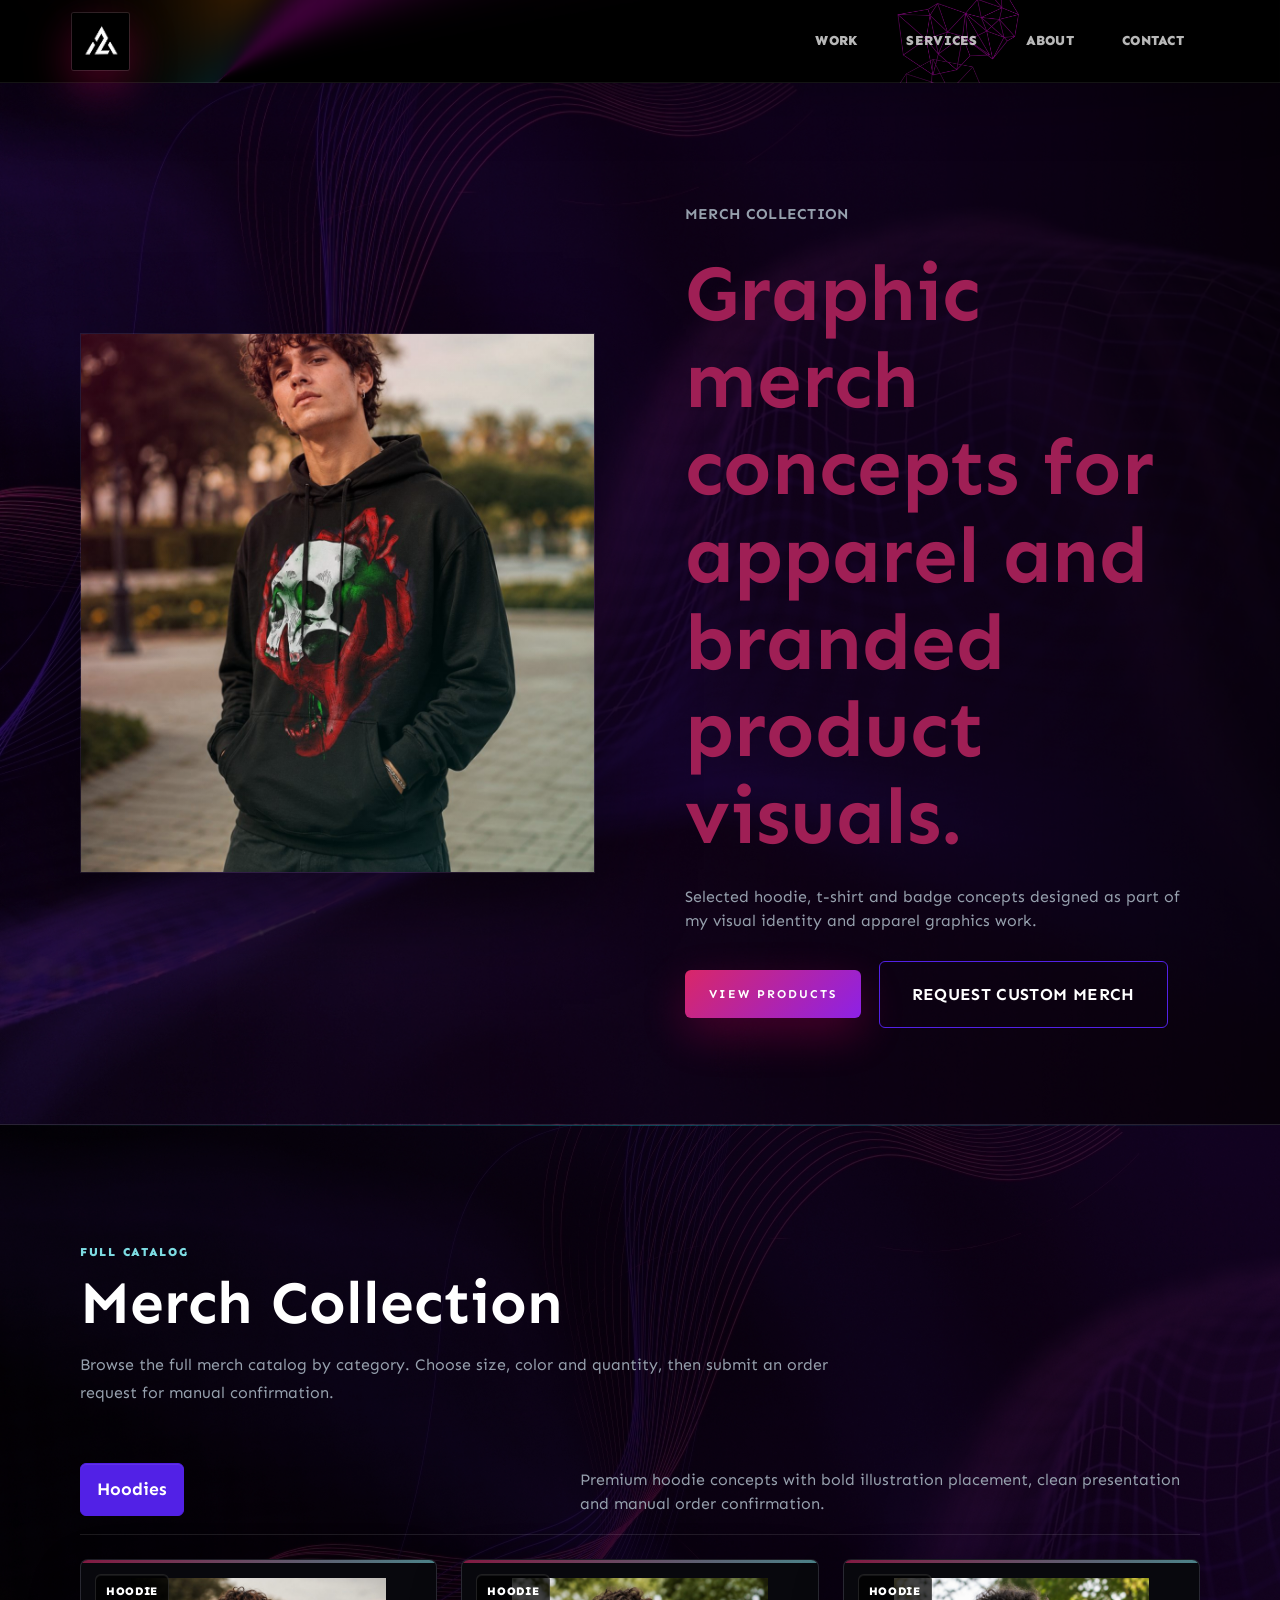
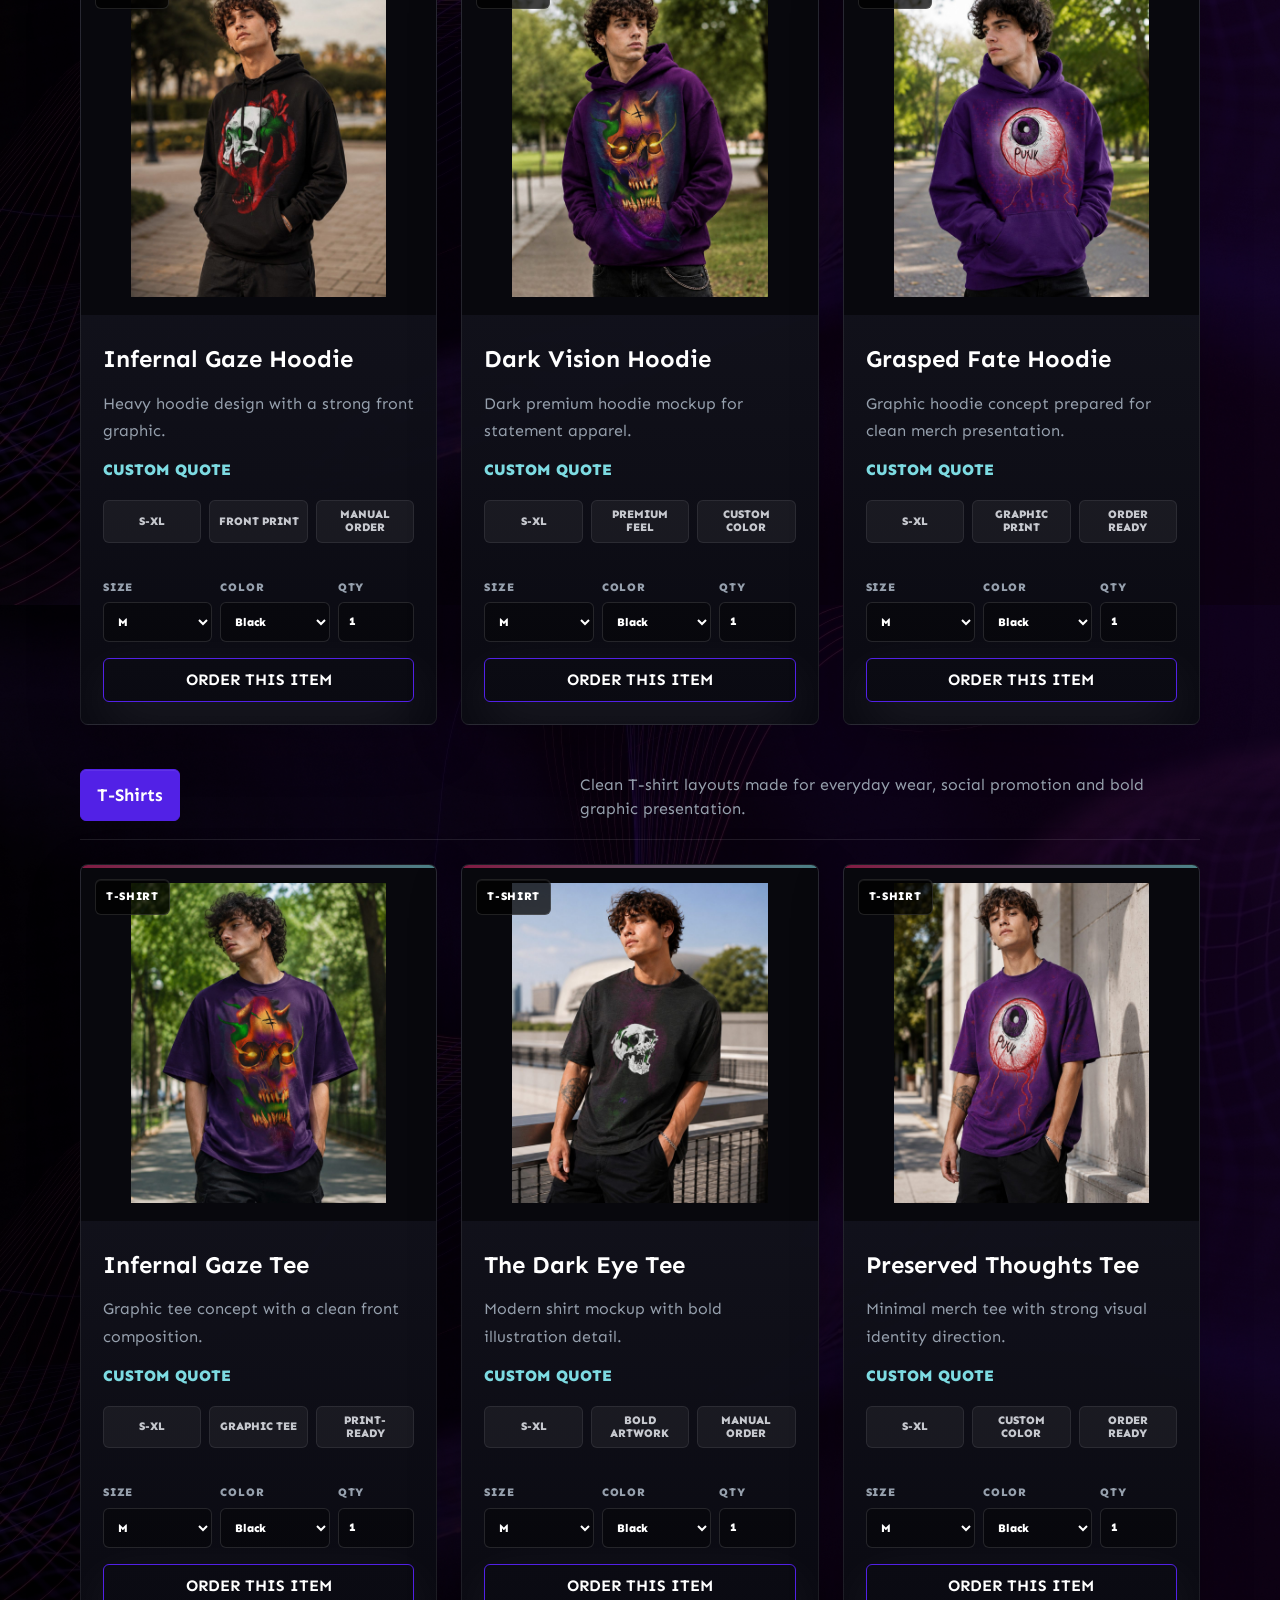
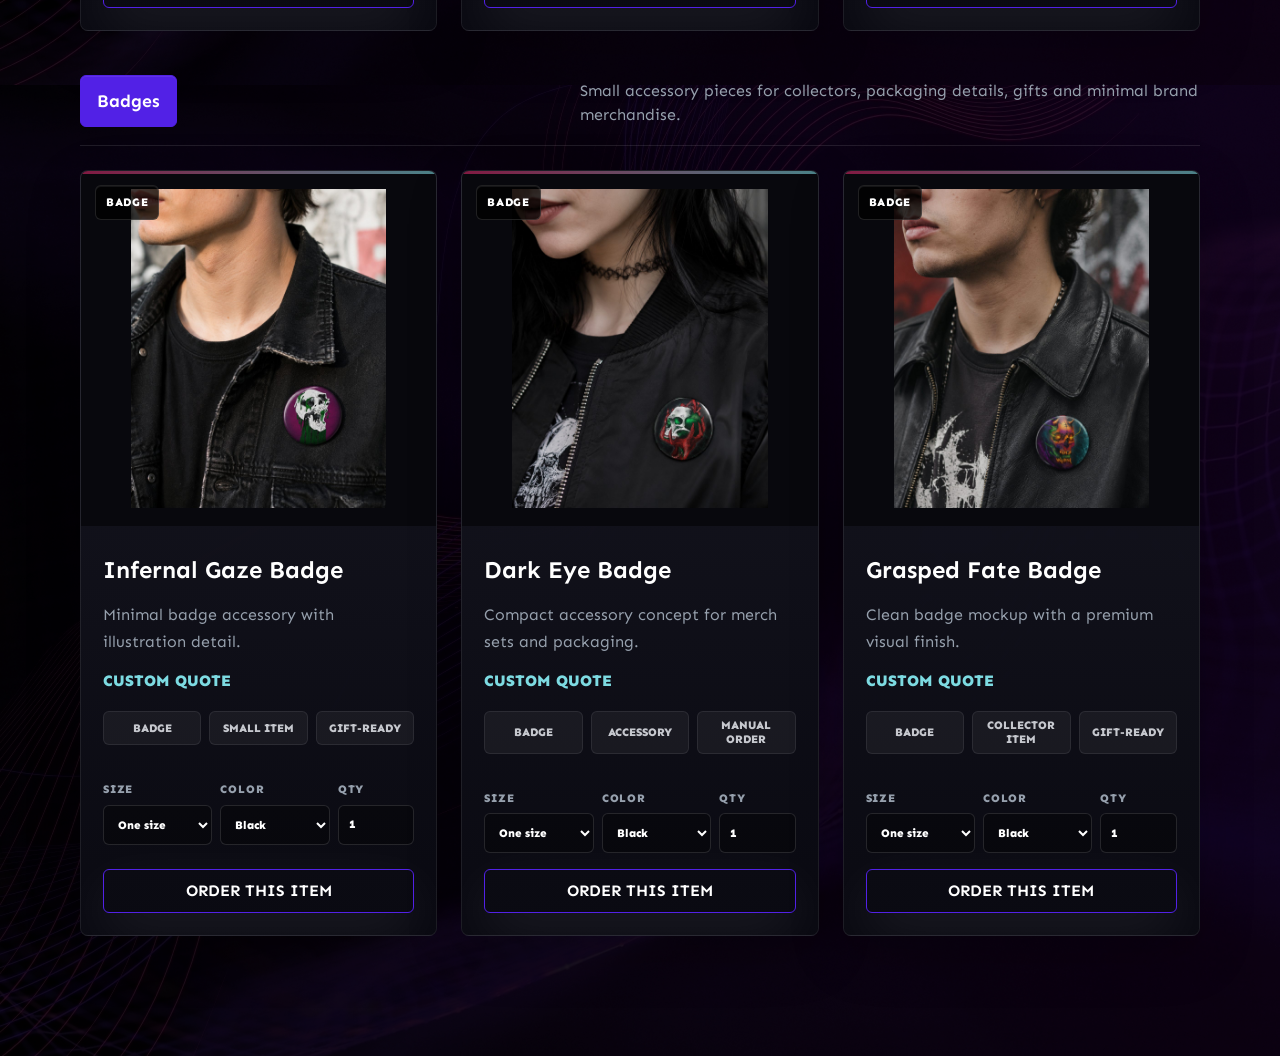
==== merch/index.html @ c785481a "merchhh" ====
<!DOCTYPE html>
<html lang="en">
<head>
  <meta charset="UTF-8">
  <meta name="viewport" content="width=device-width, initial-scale=1.0">
  <meta name="description" content="Merch collection by Andrija Živković featuring hoodie, t-shirt and badge graphic concepts.">
  <meta name="author" content="Andrija Živković">
  <meta name="theme-color" content="#000000">
  <title>Merch Collection — Andrija Živković</title>
  <link rel="icon" href="../assets/favicon.jpg" type="image/jpeg">
  <link rel="preconnect" href="https://fonts.googleapis.com">
  <link rel="preconnect" href="https://fonts.gstatic.com" crossorigin>
  <link href="https://fonts.googleapis.com/css2?family=Sen:wght@400;700;800&display=swap&subset=latin,latin-ext" rel="stylesheet">
  <link rel="stylesheet" href="../styles.css">
</head>
<body>
  <div class="scroll-progress" aria-hidden="true"></div>

  <header class="site-header">
    <nav class="nav-shell" aria-label="Merch navigation">
      <a class="brand" href="../index.html#top" aria-label="andrijadesigns home">
        <img src="../assets/logo.jpeg" alt="andrijadesigns logo">
      </a>
      <button class="menu-toggle" type="button" aria-label="Open menu" aria-expanded="false">
        <span></span>
        <span></span>
      </button>
      <div class="nav-links" data-menu>
        <a href="../index.html#work">Work</a>
        <a href="../index.html#services">Services</a>
        <a href="../index.html#about">About</a>
        <a href="../index.html#contact">Contact</a>
      </div>
    </nav>
  </header>

  <main id="top">
    <section class="split-section merch-catalog-hero">
      <div class="container split-grid">
        <div class="media-panel reveal">
          <img src="../assets/merch-optimized/hoodie-1.jpg" alt="Featured merch hoodie graphic" fetchpriority="high" decoding="async">
        </div>
        <div class="copy-panel reveal">
          <p class="overline">MERCH COLLECTION</p>
          <h1>Graphic merch concepts for apparel and branded product visuals.</h1>
          <p>Selected hoodie, t-shirt and badge concepts designed as part of my visual identity and apparel graphics work.</p>
          <div class="hero-actions">
            <a class="button hot" href="#hoodies">View Products</a>
            <a class="button outline" href="../index.html#contact">Request Custom Merch</a>
          </div>
        </div>
      </div>
    </section>

    <section id="merch" class="section merch-section merch-catalog-page">
      <div class="container">
        <div class="section-heading reveal">
          <p class="overline">FULL CATALOG</p>
          <h2>Merch Collection</h2>
          <p>Browse the full merch catalog by category. Choose size, color and quantity, then submit an order request for manual confirmation.</p>
        </div>

        <div id="hoodies" class="merch-category reveal">
          <div class="merch-category__head">
            <span class="tab-label">Hoodies</span>
            <p>Premium hoodie concepts with bold illustration placement, clean presentation and manual order confirmation.</p>
          </div>
          <div class="merch-grid">
            <article class="merch-card">
              <span class="product-badge">Hoodie</span>
              <img src="../assets/merch-optimized/hoodie-1.jpg" alt="Infernal Gaze Hoodie" loading="lazy" decoding="async">
              <div>
                <h3>Infernal Gaze Hoodie</h3>
                <p>Heavy hoodie design with a strong front graphic.</p>
                <strong class="merch-price">Custom quote</strong>
                <div class="merch-specs"><span>S-XL</span><span>Front print</span><span>Manual order</span></div>
                <div class="product-controls">
                  <label>Size<select data-product-size><option>S</option><option selected>M</option><option>L</option><option>XL</option><option>XXL</option></select></label>
                  <label>Color<select data-product-color><option>Black</option><option>White</option></select></label>
                  <label>Qty<input data-product-quantity type="number" min="1" value="1"></label>
                </div>
                <button class="button merch-button" type="button" data-order-product="Infernal Gaze Hoodie" data-order-price="Custom quote">Order This Item</button>
              </div>
            </article>
            <article class="merch-card">
              <span class="product-badge">Hoodie</span>
              <img src="../assets/merch-optimized/hoodie-2.jpg" alt="Dark Vision Hoodie" loading="lazy" decoding="async">
              <div>
                <h3>Dark Vision Hoodie</h3>
                <p>Dark premium hoodie mockup for statement apparel.</p>
                <strong class="merch-price">Custom quote</strong>
                <div class="merch-specs"><span>S-XL</span><span>Premium feel</span><span>Custom color</span></div>
                <div class="product-controls">
                  <label>Size<select data-product-size><option>S</option><option selected>M</option><option>L</option><option>XL</option><option>XXL</option></select></label>
                  <label>Color<select data-product-color><option>Black</option><option>White</option></select></label>
                  <label>Qty<input data-product-quantity type="number" min="1" value="1"></label>
                </div>
                <button class="button merch-button" type="button" data-order-product="Dark Vision Hoodie" data-order-price="Custom quote">Order This Item</button>
              </div>
            </article>
            <article class="merch-card">
              <span class="product-badge">Hoodie</span>
              <img src="../assets/merch-optimized/hoodie-3.jpg" alt="Grasped Fate Hoodie" loading="lazy" decoding="async">
              <div>
                <h3>Grasped Fate Hoodie</h3>
                <p>Graphic hoodie concept prepared for clean merch presentation.</p>
                <strong class="merch-price">Custom quote</strong>
                <div class="merch-specs"><span>S-XL</span><span>Graphic print</span><span>Order ready</span></div>
                <div class="product-controls">
                  <label>Size<select data-product-size><option>S</option><option selected>M</option><option>L</option><option>XL</option><option>XXL</option></select></label>
                  <label>Color<select data-product-color><option>Black</option><option>White</option></select></label>
                  <label>Qty<input data-product-quantity type="number" min="1" value="1"></label>
                </div>
                <button class="button merch-button" type="button" data-order-product="Grasped Fate Hoodie" data-order-price="Custom quote">Order This Item</button>
              </div>
            </article>
          </div>
        </div>

        <div id="t-shirts" class="merch-category reveal">
          <div class="merch-category__head">
            <span class="tab-label">T-Shirts</span>
            <p>Clean T-shirt layouts made for everyday wear, social promotion and bold graphic presentation.</p>
          </div>
          <div class="merch-grid">
            <article class="merch-card">
              <span class="product-badge">T-shirt</span>
              <img src="../assets/merch-optimized/tshirt-1.jpg" alt="Infernal Gaze Tee" loading="lazy" decoding="async">
              <div>
                <h3>Infernal Gaze Tee</h3>
                <p>Graphic tee concept with a clean front composition.</p>
                <strong class="merch-price">Custom quote</strong>
                <div class="merch-specs"><span>S-XL</span><span>Graphic tee</span><span>Print-ready</span></div>
                <div class="product-controls">
                  <label>Size<select data-product-size><option>S</option><option selected>M</option><option>L</option><option>XL</option><option>XXL</option></select></label>
                  <label>Color<select data-product-color><option>Black</option><option>White</option></select></label>
                  <label>Qty<input data-product-quantity type="number" min="1" value="1"></label>
                </div>
                <button class="button merch-button" type="button" data-order-product="Infernal Gaze Tee" data-order-price="Custom quote">Order This Item</button>
              </div>
            </article>
            <article class="merch-card">
              <span class="product-badge">T-shirt</span>
              <img src="../assets/merch-optimized/tshirt-2.jpg" alt="The Dark Eye Tee" loading="lazy" decoding="async">
              <div>
                <h3>The Dark Eye Tee</h3>
                <p>Modern shirt mockup with bold illustration detail.</p>
                <strong class="merch-price">Custom quote</strong>
                <div class="merch-specs"><span>S-XL</span><span>Bold artwork</span><span>Manual order</span></div>
                <div class="product-controls">
                  <label>Size<select data-product-size><option>S</option><option selected>M</option><option>L</option><option>XL</option><option>XXL</option></select></label>
                  <label>Color<select data-product-color><option>Black</option><option>White</option></select></label>
                  <label>Qty<input data-product-quantity type="number" min="1" value="1"></label>
                </div>
                <button class="button merch-button" type="button" data-order-product="The Dark Eye Tee" data-order-price="Custom quote">Order This Item</button>
              </div>
            </article>
            <article class="merch-card">
              <span class="product-badge">T-shirt</span>
              <img src="../assets/merch-optimized/tshirt-3.jpg" alt="Preserved Thoughts Tee" loading="lazy" decoding="async">
              <div>
                <h3>Preserved Thoughts Tee</h3>
                <p>Minimal merch tee with strong visual identity direction.</p>
                <strong class="merch-price">Custom quote</strong>
                <div class="merch-specs"><span>S-XL</span><span>Custom color</span><span>Order ready</span></div>
                <div class="product-controls">
                  <label>Size<select data-product-size><option>S</option><option selected>M</option><option>L</option><option>XL</option><option>XXL</option></select></label>
                  <label>Color<select data-product-color><option>Black</option><option>White</option></select></label>
                  <label>Qty<input data-product-quantity type="number" min="1" value="1"></label>
                </div>
                <button class="button merch-button" type="button" data-order-product="Preserved Thoughts Tee" data-order-price="Custom quote">Order This Item</button>
              </div>
            </article>
          </div>
        </div>

        <div id="badges" class="merch-category reveal">
          <div class="merch-category__head">
            <span class="tab-label">Badges</span>
            <p>Small accessory pieces for collectors, packaging details, gifts and minimal brand merchandise.</p>
          </div>
          <div class="merch-grid badge-grid">
            <article class="merch-card">
              <span class="product-badge">Badge</span>
              <img src="../assets/merch-optimized/badge-1.jpg" alt="Infernal Gaze Badge" loading="lazy" decoding="async">
              <div>
                <h3>Infernal Gaze Badge</h3>
                <p>Minimal badge accessory with illustration detail.</p>
                <strong class="merch-price">Custom quote</strong>
                <div class="merch-specs"><span>Badge</span><span>Small item</span><span>Gift-ready</span></div>
                <div class="product-controls product-controls--badge">
                  <label>Size<select data-product-size><option selected>One size</option></select></label>
                  <label>Color<select data-product-color><option>Black</option><option>White</option></select></label>
                  <label>Qty<input data-product-quantity type="number" min="1" value="1"></label>
                </div>
                <button class="button merch-button" type="button" data-order-product="Infernal Gaze Badge" data-order-price="Custom quote">Order This Item</button>
              </div>
            </article>
            <article class="merch-card">
              <span class="product-badge">Badge</span>
              <img src="../assets/merch-optimized/badge-2.jpg" alt="Dark Eye Badge" loading="lazy" decoding="async">
              <div>
                <h3>Dark Eye Badge</h3>
                <p>Compact accessory concept for merch sets and packaging.</p>
                <strong class="merch-price">Custom quote</strong>
                <div class="merch-specs"><span>Badge</span><span>Accessory</span><span>Manual order</span></div>
                <div class="product-controls product-controls--badge">
                  <label>Size<select data-product-size><option selected>One size</option></select></label>
                  <label>Color<select data-product-color><option>Black</option><option>White</option></select></label>
                  <label>Qty<input data-product-quantity type="number" min="1" value="1"></label>
                </div>
                <button class="button merch-button" type="button" data-order-product="Dark Eye Badge" data-order-price="Custom quote">Order This Item</button>
              </div>
            </article>
            <article class="merch-card">
              <span class="product-badge">Badge</span>
              <img src="../assets/merch-optimized/badge-3.jpg" alt="Grasped Fate Badge" loading="lazy" decoding="async">
              <div>
                <h3>Grasped Fate Badge</h3>
                <p>Clean badge mockup with a premium visual finish.</p>
                <strong class="merch-price">Custom quote</strong>
                <div class="merch-specs"><span>Badge</span><span>Collector item</span><span>Gift-ready</span></div>
                <div class="product-controls product-controls--badge">
                  <label>Size<select data-product-size><option selected>One size</option></select></label>
                  <label>Color<select data-product-color><option>Black</option><option>White</option></select></label>
                  <label>Qty<input data-product-quantity type="number" min="1" value="1"></label>
                </div>
                <button class="button merch-button" type="button" data-order-product="Grasped Fate Badge" data-order-price="Custom quote">Order This Item</button>
              </div>
            </article>
          </div>
        </div>
      </div>
    </section>
  </main>

  <div class="merch-order-modal" data-merch-order-modal aria-hidden="true" role="dialog" aria-modal="true" aria-labelledby="merch-order-title">
    <div class="merch-order-modal__backdrop" data-close-order-modal></div>
    <form class="merch-order-modal__panel order-form" data-order-form data-order-endpoint="/api/order">
      <button class="project-modal__close" type="button" data-close-order-modal aria-label="Close order form">&#215;</button>
      <div class="merch-order-modal__header">
        <p class="overline">MERCH ORDER</p>
        <h2 id="merch-order-title">Submit Order Request</h2>
        <p>Send your selected product details and I will confirm availability, shipping and payment details shortly.</p>
      </div>
      <div class="order-summary" data-order-summary aria-live="polite">
        <span>Selected: Infernal Gaze Hoodie</span>
        <strong>Custom quote</strong>
        <small>Size: M · Quantity: 1 · Color: Black.</small>
      </div>
      <div class="form-row">
        <div>
          <label for="order-product">Selected product</label>
          <input id="order-product" name="product" type="text" readonly required>
        </div>
        <div>
          <label for="order-price">Price</label>
          <input id="order-price" name="price" type="text" readonly required>
        </div>
      </div>
      <div class="form-row form-row--thirds">
        <div>
          <label for="order-size">Selected size</label>
          <input id="order-size" name="size" type="text" readonly required>
        </div>
        <div>
          <label for="order-color">Selected color</label>
          <input id="order-color" name="color" type="text" readonly required>
        </div>
        <div>
          <label for="order-qty">Quantity</label>
          <input id="order-qty" name="quantity" type="number" min="1" value="1" readonly required>
        </div>
      </div>
      <div class="form-row">
        <div>
          <label for="order-name">Customer name</label>
          <input id="order-name" name="name" type="text" autocomplete="name" required>
        </div>
        <div>
          <label for="order-contact">Email address</label>
          <input id="order-contact" name="contact" type="email" autocomplete="email" required>
        </div>
      </div>
      <div class="form-row">
        <div>
          <label for="order-phone">Contact phone</label>
          <input id="order-phone" name="phone" type="tel" autocomplete="tel" required>
        </div>
        <div>
          <label for="order-country">Country</label>
          <input id="order-country" name="country" type="text" autocomplete="country-name" required>
        </div>
      </div>
      <label for="order-shipping">Shipping address</label>
      <textarea id="order-shipping" name="shippingAddress" rows="3" autocomplete="street-address" required></textarea>
      <label for="order-message">Notes</label>
      <textarea id="order-message" name="message" rows="4" placeholder="Add delivery notes, preferred contact time or extra product details."></textarea>
      <button class="button form-button" type="submit">Submit Order Request</button>
      <p class="form-note" data-order-note aria-live="polite"></p>
    </form>
  </div>

  <button class="back-to-top" type="button" data-back-top aria-label="Back to top">↑</button>
  <script src="../script.js"></script>
</body>
</html>
---- styles.css ----
﻿:root {
  --black: #000;
  --level-1: #181823;
  --level-2: #202033;
  --white: #fff;
  --muted: #8491a0;
  --soft: #b9adad;
  --blue: #5221e6;
  --blue-dark: #2a0b85;
  --cyan: #00ffff;
  --magenta: #ff0073;
  --magenta-deep: #c31073;
  --magenta-muted: #a6048b;
  --border: #5b6876;
  --line: rgba(255, 255, 255, .12);
  --panel: rgba(24, 24, 35, .82);
  --max: 1920px;
  --content: 1120px;
  --radius: 8px;
  --radius-sm: 6px;
  --radius-md: 12px;
  --shadow-soft: 0 28px 90px rgba(0, 0, 0, .34);
  --shadow-hot: 0 32px 100px rgba(255, 0, 115, .16);
  --ease: cubic-bezier(.165, .84, .44, 1);
}

/* Final premium polish */
.site-header {
  box-shadow: 0 18px 60px rgba(0, 0, 0, .24);
}

.brand img {
  box-shadow: 0 0 0 1px rgba(255, 255, 255, .12), 0 18px 45px rgba(255, 0, 115, .18);
}

.nav-links a {
  font-size: .86rem;
  font-weight: 800;
  letter-spacing: .02em;
  text-transform: uppercase;
}

.availability-pill,
.about-points span,
.tab-label,
.product-badge,
.service-price,
.folder-tab {
  box-shadow: inset 0 1px 0 rgba(255, 255, 255, .08);
}

.process-section {
  background:
    linear-gradient(180deg, rgba(0, 0, 0, .94), rgba(14, 14, 23, .98)),
    var(--black);
  border-top: 1px solid var(--line);
}

.process-section .section-heading {
  max-width: 860px;
}

.process-section .section-heading h2,
.contact-section h2,
.feedback-intro h2 {
  color: var(--white);
  font-size: clamp(2.25rem, 5vw, 4.65rem);
  line-height: 1;
  margin: 0 0 18px;
}

.process-grid {
  align-items: stretch;
}

.process-card,
.service-card,
.merch-card,
.faq-list details,
.contact-form,
.order-form,
.mini-form input,
.tool-stack span {
  box-shadow: 0 18px 55px rgba(0, 0, 0, .18);
}

.process-card {
  background:
    linear-gradient(180deg, rgba(24, 24, 35, .82), rgba(5, 5, 10, .92)),
    var(--level-1);
  overflow: hidden;
  position: relative;
}

.process-card::before,
.service-card::before,
.merch-card::before {
  background: linear-gradient(90deg, var(--magenta), var(--cyan));
  content: "";
  height: 3px;
  inset: 0 0 auto;
  opacity: .58;
  position: absolute;
}

.process-card span {
  opacity: .72;
}

.collaboration-section .copy-panel {
  max-width: 760px;
}

.collaboration-section .copy-panel h2,
.yumco-section .copy-panel h2,
.brochure-folder__copy strong,
.merch-section .section-heading h2,
.photography-heading h2,
.faq-section .section-heading h2 {
  color: var(--white);
  text-wrap: balance;
}

.tools-section .section-heading h2,
.merch-section .section-heading h2,
.photography-heading h2,
.faq-section .section-heading h2 {
  font-size: clamp(2.15rem, 4.6vw, 4.35rem);
  line-height: 1;
  margin: 0 0 18px;
}

.tool-stack span {
  align-items: center;
  display: flex;
  min-height: 74px;
  transition: border-color .3s ease, transform .35s var(--ease), box-shadow .35s var(--ease);
}

.tool-stack span:hover {
  border-color: rgba(0, 255, 255, .36);
  box-shadow: 0 24px 70px rgba(82, 33, 230, .14);
  transform: translateY(-4px);
}

.service-card {
  position: relative;
  overflow: hidden;
}

.service-card h3,
.merch-card h3 {
  text-wrap: balance;
}

.service-card p,
.merch-card p,
.faq-list p {
  line-height: 1.7;
}

.merch-section .section-heading {
  max-width: 860px;
}

.merch-card {
  border-color: rgba(255, 255, 255, .1);
  position: relative;
}

.merch-card img {
  background: #08080d;
  object-position: center;
}

.price {
  letter-spacing: .02em;
}

.merch-button {
  box-shadow: 0 18px 45px rgba(255, 0, 115, .16);
}

.order-steps div,
.trust-grid span,
.order-summary {
  box-shadow: inset 0 1px 0 rgba(255, 255, 255, .06);
}

.photography-section {
  border-bottom: 1px solid var(--line);
}

.photo-frame {
  border-color: rgba(255, 255, 255, .13);
}

.contact-section {
  background:
    linear-gradient(135deg, rgba(0, 0, 0, .94), rgba(24, 24, 35, .86)),
    var(--black);
  border-top: 1px solid var(--line);
}

.contact-grid > .reveal:first-child {
  align-self: start;
  position: sticky;
  top: 112px;
}

.contact-highlights {
  display: flex;
  flex-wrap: wrap;
  gap: 10px;
  margin-top: 28px;
}

.contact-highlights span {
  border: 1px solid rgba(0, 255, 255, .18);
  border-radius: 999px;
  color: var(--soft);
  font-size: .8rem;
  font-weight: 800;
  padding: 9px 12px;
  text-transform: uppercase;
}

.contact-form,
.order-form {
  background:
    linear-gradient(180deg, rgba(24, 24, 35, .9), rgba(5, 5, 10, .96)),
    var(--level-1);
  border: 1px solid rgba(255, 255, 255, .12);
  border-radius: var(--radius);
  padding: 30px;
}

.contact-form input,
.contact-form select,
.contact-form textarea,
.order-form input,
.order-form select,
.order-form textarea,
.mini-form input {
  transition: border-color .25s ease, box-shadow .25s ease, background-color .25s ease;
}

.contact-form input:focus,
.contact-form select:focus,
.contact-form textarea:focus,
.order-form input:focus,
.order-form select:focus,
.order-form textarea:focus,
.mini-form input:focus {
  box-shadow: 0 0 0 4px rgba(255, 0, 115, .12);
  outline: 0;
}

.faq-list details {
  background:
    linear-gradient(135deg, rgba(24, 24, 35, .84), rgba(5, 5, 10, .94)),
    var(--level-1);
  border-radius: var(--radius);
  overflow: hidden;
}

.faq-list summary {
  cursor: pointer;
}

.feedback-section {
  border-top: 1px solid var(--line);
}

.feedback-card {
  box-shadow: 0 26px 85px rgba(0, 0, 0, .26);
}

.final-cta {
  border-left: 3px solid var(--magenta);
  padding-left: 28px;
}

.footer {
  border-top: 1px solid rgba(255, 255, 255, .12);
}

@media (max-width: 991px) {
  .contact-grid > .reveal:first-child {
    position: static;
  }
}

@media (max-width: 767px) {
  body::before {
    background-size: 58px 58px;
  }

  .section-heading h2,
  .process-section .section-heading h2,
  .contact-section h2,
  .feedback-intro h2,
  .tools-section .section-heading h2,
  .merch-section .section-heading h2,
  .photography-heading h2,
  .faq-section .section-heading h2 {
    font-size: clamp(2rem, 11vw, 3rem);
    line-height: 1.04;
  }

  .contact-form,
  .order-form {
    padding: 22px;
  }

  .final-cta {
    border-left: 0;
    padding-left: 0;
  }
}

/* Serious studio refinement */
:root {
  --cyan: #7ddbe2;
  --magenta: #d92768;
  --magenta-deep: #9f1f55;
  --magenta-muted: #7d235d;
  --muted: #96a0ad;
  --soft: #c6c8ce;
  --line: rgba(255, 255, 255, .1);
}

body {
  background:
    radial-gradient(circle at 18% 6%, rgba(217, 39, 104, .1), transparent 30rem),
    radial-gradient(circle at 88% 20%, rgba(125, 219, 226, .08), transparent 32rem),
    linear-gradient(180deg, #020204 0%, #050508 48%, #000 100%);
}

body::before {
  display: none;
  opacity: 0;
}

.hero-section::after {
  display: none;
}

.site-header {
  background-image:
    linear-gradient(90deg, rgba(0, 0, 0, .92), rgba(8, 8, 13, .82)),
    url("./assets/banner-wide.jpg");
  border-bottom-color: rgba(255, 255, 255, .1);
}

.nav-links a {
  color: rgba(255, 255, 255, .68);
}

.nav-links .nav-button {
  background: #ffffff;
  color: #08080d;
}

.nav-links .nav-button:hover,
.nav-links .nav-button:focus-visible,
.nav-links .nav-button.is-active {
  background: var(--cyan);
  color: #050508;
}

.hero-section {
  background-image:
    linear-gradient(90deg, rgba(0, 0, 0, .24), rgba(0, 0, 0, .84)),
    url("./assets/bg-hero.jpg");
}

.hero-section .media-panel {
  box-shadow: 0 34px 110px rgba(0, 0, 0, .42);
}

.hero-section .media-panel::after {
  opacity: .16;
}

.hero-section .copy-panel h1 {
  letter-spacing: 0;
  text-shadow: none;
}

.availability-pill,
.service-price,
.folder-tab,
.tab-label,
.product-badge {
  background: rgba(255, 255, 255, .08);
  border-color: rgba(255, 255, 255, .14);
  color: var(--white);
}

.button.hot,
.button.form-button,
.button.primary,
.merch-button {
  background: linear-gradient(135deg, #ffffff, #d8dde6);
  box-shadow: 0 18px 54px rgba(255, 255, 255, .08);
  color: #050508;
}

.button.hot:hover,
.button.hot:focus-visible,
.button.form-button:hover,
.button.form-button:focus-visible,
.button.primary:hover,
.button.primary:focus-visible,
.merch-button:hover,
.merch-button:focus-visible {
  background: var(--cyan);
  box-shadow: 0 22px 70px rgba(125, 219, 226, .18);
  color: #050508;
}

.button.outline {
  border-color: rgba(255, 255, 255, .28);
}

.button.outline:hover,
.button.outline:focus-visible {
  background: rgba(255, 255, 255, .1);
  border-color: var(--cyan);
  color: var(--white);
}

.process-card::before,
.service-card::before,
.merch-card::before,
.skill-card::before {
  background: linear-gradient(90deg, rgba(255, 255, 255, .52), rgba(125, 219, 226, .52));
  opacity: .55;
}

.skill-meter span,
.photo-reel-label::after,
.feedback-meta::before {
  background: linear-gradient(90deg, #ffffff, var(--cyan));
}

.process-card,
.skill-card,
.service-card,
.work-collection-card,
.brand-case-card,
.illustration-folder,
.brochure-folder,
.merch-card,
.contact-form,
.order-form,
.faq-list details,
.feedback-card {
  background:
    linear-gradient(180deg, rgba(24, 24, 35, .74), rgba(6, 6, 10, .96)),
    var(--level-1);
  border-color: rgba(255, 255, 255, .11);
  box-shadow: 0 24px 80px rgba(0, 0, 0, .3);
}

.process-card:hover,
.skill-card:hover,
.service-card:hover,
.work-collection-card:hover,
.work-collection-card:focus-visible,
.brand-case-card:hover,
.brand-case-card:focus-visible,
.illustration-folder:hover,
.illustration-folder:focus-visible,
.brochure-folder:hover,
.brochure-folder:focus-visible,
.merch-card:hover {
  border-color: rgba(125, 219, 226, .34);
  box-shadow: 0 30px 90px rgba(0, 0, 0, .38);
  transform: translateY(-3px);
}

.process-card span,
.skill-card__top span {
  color: rgba(255, 255, 255, .16);
}

.process-card h3,
.skill-card h3,
.service-card h3,
.work-collection-card__body strong,
.brand-case-card__copy strong,
.illustration-folder__copy strong,
.brochure-folder__copy strong,
.merch-card h3 {
  color: #f6f7fb;
}

.project-kicker,
.skill-proof strong,
.service-card li::before,
.work-case-note strong,
.price,
.photo-reel-label,
.case-study-grid span {
  color: var(--cyan);
}

.social-strip {
  background: rgba(5, 5, 8, .92);
  border-bottom: 1px solid rgba(255, 255, 255, .08);
}

.social-strip a,
.order-socials a,
.footer-links a {
  color: rgba(255, 255, 255, .76);
}

.social-strip a:hover,
.order-socials a:hover,
.footer-links a:hover {
  color: var(--cyan);
}

.collaboration-section,
.merch-section,
.skills-section,
.brochure-section {
  background-image:
    linear-gradient(rgba(0, 0, 0, .78), rgba(0, 0, 0, .86)),
    url("./assets/bg-purple.jpg");
}

.browser-frame,
.project-modal__panel,
.work-modal__panel,
.illustrations-modal__panel,
.brochure-modal__panel,
.case-study-modal__panel {
  box-shadow: 0 36px 120px rgba(0, 0, 0, .48);
}

.project-modal__close {
  background: #ffffff;
  color: #050508;
}

.project-modal__close:hover,
.project-modal__close:focus-visible {
  background: var(--cyan);
  color: #050508;
}

.final-cta {
  border-left-color: rgba(255, 255, 255, .28);
}

@media (max-width: 767px) {
  .button.hot,
  .button.form-button,
  .button.primary,
  .merch-button {
    min-height: 54px;
  }

  .process-card:hover,
  .skill-card:hover,
  .service-card:hover,
  .merch-card:hover {
    transform: none;
  }
}

/* Premium portfolio presentation */
.portfolio-value {
  color: var(--soft);
  line-height: 1.75;
  margin: 18px 0 0;
  max-width: 820px;
}

.selected-work-grid {
  display: grid;
  gap: 28px;
}

.selected-project {
  background:
    linear-gradient(180deg, rgba(24, 24, 35, .72), rgba(6, 6, 10, .96)),
    var(--level-1);
  border: 1px solid rgba(255, 255, 255, .11);
  border-radius: var(--radius);
  box-shadow: 0 28px 90px rgba(0, 0, 0, .32);
  display: grid;
  grid-template-columns: minmax(0, 1.15fr) minmax(340px, .85fr);
  overflow: hidden;
}

.selected-project:nth-child(even) {
  grid-template-columns: minmax(340px, .85fr) minmax(0, 1.15fr);
}

.selected-project:nth-child(even) .selected-project__media {
  order: 2;
}

.selected-project--featured {
  grid-template-columns: minmax(0, 1.25fr) minmax(380px, .75fr);
}

.selected-project__media {
  background: #050508;
  border: 0;
  color: inherit;
  cursor: pointer;
  display: grid;
  gap: 10px;
  grid-template-columns: 1fr 1fr;
  min-height: 520px;
  overflow: hidden;
  padding: 16px;
  text-align: left;
}

.selected-project__media img {
  border: 1px solid rgba(255, 255, 255, .1);
  border-radius: var(--radius-sm);
  height: 100%;
  min-height: 488px;
  object-fit: cover;
  transition: transform .55s var(--ease), filter .55s var(--ease);
  width: 100%;
}

.selected-project__media img:only-child {
  grid-column: 1 / -1;
}

.selected-project__media--grid {
  grid-template-columns: repeat(2, 1fr);
}

.selected-project__media--grid img {
  min-height: 240px;
}

.selected-project:hover .selected-project__media img {
  filter: contrast(1.05) saturate(1.04);
  transform: scale(1.025);
}

.selected-project__content {
  align-self: center;
  padding: 42px;
}

.selected-project__content > span {
  color: var(--cyan);
  display: block;
  font-size: .78rem;
  font-weight: 800;
  letter-spacing: .08em;
  margin-bottom: 14px;
  text-transform: uppercase;
}

.selected-project__content h3 {
  color: var(--white);
  font-size: clamp(2rem, 4vw, 3.65rem);
  line-height: 1;
  margin: 0 0 18px;
  text-wrap: balance;
}

.selected-project__content > p {
  color: var(--muted);
  line-height: 1.75;
  margin: 0 0 26px;
}

.mini-case {
  border-top: 1px solid rgba(255, 255, 255, .1);
  display: grid;
  gap: 12px;
  margin: 0 0 28px;
  padding-top: 22px;
}

.mini-case p {
  color: var(--muted);
  display: grid;
  gap: 4px;
  line-height: 1.55;
  margin: 0;
}

.mini-case strong {
  color: var(--white);
  font-size: .78rem;
  letter-spacing: .08em;
  text-transform: uppercase;
}

.direct-contact {
  display: grid;
  gap: 10px;
  margin-top: 30px;
}

.direct-contact a {
  border: 1px solid rgba(255, 255, 255, .12);
  border-radius: var(--radius-sm);
  color: var(--soft);
  font-weight: 800;
  padding: 13px 14px;
  transition: border-color .25s ease, color .25s ease, transform .25s ease;
}

.direct-contact a:hover,
.direct-contact a:focus-visible {
  border-color: rgba(125, 219, 226, .34);
  color: var(--cyan);
  transform: translateX(4px);
}

.archive-links {
  align-items: center;
  border-top: 1px solid rgba(255, 255, 255, .1);
  display: flex;
  flex-wrap: wrap;
  gap: 12px;
  margin-top: 34px;
  padding-top: 24px;
}

.archive-links span {
  color: var(--muted);
  font-size: .8rem;
  font-weight: 800;
  letter-spacing: .08em;
  margin-right: 8px;
  text-transform: uppercase;
}

.archive-links button {
  background: rgba(255, 255, 255, .06);
  border: 1px solid rgba(255, 255, 255, .12);
  border-radius: 999px;
  color: var(--soft);
  cursor: pointer;
  font-size: .82rem;
  font-weight: 800;
  padding: 10px 13px;
  text-transform: uppercase;
  transition: border-color .25s ease, color .25s ease, transform .25s ease;
}

.archive-links button:hover,
.archive-links button:focus-visible {
  border-color: rgba(125, 219, 226, .34);
  color: var(--cyan);
  transform: translateY(-2px);
}

.work-collections {
  border-top: 1px solid rgba(255, 255, 255, .1);
  margin-top: 48px;
  padding-top: 34px;
}

.work-collections__head {
  align-items: end;
  display: flex;
  gap: 24px;
  justify-content: space-between;
  margin-bottom: 22px;
}

.work-collections__head span {
  color: var(--cyan);
  font-size: .78rem;
  font-weight: 900;
  letter-spacing: .14em;
  text-transform: uppercase;
}

.work-collections__head p {
  color: var(--muted);
  margin: 0;
  max-width: 420px;
  text-align: right;
}

.work-collections__grid {
  display: grid;
  gap: 16px;
  grid-template-columns: repeat(4, minmax(0, 1fr));
}

.work-collection-card {
  background:
    linear-gradient(180deg, rgba(24, 24, 35, .9), rgba(8, 8, 14, .96)),
    var(--level-1);
  border: 1px solid rgba(255, 255, 255, .1);
  border-radius: var(--radius);
  color: var(--white);
  cursor: pointer;
  display: block;
  min-width: 0;
  overflow: hidden;
  padding: 0;
  text-align: left;
  text-decoration: none;
  transition: border-color .3s ease, transform .35s var(--ease), box-shadow .35s var(--ease);
}

.work-collection-card:hover,
.work-collection-card:focus-visible {
  border-color: rgba(0, 255, 255, .35);
  box-shadow: 0 24px 70px rgba(82, 33, 230, .16);
  transform: translateY(-5px);
}

.work-collection-card img {
  aspect-ratio: 1.38 / 1;
  background: #050508;
  display: block;
  object-fit: cover;
  width: 100%;
}

.work-collection-card span,
.work-collection-card strong {
  display: block;
  padding: 0 16px;
}

.work-collection-card span {
  color: var(--cyan);
  font-size: .72rem;
  font-weight: 900;
  letter-spacing: .08em;
  margin-top: 16px;
  text-transform: uppercase;
}

.work-collection-card strong {
  font-size: 1rem;
  line-height: 1.2;
  padding-bottom: 18px;
  padding-top: 7px;
}

.portfolio-cta {
  display: inline-flex;
  margin-top: 28px;
}

.service-card a {
  color: var(--white);
  text-decoration: underline;
  text-underline-offset: 4px;
}

.merch-order-panel {
  margin-top: 72px;
}

@media (max-width: 991px) {
  .selected-project,
  .selected-project:nth-child(even),
  .selected-project--featured {
    grid-template-columns: 1fr;
  }

  .selected-project:nth-child(even) .selected-project__media {
    order: 0;
  }

  .selected-project__media {
    min-height: auto;
  }

  .selected-project__media img {
    min-height: 340px;
  }
}

@media (max-width: 767px) {
  .selected-project__media,
  .selected-project__media--grid {
    grid-template-columns: 1fr;
    padding: 12px;
  }

  .selected-project__media img,
  .selected-project__media--grid img {
    min-height: auto;
    height: 300px;
  }

  .selected-project__content {
    padding: 28px 22px;
  }

  .selected-project__content h3 {
    font-size: clamp(1.8rem, 10vw, 2.55rem);
  }
}

* {
  box-sizing: border-box;
}

html {
  scroll-behavior: smooth;
  scroll-padding-top: 84px;
}

body {
  background:
    radial-gradient(circle at 18% 8%, rgba(255, 0, 115, .18), transparent 28rem),
    radial-gradient(circle at 85% 18%, rgba(82, 33, 230, .18), transparent 30rem),
    linear-gradient(180deg, #030306 0%, #000 48%, #050509 100%);
  color: var(--white);
  margin: 0;
  font-family: "Sen", Arial, sans-serif;
  font-size: 16px;
  line-height: 1.5;
  overflow-x: hidden;
}

body::before {
  background-image:
    linear-gradient(rgba(255, 255, 255, .026) 1px, transparent 1px),
    linear-gradient(90deg, rgba(255, 255, 255, .018) 1px, transparent 1px);
  background-size: 84px 84px;
  content: "";
  inset: 0;
  mask-image: linear-gradient(180deg, rgba(0, 0, 0, .58), transparent 65%);
  pointer-events: none;
  position: fixed;
  z-index: -1;
}

body.menu-open {
  overflow: hidden;
}

body.modal-open {
  overflow: hidden;
}

img {
  display: block;
  max-width: 100%;
}

img,
button,
a,
input,
select,
textarea {
  -webkit-tap-highlight-color: transparent;
}

a {
  color: inherit;
  text-decoration: none;
}

button,
input,
textarea {
  font: inherit;
}

::selection {
  background: var(--magenta);
  color: var(--white);
}

.scroll-progress {
  background: var(--blue);
  height: 5px;
  left: 0;
  position: fixed;
  top: 0;
  transform: scaleX(0);
  transform-origin: left;
  width: 100%;
  z-index: 1000;
}

.container {
  margin: 0 auto;
  max-width: var(--content);
  width: min(calc(100% - 144px), var(--content));
}

.site-header {
  backdrop-filter: blur(16px);
  background-image: linear-gradient(90deg, rgba(0, 0, 0, .86), rgba(0, 0, 0, .48)), url("./assets/banner-wide.jpg");
  background-position: center;
  background-size: cover;
  border-bottom: 1px solid rgba(255, 255, 255, .08);
  position: sticky;
  top: 0;
  z-index: 900;
}

.nav-shell {
  align-items: center;
  display: flex;
  justify-content: space-between;
  margin: 0 auto;
  max-width: var(--max);
  min-height: 82px;
  padding: 0 72px;
}

.brand {
  display: inline-flex;
  filter: drop-shadow(0 12px 24px rgba(255, 0, 115, .16));
  width: 57px;
}

.brand img,
.footer-logo img {
  aspect-ratio: 1;
  border-radius: 2px;
  object-fit: cover;
}

.nav-links {
  align-items: stretch;
  display: flex;
}

.nav-links a {
  color: rgba(255, 255, 255, .72);
  display: inline-flex;
  align-items: center;
  min-height: 82px;
  padding: 0 24px;
  transition: color .35s var(--ease), background-color .35s var(--ease);
}

.nav-links a:hover,
.nav-links a:focus-visible,
.nav-links a.is-active {
  color: var(--cyan);
}

.nav-links .nav-button {
  background: var(--blue);
  color: var(--white);
  font-weight: 700;
  box-shadow: inset 0 0 0 1px rgba(255, 255, 255, .08);
}

.nav-links .nav-button:hover,
.nav-links .nav-button:focus-visible,
.nav-links .nav-button.is-active {
  background: var(--blue-dark);
  color: var(--white);
}

.menu-toggle {
  align-items: center;
  background: rgba(24, 24, 35, .62);
  border: 1px solid rgba(255, 255, 255, .14);
  display: none;
  flex-direction: column;
  gap: 7px;
  height: 48px;
  justify-content: center;
  padding: 0;
  position: relative;
  width: 48px;
  z-index: 2;
}

.menu-toggle span {
  background: var(--white);
  display: block;
  height: 2px;
  transition: transform .25s var(--ease), opacity .25s var(--ease);
  width: 24px;
}

.menu-toggle[aria-expanded="true"] span:first-child {
  transform: translateY(4.5px) rotate(45deg);
}

.menu-toggle[aria-expanded="true"] span:last-child {
  transform: translateY(-4.5px) rotate(-45deg);
}

.section {
  padding: 120px 0;
  position: relative;
}

.section-heading {
  margin-bottom: 42px;
}

.section-heading .overline,
.section > .container > .overline,
.process-section .section-heading .overline,
.contact-section .overline,
.feedback-intro .overline,
.photography-heading .overline {
  color: var(--cyan);
  display: block;
  font-size: .78rem;
  font-weight: 800;
  letter-spacing: .1em;
  line-height: 1.2;
  margin: 0 0 14px;
  text-transform: uppercase;
}

.section-heading h2,
.process-section h2,
.contact-section h2,
.feedback-intro h2,
.photography-heading h2,
.final-cta h2 {
  text-wrap: balance;
}

.section-lead,
.section-heading p:not(.overline) {
  color: var(--muted);
  line-height: 1.75;
  max-width: 760px;
}

.split-section {
  background-color: var(--black);
  background-position: center;
  background-size: cover;
  border-bottom: 1px solid rgba(228, 235, 243, .14);
  padding: 80px 0;
}

.hero-section {
  background-image:
    linear-gradient(90deg, rgba(0, 0, 0, .18), rgba(0, 0, 0, .78)),
    url("./assets/bg-hero.jpg");
  overflow: hidden;
  padding-bottom: 96px;
  padding-top: 96px;
}

.hero-section .media-panel {
  border: 1px solid rgba(255, 255, 255, .13);
  box-shadow: var(--shadow-hot);
  isolation: isolate;
  overflow: hidden;
  position: relative;
}

.hero-section .media-panel::after {
  background: linear-gradient(135deg, rgba(0, 255, 255, .24), transparent 34%, rgba(255, 0, 115, .22));
  content: "";
  inset: 0;
  mix-blend-mode: screen;
  opacity: .3;
  pointer-events: none;
  position: absolute;
}

.hero-section .copy-panel h1 {
  text-shadow: 0 22px 70px rgba(255, 0, 115, .18);
}

.hero-section::after {
  background: linear-gradient(90deg, transparent, rgba(255, 0, 115, .34), transparent);
  content: "";
  height: 1px;
  inset: auto 0 0;
  position: absolute;
}

.collaboration-section,
.merch-section {
  background-image: linear-gradient(rgba(0, 0, 0, .62), rgba(0, 0, 0, .72)), url("./assets/bg-purple.jpg");
}

.skills-section,
.brochure-section {
  background-image: linear-gradient(rgba(0, 0, 0, .66), rgba(0, 0, 0, .76)), url("./assets/banner-dark-pink.jpg");
  background-position: center;
  background-size: cover;
}

.skills-section::before,
.projects-section::before,
.merch-section::before {
  background: linear-gradient(90deg, transparent, rgba(0, 255, 255, .28), transparent);
  content: "";
  height: 1px;
  left: 0;
  position: absolute;
  right: 0;
  top: 0;
}

.split-grid {
  align-items: center;
  display: grid;
  gap: 8%;
  grid-template-columns: 1fr 1fr;
}

.split-grid.cta-solo {
  grid-template-columns: minmax(0, 820px);
  justify-content: center;
  text-align: center;
}

.cta-solo .copy-panel p {
  margin-left: auto;
  margin-right: auto;
}

.split-grid > *,
.projects-grid > *,
.sticky-grid > *,
.contact-grid > * {
  min-width: 0;
}

.media-panel {
  border: 1px solid rgba(255, 255, 255, .08);
  box-shadow: 0 28px 90px rgba(0, 0, 0, .45);
  overflow: hidden;
  position: relative;
}

.media-panel::after {
  background: linear-gradient(135deg, rgba(255, 0, 115, .18), transparent 42%, rgba(0, 255, 255, .12));
  content: "";
  inset: 0;
  pointer-events: none;
  position: absolute;
}

.media-panel img {
  height: clamp(360px, 42vw, 560px);
  object-fit: cover;
  width: 100%;
}

.hero-section .media-panel img {
  object-position: center;
}

.copy-panel h1,
.copy-panel h2,
.section h2,
.narrow h2,
.sticky-copy h2,
.contact-section h2 {
  color: var(--white);
  font-size: clamp(2.1rem, 4.3vw, 3.45rem);
  line-height: 1.1;
  margin: 0;
  max-width: 780px;
}

.copy-panel h1 {
  color: var(--magenta-deep);
  font-size: clamp(3rem, 6.2vw, 5.8rem);
  letter-spacing: 0;
}

.yumco-section .copy-panel h2 {
  color: var(--magenta);
}

.copy-panel p,
.section-heading p,
.narrow p,
.sticky-copy p,
.contact-section p {
  color: var(--muted);
  margin: 24px 0;
  max-width: 660px;
  overflow-wrap: break-word;
}

.hero-section .copy-panel p:last-child {
  color: var(--white);
  font-size: 1.05rem;
  line-height: 1.65;
  max-width: 620px;
}

.availability-pill {
  align-items: center;
  background: rgba(0, 0, 0, .42);
  border: 1px solid rgba(0, 255, 255, .28);
  border-radius: var(--radius-sm);
  color: var(--white);
  display: inline-flex;
  font-size: .85rem;
  font-weight: 800;
  gap: 10px;
  margin-bottom: 18px;
  padding: 10px 14px;
  text-transform: uppercase;
}

.availability-pill span {
  animation: statusPulse 1.8s ease-in-out infinite;
  background: var(--cyan);
  border-radius: 50%;
  box-shadow: 0 0 18px rgba(0, 255, 255, .75);
  height: 9px;
  width: 9px;
}

.hero-actions {
  align-items: center;
  display: flex;
  flex-wrap: wrap;
  gap: 18px;
  margin-top: 28px;
}

.hero-stats {
  border-top: 1px solid var(--line);
  display: grid;
  gap: 18px;
  grid-template-columns: repeat(3, 1fr);
  margin-top: 36px;
  max-width: 620px;
  padding-top: 24px;
}

.hero-stats div {
  background: rgba(24, 24, 35, .62);
  border: 1px solid rgba(255, 255, 255, .08);
  padding: 16px;
}

.quick-inquiry-form {
  background:
    linear-gradient(180deg, rgba(24, 24, 35, .9), rgba(5, 5, 10, .92)),
    var(--level-1);
  border: 1px solid rgba(255, 255, 255, .12);
  border-radius: var(--radius-md);
  box-shadow: 0 24px 70px rgba(0, 0, 0, .26);
  display: grid;
  gap: 14px;
  margin: 28px 0 26px;
  padding: 20px;
}

.quick-inquiry-form p {
  color: var(--soft);
  font-size: .95rem;
  margin: 0;
}

.quick-inquiry-grid {
  display: grid;
  gap: 10px;
  grid-template-columns: 1fr 1fr 1.1fr;
}

.quick-inquiry-form label {
  color: var(--muted);
  display: grid;
  font-size: .72rem;
  font-weight: 900;
  gap: 7px;
  letter-spacing: .07em;
  text-transform: uppercase;
}

.quick-inquiry-form input,
.quick-inquiry-form select {
  background: rgba(0, 0, 0, .28);
  border: 1px solid rgba(255, 255, 255, .12);
  border-radius: var(--radius-sm);
  color: var(--white);
  font: inherit;
  min-height: 44px;
  padding: 0 12px;
  width: 100%;
}

.quick-inquiry-form .button {
  min-height: 48px;
  width: 100%;
}

.hero-stats strong {
  color: var(--cyan);
  display: block;
  font-size: 1.25rem;
  line-height: 1.1;
}

.hero-stats span {
  color: var(--muted);
  display: block;
  font-size: .85rem;
  margin-top: 6px;
}

.social-strip {
  background: var(--level-1);
  border-bottom: 1px solid var(--line);
  border-top: 1px solid var(--line);
  padding: 18px 0;
}

.social-strip__inner {
  align-items: center;
  display: flex;
  flex-wrap: wrap;
  gap: 12px 24px;
}

.social-strip a {
  color: var(--white);
  font-weight: 800;
  transition: color .25s ease;
}

.social-strip a:hover,
.social-strip a:focus-visible {
  color: var(--cyan);
}

.social-strip span {
  color: var(--muted);
  margin-left: auto;
}

.about-section {
  background:
    linear-gradient(135deg, rgba(24, 24, 35, .78), rgba(0, 0, 0, .96)),
    var(--black);
  border-bottom: 1px solid var(--line);
  padding: 100px 0;
}

.about-grid {
  display: grid;
  gap: 64px;
  grid-template-columns: .9fr 1.1fr;
}

.about-copy h2 {
  color: var(--white);
  font-size: clamp(2rem, 4vw, 3.45rem);
  line-height: 1.08;
  margin: 0;
}

.about-body {
  border-left: 1px solid rgba(255, 255, 255, .12);
  padding-left: 48px;
}

.about-body p {
  color: var(--muted);
  font-size: 1.05rem;
  margin: 0 0 20px;
}

.about-points {
  display: flex;
  flex-wrap: wrap;
  gap: 10px;
  margin-top: 28px;
}

.about-points span {
  border: 1px solid rgba(0, 255, 255, .22);
  border-radius: var(--radius-sm);
  color: var(--white);
  font-size: .86rem;
  font-weight: 800;
  padding: 10px 12px;
  text-transform: uppercase;
}

.eyebrow,
.overline {
  color: var(--muted);
  display: inline-block;
  font-size: .95rem;
  font-weight: 700;
  letter-spacing: .02em;
  margin: 0 0 8px;
}

.button {
  border-radius: var(--radius-sm);
  border: 0;
  cursor: pointer;
  display: inline-flex;
  align-items: center;
  justify-content: center;
  font-weight: 700;
  line-height: 1;
  min-height: 48px;
  padding: 16px 24px;
  text-transform: uppercase;
  transition: background-color .25s ease, border-color .25s ease, box-shadow .35s var(--ease), transform .35s var(--ease);
}

.button:hover,
.button:focus-visible {
  transform: translateY(-4px);
}

.button:disabled,
.form-button:disabled {
  cursor: wait;
  opacity: .62;
  transform: none;
}

.button.primary {
  background: var(--magenta-muted);
  color: var(--white);
  font-size: .75rem;
  letter-spacing: 2px;
}

.button.primary:hover,
.button.primary:focus-visible {
  background: #32343a;
}

.button.outline {
  background: transparent;
  border: 1px solid var(--blue);
  color: var(--white);
  font-size: 1.05rem;
  letter-spacing: .02em;
  padding: 24px 32px;
}

.button.outline:hover,
.button.outline:focus-visible,
.button.form-button:hover,
.button.form-button:focus-visible,
.button.hot:hover,
.button.hot:focus-visible {
  background: var(--blue);
  box-shadow: 0 20px 60px rgba(82, 33, 230, .3);
}

.button.hot {
  background: linear-gradient(135deg, var(--magenta), #8d21e6);
  color: var(--white);
  font-size: .75rem;
  letter-spacing: 2px;
  box-shadow: 0 16px 44px rgba(255, 0, 115, .24);
}

.process-section {
  padding-top: 130px;
}

.process-grid {
  display: grid;
  gap: 24px;
  grid-template-columns: repeat(3, 1fr);
  margin-top: 40px;
}

.process-card {
  background: linear-gradient(180deg, rgba(24, 24, 35, .72), rgba(0, 0, 0, .18));
  border: 1px solid rgba(255, 255, 255, .08);
  border-radius: var(--radius);
  min-height: 100%;
  padding: 32px 28px;
  transition: border-color .3s ease, transform .35s var(--ease);
}

.process-card:hover {
  border-color: rgba(255, 0, 115, .42);
  transform: translateY(-6px);
}

.process-card span {
  color: var(--muted);
  display: block;
  font-size: clamp(4.8rem, 9vw, 7.3rem);
  line-height: 1;
}

.process-card h3,
.skill-card h3,
.project-card h3,
.merch-card h3 {
  color: var(--white);
  font-size: 1.5rem;
  line-height: 1.2;
  margin: 8px 0 16px;
}

.process-card h3 {
  color: var(--magenta);
}

.process-card p,
.skill-card p,
.project-card p,
.brochure-card p,
.merch-card p {
  color: var(--muted);
  margin: 0;
}

.skills-grid {
  display: grid;
  gap: 24px;
  grid-template-columns: .95fr 1fr 1fr;
}

.skills-intro {
  background:
    radial-gradient(circle at 18% 0, rgba(255, 0, 115, .16), transparent 34%),
    linear-gradient(135deg, rgba(24, 24, 35, .9), rgba(5, 5, 10, .97)),
    var(--level-1);
  border: 1px solid rgba(255, 255, 255, .1);
  border-radius: var(--radius);
  box-shadow: 0 30px 90px rgba(0, 0, 0, .25);
  grid-row: span 2;
  min-height: 100%;
  padding: 34px;
}

.skills-intro p {
  color: var(--muted);
  font-weight: 700;
  line-height: 1.65;
  margin: 24px 0 0;
}

.skills-intro h2 {
  color: var(--white);
  font-size: clamp(2.45rem, 5vw, 5rem);
  line-height: .98;
  margin: 0;
}

.skill-proof {
  display: grid;
  gap: 10px;
  margin-top: 30px;
}

.skill-proof span {
  align-items: center;
  background: rgba(0, 0, 0, .28);
  border: 1px solid rgba(255, 255, 255, .1);
  border-radius: var(--radius-sm);
  color: var(--soft);
  display: flex;
  justify-content: space-between;
  padding: 14px 16px;
}

.skill-proof strong {
  color: var(--cyan);
  font-size: 1.22rem;
}

.skill-card {
  background:
    radial-gradient(circle at 90% 0, rgba(0, 255, 255, .09), transparent 28%),
    linear-gradient(180deg, rgba(24, 24, 35, .86), rgba(5, 5, 10, .94)),
    var(--level-1);
  border: 1px solid rgba(255, 255, 255, .09);
  border-radius: var(--radius);
  min-height: 100%;
  overflow: hidden;
  padding: 28px;
  position: relative;
  transition: border-color .3s ease, box-shadow .35s var(--ease), transform .35s var(--ease);
}

.skill-card::before {
  background: linear-gradient(90deg, var(--magenta), var(--cyan));
  content: "";
  height: 3px;
  inset: 0 0 auto;
  opacity: .72;
  position: absolute;
}

.skill-card:hover {
  border-color: rgba(0, 255, 255, .35);
  box-shadow: 0 28px 80px rgba(82, 33, 230, .16);
  transform: translateY(-6px);
}

.skill-card__top {
  align-items: center;
  display: flex;
  justify-content: space-between;
  margin-bottom: 24px;
}

.skill-card img {
  background: rgba(0, 0, 0, .24);
  border: 1px solid rgba(255, 255, 255, .1);
  border-radius: var(--radius-sm);
  height: 54px;
  object-fit: contain;
  padding: 10px;
  width: 54px;
}

.skill-card__top span {
  color: rgba(255, 255, 255, .18);
  font-size: 3rem;
  font-weight: 800;
  line-height: 1;
}

.skill-card h3 {
  color: var(--cyan);
  margin-top: 0;
}

.skill-card p {
  line-height: 1.65;
}

.skill-meter {
  background: rgba(255, 255, 255, .08);
  border-radius: 999px;
  height: 5px;
  margin: 24px 0 18px;
  overflow: hidden;
}

.skill-meter span {
  background: linear-gradient(90deg, var(--cyan), var(--magenta));
  border-radius: inherit;
  display: block;
  height: 100%;
  width: var(--value);
}

.skill-tags {
  display: flex;
  flex-wrap: wrap;
  gap: 8px;
}

.skill-tags span {
  border: 1px solid rgba(255, 255, 255, .1);
  border-radius: 999px;
  color: var(--soft);
  font-size: .78rem;
  font-weight: 800;
  padding: 8px 10px;
  text-transform: uppercase;
}

.skill-system {
  background:
    linear-gradient(135deg, rgba(24, 24, 35, .86), rgba(5, 5, 10, .94)),
    var(--level-1);
  border: 1px solid rgba(255, 255, 255, .1);
  border-radius: var(--radius);
  display: grid;
  gap: 1px;
  grid-column: 1 / -1;
  grid-template-columns: repeat(4, 1fr);
  overflow: hidden;
}

.skill-system div {
  background: rgba(0, 0, 0, .2);
  padding: 24px;
}

.skill-system span {
  color: var(--magenta);
  display: block;
  font-size: .78rem;
  font-weight: 800;
  letter-spacing: .08em;
  margin-bottom: 10px;
  text-transform: uppercase;
}

.skill-system strong {
  color: var(--white);
  display: block;
  font-size: 1rem;
  line-height: 1.55;
}

.tools-section {
  background:
    linear-gradient(135deg, rgba(0, 0, 0, .9), rgba(24, 24, 35, .82)),
    var(--black);
  border-top: 1px solid var(--line);
  padding: 92px 0;
}

.tools-grid {
  display: grid;
  gap: 42px;
  grid-template-columns: .95fr 1.05fr;
}

.tool-stack {
  align-content: start;
  display: grid;
  gap: 12px;
  grid-template-columns: repeat(2, 1fr);
}

.tool-stack span {
  background:
    linear-gradient(135deg, rgba(24, 24, 35, .9), rgba(8, 8, 14, .94)),
    var(--level-1);
  border: 1px solid rgba(255, 255, 255, .1);
  border-radius: var(--radius-sm);
  color: var(--white);
  font-weight: 800;
  padding: 18px;
}

.tool-stack span:nth-child(3n + 1) {
  border-color: rgba(255, 0, 115, .24);
}

.tool-stack span:nth-child(3n + 2) {
  border-color: rgba(0, 255, 255, .24);
}

.services-section {
  background:
    linear-gradient(180deg, rgba(0, 0, 0, .96), rgba(14, 14, 23, .98)),
    var(--black);
  border-top: 1px solid var(--line);
}

.services-section .section-heading {
  margin-bottom: 42px;
  max-width: 940px;
}

.services-section .section-heading h2 {
  color: var(--white);
  font-size: clamp(2.25rem, 5vw, 4.9rem);
  letter-spacing: 0;
  line-height: 1;
  margin-bottom: 20px;
  max-width: 920px;
  text-wrap: balance;
}

.services-section .section-lead {
  font-size: clamp(1rem, 1.4vw, 1.14rem);
  line-height: 1.75;
  max-width: 760px;
}

.service-grid {
  display: grid;
  gap: 24px;
  grid-template-columns: repeat(4, 1fr);
}

.service-card {
  background:
    linear-gradient(180deg, rgba(24, 24, 35, .86), rgba(5, 5, 10, .94)),
    var(--level-1);
  border: 1px solid rgba(255, 255, 255, .09);
  border-radius: var(--radius);
  min-height: 100%;
  padding: 28px;
  transition: border-color .3s ease, transform .35s var(--ease), box-shadow .35s var(--ease);
}

.service-card:hover {
  border-color: rgba(0, 255, 255, .35);
  box-shadow: 0 28px 80px rgba(82, 33, 230, .14);
  transform: translateY(-6px);
}

.service-card span {
  color: var(--magenta);
  display: block;
  font-weight: 800;
  margin-bottom: 18px;
}

.service-card h3 {
  color: var(--white);
  font-size: 1.45rem;
  line-height: 1.15;
  margin: 0 0 12px;
}

.service-price {
  background: rgba(0, 255, 255, .08);
  border: 1px solid rgba(0, 255, 255, .18);
  border-radius: var(--radius-sm);
  color: var(--cyan);
  display: inline-flex;
  font-size: .86rem;
  margin-bottom: 18px;
  padding: 8px 10px;
  text-transform: uppercase;
}

.service-note {
  border: 1px solid rgba(255, 255, 255, .1);
  border-radius: var(--radius-md);
  color: var(--muted);
  line-height: 1.7;
  margin: 26px 0 0;
  max-width: 720px;
  padding: 16px 18px;
}

.service-card p {
  color: var(--muted);
  margin: 0 0 22px;
}

.service-card ul {
  border-top: 1px solid rgba(255, 255, 255, .1);
  color: var(--soft);
  display: grid;
  gap: 8px;
  list-style: none;
  margin: 0;
  padding: 18px 0 0;
}

.service-card li::before {
  color: var(--cyan);
  content: "/";
  font-weight: 800;
  margin-right: 8px;
}

.projects-grid {
  display: grid;
  gap: 24px;
  grid-template-columns: 1fr 1fr;
}

.projects-section .section-heading {
  margin-bottom: 42px;
  max-width: 920px;
}

.projects-section .section-heading h2 {
  font-size: clamp(2.25rem, 5vw, 4.9rem);
  letter-spacing: 0;
  line-height: 1;
  max-width: 900px;
  text-wrap: balance;
}

.projects-section .section-lead {
  font-size: clamp(1rem, 1.4vw, 1.14rem);
  line-height: 1.75;
  max-width: 760px;
}

.project-column {
  display: flex;
  flex-direction: column;
  gap: 24px;
}

.section-heading {
  margin-bottom: 56px;
}

.section-heading h2 {
  background: linear-gradient(90deg, var(--level-1), rgba(24, 24, 35, .2));
  display: inline-block;
  font-size: clamp(2rem, 4vw, 3.45rem);
  max-width: 720px;
  padding: 10px 0;
}

.section-lead {
  color: var(--muted);
  max-width: 640px;
}

.project-card {
  background: linear-gradient(180deg, var(--level-1), #101018);
  border: 1px solid rgba(255, 255, 255, .08);
  border-radius: var(--radius);
  display: block;
  overflow: hidden;
  transition: transform .35s var(--ease), box-shadow .35s var(--ease);
}

.project-card:hover,
.project-card:focus-visible {
  border-color: rgba(255, 0, 115, .36);
  box-shadow: 0 24px 80px rgba(82, 33, 230, .18);
  transform: translateY(-8px);
}

.project-image-button {
  background: #050508;
  border: 0;
  cursor: zoom-in;
  border-radius: var(--radius) var(--radius) 0 0;
  display: block;
  overflow: hidden;
  padding: 0;
  width: 100%;
}

.project-card img {
  height: 400px;
  object-fit: cover;
  transition: transform .5s var(--ease);
  width: 100%;
}

.project-card:hover img,
.project-card:focus-within img {
  transform: scale(1.035);
}

.project-card > div {
  padding: 40px 32px;
}

.project-kicker {
  color: var(--cyan);
  display: inline-flex;
  font-size: .78rem;
  font-weight: 800;
  letter-spacing: .08em;
  margin-bottom: 12px;
  text-transform: uppercase;
}

.project-actions {
  align-items: center;
  display: flex;
  flex-wrap: wrap;
  gap: 18px;
  margin-top: 24px;
}

.project-view {
  color: var(--cyan);
}

.illustration-folder {
  background:
    linear-gradient(135deg, rgba(24, 24, 35, .96), rgba(5, 5, 10, .98)),
    var(--level-1);
  border: 1px solid rgba(255, 255, 255, .1);
  border-radius: var(--radius);
  box-shadow: 0 32px 90px rgba(0, 0, 0, .42);
  color: var(--white);
  cursor: pointer;
  display: block;
  overflow: hidden;
  padding: 0;
  position: relative;
  text-align: left;
  transition: border-color .3s ease, transform .35s var(--ease), box-shadow .35s var(--ease);
  width: 100%;
}

.illustration-folder:hover,
.illustration-folder:focus-visible {
  border-color: rgba(255, 0, 115, .42);
  box-shadow: 0 38px 110px rgba(255, 0, 115, .18);
  transform: translateY(-6px);
}

.illustration-folder__content {
  align-items: center;
  display: grid;
  gap: 48px;
  grid-template-columns: .86fr 1.14fr;
  padding: 48px;
}

.illustration-folder__copy strong {
  color: var(--white);
  display: block;
  font-size: clamp(2rem, 3.6vw, 3.35rem);
  line-height: 1.08;
  margin: 10px 0 22px;
  text-wrap: balance;
}

.illustration-folder__copy > span:not(.overline):not(.folder-cta) {
  color: var(--muted);
  display: block;
  font-size: 1.05rem;
  line-height: 1.6;
  max-width: 560px;
}

.illustration-folder__grid {
  display: grid;
  gap: 14px;
  grid-template-columns: repeat(4, 1fr);
}

.illustration-folder__grid img {
  aspect-ratio: 3 / 4;
  border: 1px solid rgba(255, 255, 255, .12);
  border-radius: var(--radius-sm);
  box-shadow: 0 24px 60px rgba(0, 0, 0, .42);
  object-fit: cover;
  width: 100%;
}

.illustration-folder__grid img:nth-child(even) {
  transform: translateY(28px);
}

.work-archive {
  margin-top: 56px;
}

.work-archive__intro {
  align-items: end;
  display: flex;
  gap: 24px;
  justify-content: space-between;
  margin-bottom: 24px;
}

.work-archive__intro h3 {
  color: var(--white);
  font-size: clamp(1.6rem, 3vw, 2.5rem);
  line-height: 1.1;
  margin: 0;
  max-width: 620px;
}

.brand-case-card {
  background:
    linear-gradient(135deg, rgba(24, 24, 35, .98), rgba(8, 8, 14, .98)),
    var(--level-1);
  border: 1px solid rgba(255, 255, 255, .1);
  border-radius: var(--radius);
  color: var(--white);
  cursor: pointer;
  display: grid;
  gap: 42px;
  grid-template-columns: .86fr 1.14fr;
  margin-bottom: 28px;
  overflow: hidden;
  padding: 0;
  text-align: left;
  transition: border-color .3s ease, box-shadow .35s var(--ease), transform .35s var(--ease);
}

.brand-case-card:hover,
.brand-case-card:focus-visible {
  border-color: rgba(0, 255, 255, .4);
  box-shadow: 0 38px 110px rgba(255, 0, 115, .16);
  transform: translateY(-6px);
}

.brand-case-card__copy {
  display: block;
  padding: 44px;
}

.brand-case-card__copy .folder-tab {
  margin: -44px 0 34px -44px;
}

.brand-case-card__copy strong {
  color: var(--white);
  display: block;
  font-size: clamp(2.15rem, 4.4vw, 4rem);
  line-height: 1;
  margin: 12px 0 22px;
  text-wrap: balance;
}

.brand-case-card__copy > span:not(.folder-tab):not(.overline):not(.folder-cta) {
  color: var(--muted);
  display: block;
  font-size: 1.05rem;
  line-height: 1.6;
  max-width: 600px;
}

.brand-case-card__media {
  background:
    radial-gradient(circle at 50% 22%, rgba(255, 255, 255, .09), transparent 38%),
    rgba(0, 0, 0, .32);
  display: grid;
  gap: 14px;
  grid-template-columns: repeat(3, 1fr);
  min-height: 500px;
  padding: 28px;
}

.brand-case-card__media img {
  align-self: center;
  border: 1px solid rgba(255, 255, 255, .12);
  border-radius: var(--radius-sm);
  box-shadow: 0 24px 60px rgba(0, 0, 0, .32);
  height: 430px;
  object-fit: cover;
  width: 100%;
}

.brand-case-card__media img:nth-child(2) {
  transform: translateY(34px);
}

.brand-case-card__media img:nth-child(3) {
  object-fit: contain;
}

.work-collection-grid {
  display: grid;
  gap: 24px;
  grid-template-columns: repeat(2, 1fr);
}

.work-collection-card {
  background:
    linear-gradient(135deg, rgba(24, 24, 35, .96), rgba(5, 5, 10, .98)),
    var(--level-1);
  border: 1px solid rgba(255, 255, 255, .1);
  border-radius: var(--radius);
  color: var(--white);
  cursor: pointer;
  overflow: hidden;
  padding: 0;
  text-align: left;
  transition: border-color .3s ease, box-shadow .35s var(--ease), transform .35s var(--ease);
}

.work-collection-card:hover,
.work-collection-card:focus-visible {
  border-color: rgba(0, 255, 255, .38);
  box-shadow: 0 32px 90px rgba(82, 33, 230, .18);
  transform: translateY(-6px);
}

.work-collection-card__media {
  background: rgba(0, 0, 0, .32);
  display: grid;
  gap: 10px;
  grid-template-columns: 1fr 1fr;
  padding: 18px;
}

.work-collection-card__media img {
  aspect-ratio: 4 / 5;
  border: 1px solid rgba(255, 255, 255, .1);
  border-radius: var(--radius-sm);
  height: 100%;
  object-fit: cover;
  width: 100%;
}

.work-collection-card__media img:nth-child(2) {
  transform: translateY(22px);
}

.work-collection-card__media.poster-preview img {
  object-position: center top;
}

.work-collection-card__media.editorial-preview img {
  aspect-ratio: 4 / 3;
  object-fit: contain;
  padding: 10px;
}

.work-collection-card__body {
  display: block;
  padding: 34px;
}

.work-collection-card__body strong {
  color: var(--white);
  display: block;
  font-size: clamp(1.45rem, 2.5vw, 2.1rem);
  line-height: 1.12;
  margin-bottom: 14px;
  text-wrap: balance;
}

.work-collection-card__body > span:not(.folder-cta) {
  color: var(--muted);
  display: block;
  line-height: 1.55;
}

.center-action {
  align-items: center;
  display: flex;
  justify-content: center;
  min-height: 180px;
}

.behance-section {
  padding-bottom: 120px;
}

.narrow {
  margin-bottom: 72px;
}

.text-link {
  background: transparent;
  border-bottom: 1px solid var(--border);
  border-left: 0;
  border-right: 0;
  border-top: 0;
  color: var(--white);
  cursor: pointer;
  display: inline-flex;
  font-weight: 700;
  line-height: 40px;
  padding: 0;
  transition: background-color .35s var(--ease), padding .35s var(--ease);
}

.text-link:hover,
.text-link:focus-visible {
  background: var(--blue);
  padding-left: 16px;
  padding-right: 16px;
}

.text-link.compact {
  line-height: 32px;
}

.case-study-link {
  margin-bottom: 20px;
}

.browser-frame {
  border: 1px solid rgba(255, 255, 255, .08);
  border-radius: 8px;
  box-shadow: 0 32px 90px rgba(0, 0, 0, .38);
  overflow: hidden;
}

.browser-bar {
  align-items: center;
  background: var(--level-1);
  display: flex;
  gap: 6px;
  height: 37px;
  padding-left: 16px;
}

.browser-bar span {
  background: var(--muted);
  border-radius: 50%;
  height: 12px;
  width: 12px;
}

.behance-preview {
  background-image: url("./assets/behance-preview.png");
  background-position: center;
  background-repeat: repeat;
  background-size: 1024px;
  min-height: 640px;
}

.yumco-section {
  background:
    linear-gradient(90deg, rgba(0, 0, 0, .88), rgba(10, 0, 12, .58)),
    var(--black);
  border-bottom: 1px solid rgba(228, 235, 243, .14);
}

.yumco-section .copy-panel p {
  color: var(--soft);
}

.mini-form {
  display: flex;
  gap: 9px;
  margin-top: 24px;
  max-width: 470px;
  width: 100%;
}

.mini-form input,
.contact-form input,
.contact-form select,
.contact-form textarea,
.order-form input,
.order-form select,
.order-form textarea {
  background: var(--level-1);
  border: 1px solid transparent;
  border-radius: var(--radius-sm);
  color: var(--white);
  outline: 0;
  padding: 14px 16px;
  transition: border-color .2s ease, background-color .2s ease;
  width: 100%;
}

.mini-form input {
  background: var(--white);
  color: var(--level-1);
  min-height: 48px;
}

.mini-form input:focus,
.contact-form input:focus,
.contact-form select:focus,
.contact-form textarea:focus,
.order-form input:focus,
.order-form select:focus,
.order-form textarea:focus {
  border-color: var(--magenta);
}

.form-note {
  color: var(--cyan);
  font-size: .95rem;
  margin: 12px 0 0;
  min-height: 1.5em;
}

.form-note a {
  color: var(--white);
  font-weight: 800;
  text-decoration: underline;
  text-underline-offset: 4px;
}

.brochure-folder {
  background:
    linear-gradient(135deg, rgba(24, 24, 35, .96), rgba(5, 5, 10, .98)),
    var(--level-1);
  border: 1px solid rgba(255, 255, 255, .1);
  border-radius: var(--radius);
  box-shadow: 0 32px 90px rgba(0, 0, 0, .42);
  color: var(--white);
  cursor: pointer;
  display: block;
  overflow: hidden;
  padding: 0;
  position: relative;
  text-align: left;
  transition: border-color .3s ease, transform .35s var(--ease), box-shadow .35s var(--ease);
  width: 100%;
}

.brochure-folder:hover,
.brochure-folder:focus-visible {
  border-color: rgba(0, 255, 255, .38);
  box-shadow: 0 38px 110px rgba(82, 33, 230, .22);
  transform: translateY(-6px);
}

.folder-tab {
  background: linear-gradient(135deg, var(--magenta), var(--blue));
  border-radius: 0 0 var(--radius-sm) 0;
  color: var(--white);
  display: inline-flex;
  font-size: .8rem;
  font-weight: 800;
  letter-spacing: .08em;
  padding: 12px 18px;
  text-transform: uppercase;
}

.brochure-folder__content {
  align-items: center;
  display: grid;
  gap: 48px;
  grid-template-columns: .9fr 1.1fr;
  padding: 48px;
}

.brochure-folder__copy strong {
  color: var(--white);
  display: block;
  font-size: clamp(2rem, 4vw, 3.7rem);
  line-height: 1.05;
  margin: 10px 0 22px;
}

.brochure-folder__copy > span:not(.overline):not(.folder-cta) {
  color: var(--muted);
  display: block;
  font-size: 1.05rem;
  line-height: 1.6;
  max-width: 560px;
}

.folder-cta {
  border-bottom: 1px solid var(--cyan);
  color: var(--cyan);
  display: inline-flex;
  font-weight: 800;
  line-height: 38px;
  margin-top: 28px;
}

.brochure-folder__stack {
  display: grid;
  grid-template-columns: repeat(3, 1fr);
  min-height: 360px;
  position: relative;
}

.brochure-folder__stack img {
  align-self: center;
  border: 1px solid rgba(255, 255, 255, .12);
  border-radius: var(--radius-sm);
  box-shadow: 0 24px 60px rgba(0, 0, 0, .42);
  height: 330px;
  object-fit: cover;
  width: 100%;
}

.brochure-folder__stack img:nth-child(1) {
  transform: rotate(-4deg) translateX(32px);
}

.brochure-folder__stack img:nth-child(2) {
  transform: translateY(-18px);
  z-index: 2;
}

.brochure-folder__stack img:nth-child(3) {
  transform: rotate(4deg) translateX(-32px);
}

.brochure-card {
  background: rgba(0, 0, 0, .28);
  border: 1px solid rgba(255, 255, 255, .08);
  border-radius: var(--radius);
  overflow: hidden;
}

.brochure-card img {
  height: 360px;
  object-fit: cover;
  width: 100%;
}

.brochure-card p {
  border-top: 1px solid var(--border);
  color: var(--white);
  font-size: clamp(1rem, 2vw, 1.5rem);
  font-weight: 700;
  line-height: 1.2;
  padding: 48px;
}

.tab-label {
  border: 1px solid var(--blue);
  background: var(--blue);
  border-radius: var(--radius-sm);
  display: inline-flex;
  font-size: 1.1rem;
  font-weight: 700;
  margin: 8px 0 40px;
  padding: 12px 16px;
}

.merch-category {
  margin-top: 44px;
}

.merch-category:first-of-type {
  margin-top: 0;
}

.merch-category__head {
  align-items: end;
  border-bottom: 1px solid rgba(255, 255, 255, .1);
  display: flex;
  gap: 24px;
  justify-content: space-between;
  margin-bottom: 24px;
  padding-bottom: 18px;
}

.merch-category__head .tab-label {
  flex: 0 0 auto;
  margin: 0;
}

.merch-category__head p {
  color: var(--muted);
  margin: 0;
  max-width: 620px;
}

.merch-grid {
  display: grid;
  gap: 24px;
  grid-template-columns: repeat(3, 1fr);
}

.merch-card {
  background: linear-gradient(180deg, rgba(24, 24, 35, .96), rgba(10, 10, 18, .98));
  border: 1px solid rgba(255, 255, 255, .08);
  border-radius: var(--radius);
  display: flex;
  flex-direction: column;
  min-height: 100%;
  overflow: hidden;
  position: relative;
  transition: transform .35s var(--ease), border-color .35s var(--ease);
}

.merch-card:hover {
  border-color: rgba(0, 255, 255, .45);
  transform: translateY(-6px);
}

.merch-preview-grid {
  display: grid;
  gap: 22px;
  grid-template-columns: repeat(3, minmax(0, 1fr));
}

.merch-preview-card {
  background:
    linear-gradient(180deg, rgba(24, 24, 35, .9), rgba(5, 5, 10, .96)),
    var(--level-1);
  border: 1px solid rgba(255, 255, 255, .1);
  border-radius: var(--radius);
  overflow: hidden;
  transition: border-color .3s ease, transform .35s var(--ease), box-shadow .35s var(--ease);
}

.merch-preview-card:hover {
  border-color: rgba(0, 255, 255, .32);
  box-shadow: 0 24px 70px rgba(82, 33, 230, .14);
  transform: translateY(-5px);
}

.merch-preview-card img {
  aspect-ratio: 1 / 1;
  background: #08080d;
  display: block;
  object-fit: contain;
  padding: 18px;
  width: 100%;
}

.merch-preview-card div {
  padding: 22px;
}

.merch-preview-card span {
  color: var(--cyan);
  display: block;
  font-size: .72rem;
  font-weight: 900;
  letter-spacing: .08em;
  margin-bottom: 10px;
  text-transform: uppercase;
}

.merch-preview-card h3 {
  color: var(--white);
  font-size: 1.25rem;
  line-height: 1.15;
  margin: 0 0 10px;
}

.merch-preview-card p {
  color: var(--muted);
  line-height: 1.65;
  margin: 0;
}

.merch-preview-cta {
  display: inline-flex;
  margin-top: 32px;
}

.merch-catalog-hero {
  background-image:
    linear-gradient(90deg, rgba(0, 0, 0, .28), rgba(0, 0, 0, .86)),
    url("./assets/bg-purple.jpg");
  padding-bottom: 96px;
  padding-top: 96px;
}

.merch-catalog-page {
  order: initial;
}

.merch-card img {
  aspect-ratio: 1 / 1;
  background:
    radial-gradient(circle at 50% 32%, rgba(255, 255, 255, .08), transparent 42%),
    rgba(0, 0, 0, .24);
  object-fit: contain;
  padding: 18px;
  transition: transform .5s var(--ease);
  width: 100%;
}

.merch-card:hover img {
  transform: scale(1.035);
}

.merch-card > div {
  padding: 22px;
}

.product-badge {
  background: rgba(0, 0, 0, .74);
  border: 1px solid rgba(255, 255, 255, .12);
  border-radius: var(--radius-sm);
  color: var(--white);
  font-size: .72rem;
  font-weight: 800;
  left: 14px;
  letter-spacing: .06em;
  padding: 8px 10px;
  position: absolute;
  text-transform: uppercase;
  top: 14px;
  z-index: 2;
}

.merch-card .price {
  color: var(--cyan);
  display: block;
  font-size: 1.6rem;
  font-weight: 800;
  margin: 20px 0 18px;
}

.merch-price {
  color: var(--cyan);
  display: block;
  font-size: 1rem;
  font-weight: 900;
  margin: 14px 0 0;
  text-transform: uppercase;
}

.merch-specs {
  display: flex;
  flex-wrap: wrap;
  gap: 8px;
  margin-top: 16px;
}

.merch-specs span {
  background: rgba(255, 255, 255, .05);
  border: 1px solid rgba(255, 255, 255, .08);
  border-radius: var(--radius-sm);
  color: var(--soft);
  font-size: .72rem;
  font-weight: 800;
  padding: 7px 8px;
  text-transform: uppercase;
}

.merch-button {
  background: transparent;
  border: 1px solid var(--blue);
  border-radius: var(--radius-sm);
  color: var(--white);
  min-height: 44px;
  padding: 12px 16px;
  width: 100%;
}

.product-controls {
  display: grid;
  gap: 8px;
  grid-template-columns: 1fr 1fr .7fr;
  margin: 18px 0 16px;
}

.product-controls label {
  color: var(--muted);
  display: grid;
  font-size: .72rem;
  font-weight: 900;
  gap: 6px;
  letter-spacing: .07em;
  text-transform: uppercase;
}

.product-controls select,
.product-controls input {
  background: rgba(0, 0, 0, .32);
  border: 1px solid rgba(255, 255, 255, .12);
  border-radius: var(--radius-sm);
  color: var(--white);
  font: inherit;
  min-height: 40px;
  padding: 0 10px;
  width: 100%;
}

.merch-button:hover,
.merch-button:focus-visible {
  background: var(--blue);
}

.order-steps {
  display: grid;
  gap: 18px;
  grid-template-columns: repeat(3, 1fr);
  margin-top: 32px;
}

.order-steps div {
  background: rgba(0, 0, 0, .3);
  border: 1px solid rgba(255, 255, 255, .09);
  border-radius: var(--radius);
  padding: 22px;
}

.order-steps span {
  color: var(--magenta);
  display: block;
  font-size: .9rem;
  font-weight: 800;
  margin-bottom: 10px;
}

.order-steps strong {
  color: var(--white);
  display: block;
  font-size: 1.15rem;
  margin-bottom: 8px;
}

.order-steps p {
  color: var(--muted);
  margin: 0;
}

.merch-order-panel {
  background:
    linear-gradient(135deg, rgba(24, 24, 35, .96), rgba(9, 9, 16, .98)),
    var(--level-1);
  border: 1px solid rgba(255, 255, 255, .1);
  border-radius: var(--radius);
  box-shadow: 0 28px 90px rgba(0, 0, 0, .4);
  display: grid;
  gap: 48px;
  grid-template-columns: .85fr 1fr;
  margin-top: 72px;
  padding: 48px;
}

.merch-order-panel h3 {
  color: var(--white);
  font-size: clamp(1.8rem, 3vw, 2.7rem);
  line-height: 1.1;
  margin: 0 0 20px;
}

.merch-order-panel p {
  color: var(--muted);
  margin: 0 0 28px;
}

.trust-grid {
  display: grid;
  gap: 10px;
  grid-template-columns: 1fr 1fr;
  margin-bottom: 28px;
}

.trust-grid span {
  background: rgba(255, 255, 255, .04);
  border: 1px solid rgba(255, 255, 255, .08);
  border-radius: var(--radius);
  color: var(--white);
  font-size: .88rem;
  font-weight: 700;
  padding: 12px;
}

.order-socials {
  display: flex;
  flex-wrap: wrap;
  gap: 12px;
}

.order-socials a {
  border: 1px solid rgba(255, 255, 255, .12);
  border-radius: var(--radius-sm);
  color: var(--white);
  font-weight: 700;
  padding: 10px 14px;
  transition: border-color .25s ease, color .25s ease;
}

.order-socials a:hover,
.order-socials a:focus-visible {
  border-color: var(--cyan);
  color: var(--cyan);
}

.order-form {
  display: grid;
  gap: 8px;
}

.order-form label {
  color: var(--white);
  font-size: .95rem;
  font-weight: 700;
}

.order-form input,
.order-form select,
.order-form textarea {
  margin-bottom: 16px;
}

.order-form textarea {
  resize: vertical;
}

.order-form--compact {
  align-self: start;
}

.order-summary {
  background: rgba(0, 0, 0, .28);
  border: 1px solid rgba(0, 255, 255, .2);
  border-radius: var(--radius);
  display: grid;
  gap: 6px;
  margin: 2px 0 18px;
  padding: 16px;
}

.order-summary span {
  color: var(--muted);
  font-size: .92rem;
}

.order-summary strong {
  color: var(--cyan);
  font-size: 1.35rem;
  line-height: 1.15;
}

.order-summary small {
  color: rgba(255, 255, 255, .62);
  line-height: 1.45;
}

.form-row {
  display: grid;
  gap: 16px;
  grid-template-columns: 1fr 1fr;
}

.form-row--thirds {
  grid-template-columns: repeat(3, 1fr);
}

.merch-order-modal {
  align-items: center;
  display: flex;
  inset: 0;
  opacity: 0;
  padding: 28px;
  pointer-events: none;
  position: fixed;
  transition: opacity .25s ease;
  z-index: 1200;
}

.merch-order-modal.is-open {
  opacity: 1;
  pointer-events: auto;
}

.merch-order-modal__backdrop {
  background: rgba(0, 0, 0, .78);
  inset: 0;
  position: absolute;
}

.merch-order-modal__panel {
  background:
    linear-gradient(180deg, rgba(24, 24, 35, .98), rgba(5, 5, 10, .98)),
    var(--level-1);
  border: 1px solid rgba(255, 255, 255, .14);
  border-radius: var(--radius-md);
  box-shadow: 0 34px 120px rgba(0, 0, 0, .58);
  margin: auto;
  max-height: min(92vh, 920px);
  max-width: 860px;
  overflow: auto;
  padding: 34px;
  position: relative;
  transform: translateY(18px) scale(.98);
  transition: transform .3s var(--ease);
  width: min(100%, 860px);
  z-index: 1;
}

.merch-order-modal.is-open .merch-order-modal__panel {
  transform: translateY(0) scale(1);
}

.merch-order-modal__header {
  padding-right: 42px;
}

.merch-order-modal__header h2,
.contact-form h3 {
  color: var(--white);
  font-size: clamp(1.8rem, 3vw, 2.6rem);
  line-height: 1.06;
  margin: 0 0 14px;
}

.merch-order-modal__header p:not(.overline) {
  color: var(--muted);
  margin: 0 0 24px;
  max-width: 620px;
}

.order-form input[readonly] {
  color: rgba(255, 255, 255, .78);
  cursor: default;
}

.contact-section {
  background:
    radial-gradient(circle at 85% 20%, rgba(82, 33, 230, .18), transparent 26rem),
    var(--black);
}

.contact-grid {
  display: grid;
  gap: 48px;
  grid-template-columns: 1fr 1fr;
}

.contact-form {
  background: var(--panel);
  border: 1px solid rgba(255, 255, 255, .08);
  border-radius: var(--radius);
  display: grid;
  gap: 8px;
  padding: 36px;
}

.contact-form label {
  color: var(--white);
  font-weight: 700;
}

.contact-form input,
.contact-form select,
.contact-form textarea {
  margin-bottom: 22px;
  resize: vertical;
}

.button.form-button {
  background: var(--blue);
  color: var(--white);
  font-size: 1.05rem;
  min-height: 68px;
  width: 100%;
}

.photography-section {
  background:
    linear-gradient(135deg, rgba(0, 0, 0, .92), rgba(24, 24, 35, .84)),
    var(--black);
  border-top: 1px solid var(--line);
  overflow: hidden;
  padding-bottom: 110px;
}

.photography-heading {
  align-items: end;
  display: grid;
  gap: 48px;
  grid-template-columns: .95fr 1.05fr;
  margin-bottom: 48px;
}

.photography-heading h2 {
  color: var(--white);
  font-size: clamp(2rem, 4vw, 3.35rem);
  line-height: 1.08;
  margin: 0;
}

.photography-heading p:not(.overline) {
  color: var(--muted);
  margin: 0;
  max-width: 620px;
}

.photography-reel {
  isolation: isolate;
  overflow: hidden;
  padding: 18px 0 48px;
  position: relative;
}

.photography-reel::before,
.photography-reel::after {
  content: "";
  inset: 0 auto 0 0;
  pointer-events: none;
  position: absolute;
  width: 16%;
  z-index: 3;
}

.photography-reel::before {
  background: linear-gradient(90deg, rgba(0, 0, 0, .98), transparent);
}

.photography-reel::after {
  background: linear-gradient(270deg, rgba(0, 0, 0, .98), transparent);
  left: auto;
  right: 0;
}

.photo-track {
  animation: photoReel 58s linear infinite;
  animation-play-state: running;
  display: flex;
  gap: 18px;
  min-height: 390px;
  transform: translateZ(0);
  width: max-content;
  will-change: transform;
}

.photography-reel.is-ready .photo-track {
  animation-play-state: running;
}

.photography-reel:hover .photo-track {
  animation-play-state: paused;
}

.photo-frame {
  background:
    linear-gradient(110deg, rgba(255, 255, 255, .05), rgba(0, 255, 255, .08), rgba(255, 255, 255, .04)),
    rgba(24, 24, 35, .88);
  border: 1px solid rgba(255, 255, 255, .1);
  border-radius: var(--radius);
  box-shadow: 0 30px 90px rgba(0, 0, 0, .36);
  flex: 0 0 clamp(300px, 28vw, 430px);
  height: 310px;
  margin: 0;
  overflow: hidden;
  position: relative;
}

.photo-frame--tall {
  height: 380px;
  transform: translateY(28px);
}

.photo-frame--wide {
  flex-basis: clamp(380px, 38vw, 560px);
}

.photo-frame img {
  display: block;
  height: 100%;
  object-fit: cover;
  opacity: 1;
  transition: transform .7s var(--ease), filter .7s var(--ease);
  visibility: visible;
  width: 100%;
}

.photo-frame:hover img {
  filter: contrast(1.08) saturate(1.08);
  transform: scale(1.045);
}

.photo-reel-label {
  bottom: 0;
  color: var(--muted);
  font-size: .88rem;
  font-weight: 800;
  left: 0;
  letter-spacing: .08em;
  position: absolute;
  right: 0;
  text-align: center;
  text-transform: uppercase;
  z-index: 4;
}

.photo-reel-label::after {
  animation: feedbackProgress 6s linear infinite;
  background: linear-gradient(90deg, var(--cyan), var(--magenta));
  content: "";
  display: block;
  height: 2px;
  margin: 12px auto 0;
  transform-origin: left;
  width: min(220px, 100%);
}

.photography-section .reveal,
.photography-heading.reveal,
.photography-reel.reveal {
  opacity: 1 !important;
  transform: none !important;
}

@keyframes photoReel {
  from {
    transform: translateX(0);
  }

  to {
    transform: translateX(calc(-50% - 9px));
  }
}

.faq-section {
  background:
    linear-gradient(180deg, rgba(0, 0, 0, .94), rgba(10, 10, 16, .98)),
    var(--black);
  border-top: 1px solid var(--line);
}

.faq-grid {
  display: grid;
  gap: 48px;
  grid-template-columns: .9fr 1.1fr;
}

.faq-list {
  display: grid;
  gap: 14px;
}

.faq-list details {
  background: rgba(24, 24, 35, .7);
  border: 1px solid rgba(255, 255, 255, .09);
  border-radius: var(--radius);
  padding: 0;
}

.faq-list summary {
  color: var(--white);
  cursor: pointer;
  font-size: 1.05rem;
  font-weight: 800;
  list-style: none;
  padding: 22px 24px;
}

.faq-list summary::-webkit-details-marker {
  display: none;
}

.faq-list summary::after {
  color: var(--cyan);
  content: "+";
  float: right;
  font-size: 1.4rem;
  line-height: 1;
}

.faq-list details[open] summary::after {
  content: "-";
}

.faq-list p {
  border-top: 1px solid rgba(255, 255, 255, .08);
  color: var(--muted);
  margin: 0;
  padding: 0 24px 24px;
}

.feedback-section {
  background:
    linear-gradient(135deg, rgba(32, 32, 51, .78), rgba(0, 0, 0, .98)),
    var(--level-1);
  border-top: 1px solid var(--line);
  overflow: hidden;
}

.feedback-shell {
  align-items: center;
  display: grid;
  gap: 48px;
  grid-template-columns: .85fr 1.15fr;
}

.feedback-intro h2 {
  color: var(--white);
  font-size: clamp(2rem, 4vw, 3.25rem);
  line-height: 1.08;
  margin: 0;
}

.feedback-intro p:not(.overline) {
  color: var(--muted);
}

.feedback-carousel {
  isolation: isolate;
  overflow: hidden;
  padding: 18px 0 22px;
  position: relative;
}

.feedback-carousel::before,
.feedback-carousel::after {
  content: "";
  inset: 0 auto 0 0;
  pointer-events: none;
  position: absolute;
  width: 18%;
  z-index: 3;
}

.feedback-carousel::before {
  background: linear-gradient(90deg, rgba(12, 12, 20, .98), transparent);
  left: 0;
}

.feedback-carousel::after {
  background: linear-gradient(270deg, rgba(0, 0, 0, .98), transparent);
  left: auto;
  right: 0;
}

.feedback-track {
  animation: feedbackReel 64s linear infinite;
  display: flex;
  gap: 18px;
  width: max-content;
  will-change: transform;
}

.feedback-carousel:hover .feedback-track {
  animation-play-state: paused;
}

.feedback-card {
  background:
    linear-gradient(135deg, rgba(24, 24, 35, .98), rgba(8, 8, 14, .98)),
    var(--level-1);
  border: 1px solid rgba(255, 255, 255, .12);
  border-radius: var(--radius);
  box-shadow: 0 30px 90px rgba(0, 0, 0, .34);
  display: flex;
  flex: 0 0 clamp(320px, 34vw, 460px);
  flex-direction: column;
  justify-content: space-between;
  min-height: 330px;
  opacity: 1;
  padding: 36px;
  position: relative;
  transform: translateY(0);
}

.feedback-card.is-hidden {
  display: none;
}

.feedback-card:nth-child(3n + 2) {
  transform: translateY(24px);
}

.feedback-card:nth-child(3n) {
  transform: translateY(10px);
}

.feedback-card::before {
  background: linear-gradient(90deg, var(--magenta), var(--cyan));
  content: "";
  height: 3px;
  left: 0;
  position: absolute;
  right: 0;
  top: 0;
}

.feedback-card p {
  color: var(--white);
  font-size: clamp(1.25rem, 2vw, 1.8rem);
  font-weight: 700;
  line-height: 1.35;
  margin: 0 0 36px;
}

.feedback-card strong {
  color: var(--cyan);
  display: block;
  font-size: 1.1rem;
}

.feedback-card span {
  color: var(--muted);
  margin-top: 4px;
}

.feedback-more {
  display: flex;
  margin: 34px auto 0;
  position: relative;
  z-index: 5;
}

@keyframes feedbackReel {
  from {
    transform: translateX(0);
  }

  to {
    transform: translateX(calc(-50% - 9px));
  }
}

@keyframes feedbackProgress {
  from {
    transform: scaleX(0);
  }

  to {
    transform: scaleX(1);
  }
}

@keyframes statusPulse {
  0%,
  100% {
    opacity: .55;
    transform: scale(.86);
  }

  50% {
    opacity: 1;
    transform: scale(1.14);
  }
}

.final-cta-section {
  background:
    linear-gradient(135deg, rgba(0, 0, 0, .86), rgba(24, 24, 35, .86)),
    url("./assets/banner-wide.jpg");
  background-position: center;
  background-size: cover;
  border-top: 1px solid var(--line);
  padding: 90px 0;
}

.final-cta {
  max-width: 900px;
}

.final-cta h2 {
  color: var(--white);
  font-size: clamp(2rem, 4vw, 3.65rem);
  line-height: 1.08;
  margin: 0;
}

.final-cta p:not(.overline) {
  color: var(--muted);
  max-width: 680px;
}

.footer {
  background:
    linear-gradient(90deg, rgba(24, 24, 35, .98), rgba(6, 6, 10, .98)),
    var(--level-1);
  border-top: 1px solid var(--line);
  padding: 80px 0;
}

.footer-grid {
  display: grid;
  gap: 32px;
  grid-template-columns: .7fr 1fr;
}

.footer-logo {
  align-items: center;
  background: #000;
  border: 1px solid rgba(255, 255, 255, .1);
  border-radius: var(--radius-sm);
  display: inline-flex;
  height: 72px;
  justify-content: center;
  padding: 10px;
  width: 72px;
}

.footer-logo img {
  aspect-ratio: auto;
  border-radius: 0;
  display: block;
  height: 100%;
  object-fit: contain;
  width: 100%;
}

.footer-links {
  display: grid;
  gap: 16px;
  justify-items: start;
}

.footer-links a {
  color: var(--white);
  transition: color .25s ease;
}

.footer-links a:hover,
.footer-links a:focus-visible {
  color: var(--cyan);
}

.footer p {
  color: var(--muted);
  grid-column: span 2;
  margin: 32px 0 0;
}

.mobile-sticky-cta {
  display: none;
}

.back-to-top {
  align-items: center;
  background: rgba(82, 33, 230, .92);
  border: 1px solid rgba(255, 255, 255, .16);
  border-radius: var(--radius-sm);
  bottom: 24px;
  box-shadow: 0 18px 50px rgba(0, 0, 0, .34);
  color: var(--white);
  cursor: pointer;
  display: inline-flex;
  font-size: 1.4rem;
  font-weight: 800;
  height: 48px;
  justify-content: center;
  opacity: 0;
  pointer-events: none;
  position: fixed;
  right: 24px;
  transform: translateY(12px);
  transition: opacity .25s ease, transform .25s ease, background-color .25s ease;
  width: 48px;
  z-index: 1000;
}

.back-to-top.is-visible {
  opacity: 1;
  pointer-events: auto;
  transform: translateY(0);
}

.back-to-top:hover,
.back-to-top:focus-visible {
  background: var(--magenta);
}

.project-modal {
  align-items: center;
  display: flex;
  inset: 0;
  justify-content: center;
  opacity: 0;
  padding: 24px;
  pointer-events: none;
  position: fixed;
  transition: opacity .25s ease;
  z-index: 1200;
}

.project-modal.is-open {
  opacity: 1;
  pointer-events: auto;
}

.project-modal__backdrop {
  background: rgba(0, 0, 0, .82);
  inset: 0;
  position: absolute;
}

.project-modal__panel {
  background: var(--level-1);
  border: 1px solid rgba(255, 255, 255, .12);
  border-radius: var(--radius);
  display: grid;
  grid-template-columns: minmax(0, 1.25fr) minmax(300px, .75fr);
  max-height: min(860px, calc(100vh - 48px));
  max-width: 1180px;
  overflow: hidden;
  position: relative;
  width: 100%;
}

.project-modal__close {
  align-items: center;
  background: rgba(255, 0, 115, .94);
  border: 1px solid rgba(255, 255, 255, .18);
  border-radius: 999px;
  color: var(--white);
  cursor: pointer;
  display: flex;
  font-family: Arial, Helvetica, sans-serif;
  font-size: 2.1rem;
  font-weight: 400;
  height: 52px;
  justify-content: center;
  line-height: 0;
  position: absolute;
  right: 18px;
  top: 18px;
  transition: background-color .25s var(--ease), color .25s var(--ease), transform .25s var(--ease);
  width: 52px;
  z-index: 2;
}

.project-modal__close:hover,
.project-modal__close:focus-visible {
  background: var(--cyan);
  color: var(--black);
  transform: scale(1.05);
}

.project-modal__image-wrap {
  align-items: center;
  background: #050508;
  display: flex;
  justify-content: center;
  min-height: 520px;
  overflow: auto;
}

.project-modal__image-wrap img {
  max-height: calc(100vh - 88px);
  object-fit: contain;
  width: 100%;
}

.project-modal__content {
  display: flex;
  flex-direction: column;
  justify-content: center;
  padding: 56px 40px;
}

.project-modal__content h2 {
  color: var(--magenta);
  font-size: clamp(2rem, 4vw, 3.2rem);
  line-height: 1.05;
  margin: 0 0 24px;
}

.project-modal__content p {
  color: var(--muted);
  margin: 0 0 32px;
}

.modal-controls {
  display: flex;
  gap: 12px;
  margin-bottom: 24px;
}

.modal-step {
  background: transparent;
  border: 1px solid rgba(255, 255, 255, .16);
  border-radius: var(--radius-sm);
  color: var(--white);
  cursor: pointer;
  font-weight: 800;
  min-height: 44px;
  padding: 0 16px;
  text-transform: uppercase;
  transition: background-color .25s ease, border-color .25s ease, color .25s ease;
}

.modal-step:hover,
.modal-step:focus-visible {
  background: var(--blue);
  border-color: var(--blue);
  color: var(--white);
}

.illustrations-modal {
  align-items: center;
  display: flex;
  inset: 0;
  justify-content: center;
  opacity: 0;
  padding: 24px;
  pointer-events: none;
  position: fixed;
  transition: opacity .25s ease;
  z-index: 1200;
}

.illustrations-modal.is-open {
  opacity: 1;
  pointer-events: auto;
}

.illustrations-modal__backdrop {
  background: rgba(0, 0, 0, .86);
  inset: 0;
  position: absolute;
}

.illustrations-modal__panel {
  background:
    linear-gradient(135deg, rgba(24, 24, 35, .98), rgba(6, 6, 10, .98)),
    var(--level-1);
  border: 1px solid rgba(255, 255, 255, .12);
  border-radius: var(--radius);
  max-height: calc(100vh - 48px);
  max-width: 1180px;
  overflow-y: auto;
  padding: 48px;
  position: relative;
  width: 100%;
}

.illustrations-modal__header {
  margin-bottom: 40px;
  max-width: 780px;
}

.illustrations-modal__header h2 {
  color: var(--white);
  font-size: clamp(2rem, 4vw, 3.4rem);
  line-height: 1.05;
  margin: 0 0 20px;
}

.illustrations-modal__header p {
  color: var(--muted);
  margin: 0 0 28px;
}

.illustrations-modal__grid {
  display: grid;
  gap: 24px;
  grid-template-columns: repeat(2, 1fr);
}

.illustrations-modal__grid .project-card img {
  height: 430px;
}

.work-modal {
  align-items: center;
  display: flex;
  inset: 0;
  justify-content: center;
  opacity: 0;
  padding: 24px;
  pointer-events: none;
  position: fixed;
  transition: opacity .25s ease;
  z-index: 1200;
}

.work-modal.is-open {
  opacity: 1;
  pointer-events: auto;
}

.work-modal__backdrop {
  background: rgba(0, 0, 0, .86);
  inset: 0;
  position: absolute;
}

.work-modal__panel {
  background:
    linear-gradient(135deg, rgba(24, 24, 35, .98), rgba(6, 6, 10, .98)),
    var(--level-1);
  border: 1px solid rgba(255, 255, 255, .12);
  border-radius: var(--radius);
  max-height: calc(100vh - 48px);
  max-width: 1220px;
  overflow-y: auto;
  padding: 48px;
  position: relative;
  width: 100%;
}

.work-modal__header {
  margin-bottom: 40px;
  max-width: 820px;
}

.work-modal__header h2 {
  color: var(--white);
  font-size: clamp(2rem, 4vw, 3.4rem);
  line-height: 1.05;
  margin: 0 0 20px;
}

.work-modal__header p {
  color: var(--muted);
  margin: 0;
}

.work-case-notes {
  display: grid;
  gap: 16px;
  grid-template-columns: repeat(3, 1fr);
  margin: 0 0 36px;
}

.work-case-note {
  background: rgba(0, 0, 0, .26);
  border: 1px solid rgba(255, 255, 255, .09);
  border-radius: var(--radius);
  padding: 20px;
}

.work-case-note strong {
  color: var(--cyan);
  display: block;
  font-size: .82rem;
  letter-spacing: .08em;
  margin-bottom: 10px;
  text-transform: uppercase;
}

.work-case-note span {
  color: var(--white);
  display: block;
  line-height: 1.45;
}

.work-modal__grid {
  display: grid;
  gap: 24px;
  grid-template-columns: repeat(3, 1fr);
}

.work-modal__grid .project-card img {
  background: rgba(0, 0, 0, .26);
  height: 390px;
  object-fit: cover;
}

.work-modal__grid .project-card[data-project-format="landscape"] img {
  object-fit: contain;
  padding: 14px;
}

.brochure-modal {
  align-items: center;
  display: flex;
  inset: 0;
  justify-content: center;
  opacity: 0;
  padding: 24px;
  pointer-events: none;
  position: fixed;
  transition: opacity .25s ease;
  z-index: 1200;
}

.brochure-modal.is-open {
  opacity: 1;
  pointer-events: auto;
}

.brochure-modal__backdrop {
  background: rgba(0, 0, 0, .86);
  inset: 0;
  position: absolute;
}

.brochure-modal__panel {
  background: var(--level-1);
  border: 1px solid rgba(255, 255, 255, .12);
  border-radius: var(--radius);
  max-height: calc(100vh - 48px);
  max-width: 1180px;
  overflow-y: auto;
  padding: 48px;
  position: relative;
  width: 100%;
}

.brochure-modal__header {
  margin-bottom: 40px;
  max-width: 780px;
}

.brochure-modal__header h2 {
  color: var(--white);
  font-size: clamp(2rem, 4vw, 3.4rem);
  line-height: 1.05;
  margin: 0 0 20px;
}

.brochure-modal__header p {
  color: var(--muted);
  margin: 0 0 28px;
}

.brochure-modal__grid {
  display: grid;
  gap: 48px;
}

.case-study-modal {
  align-items: center;
  display: flex;
  inset: 0;
  justify-content: center;
  opacity: 0;
  padding: 24px;
  pointer-events: none;
  position: fixed;
  transition: opacity .25s ease;
  z-index: 1200;
}

.case-study-modal.is-open {
  opacity: 1;
  pointer-events: auto;
}

.case-study-modal__backdrop {
  background: rgba(0, 0, 0, .86);
  inset: 0;
  position: absolute;
}

.case-study-modal__panel {
  background:
    linear-gradient(135deg, rgba(24, 24, 35, .98), rgba(5, 5, 10, .98)),
    var(--level-1);
  border: 1px solid rgba(255, 255, 255, .12);
  border-radius: var(--radius);
  max-height: calc(100vh - 48px);
  max-width: 1120px;
  overflow-y: auto;
  padding: 48px;
  position: relative;
  width: 100%;
}

.case-study-modal__header {
  margin-bottom: 36px;
  max-width: 820px;
}

.case-study-modal__header h2 {
  color: var(--white);
  font-size: clamp(2rem, 4vw, 3.4rem);
  line-height: 1.05;
  margin: 0 0 18px;
}

.case-study-modal__header p {
  color: var(--muted);
}

.case-study-grid {
  display: grid;
  gap: 16px;
  grid-template-columns: repeat(3, 1fr);
  margin-bottom: 32px;
}

.case-study-grid article {
  background: rgba(0, 0, 0, .28);
  border: 1px solid rgba(255, 255, 255, .09);
  border-radius: var(--radius);
  padding: 24px;
}

.case-study-grid span {
  color: var(--cyan);
  display: block;
  font-weight: 800;
  margin-bottom: 12px;
}

.case-study-grid h3 {
  color: var(--white);
  margin: 0 0 10px;
}

.case-study-grid p {
  color: var(--muted);
  margin: 0;
}

.case-study-modal__panel img {
  border: 1px solid rgba(255, 255, 255, .12);
  border-radius: var(--radius);
  width: 100%;
}

.sr-only {
  clip: rect(0 0 0 0);
  clip-path: inset(50%);
  height: 1px;
  overflow: hidden;
  position: absolute;
  white-space: nowrap;
  width: 1px;
}

.reveal {
  opacity: 1;
  transform: translateY(0);
  transition: opacity .65s var(--ease), transform .65s var(--ease);
}

@media (prefers-reduced-motion: reduce) {
  html {
    scroll-behavior: auto;
  }

  *,
  *::before,
  *::after {
    animation-duration: .001ms !important;
    scroll-behavior: auto !important;
    transition-duration: .001ms !important;
  }

  .reveal {
    opacity: 1;
    transform: none;
  }

  .feedback-track,
  .photo-track,
  .photo-reel-label::after,
  .feedback-meta::after {
    animation: none !important;
  }
}

@media (max-width: 991px) {
  .container {
    width: min(calc(100% - 80px), var(--content));
  }

  .nav-shell {
    padding: 0 32px;
  }

  .split-grid,
  .projects-grid,
  .sticky-grid,
  .contact-grid,
  .about-grid,
  .faq-grid,
  .feedback-shell,
  .photography-heading,
  .tools-grid {
    gap: 48px;
    grid-template-columns: 1fr;
  }

  .about-body {
    border-left: 0;
    border-top: 1px solid rgba(255, 255, 255, .12);
    padding-left: 0;
    padding-top: 32px;
  }

  .copy-panel,
  .media-panel {
    width: 100%;
  }

  .skills-grid {
    grid-template-columns: 1fr 1fr;
  }

  .skills-intro {
    grid-column: span 2;
    grid-row: auto;
  }

  .skill-system {
    grid-template-columns: repeat(2, 1fr);
  }

  .hero-stats {
    grid-template-columns: 1fr;
  }

  .social-strip span {
    margin-left: 0;
    width: 100%;
  }

  .merch-grid {
    grid-template-columns: 1fr 1fr;
  }

  .service-grid {
    grid-template-columns: 1fr 1fr;
  }

  .merch-category__head {
    align-items: flex-start;
    flex-direction: column;
  }

  .order-steps {
    grid-template-columns: 1fr;
  }

  .merch-order-panel,
  .project-modal__panel,
  .illustration-folder__content,
  .brochure-folder__content {
    grid-template-columns: 1fr;
  }

  .work-archive__intro {
    align-items: flex-start;
    flex-direction: column;
  }

  .brand-case-card {
    grid-template-columns: 1fr;
  }

  .brand-case-card__media {
    min-height: 380px;
  }

  .brand-case-card__media img {
    height: 330px;
  }

  .work-modal__grid {
    grid-template-columns: repeat(2, 1fr);
  }

  .project-modal__panel {
    overflow-y: auto;
  }

  .project-modal__image-wrap {
    min-height: 420px;
  }

  .feedback-card {
    flex-basis: clamp(300px, 56vw, 420px);
  }

  .illustrations-modal__grid {
    grid-template-columns: 1fr;
  }

  .case-study-grid {
    grid-template-columns: 1fr;
  }

  .brochure-folder__stack {
    min-height: 300px;
  }

  .behance-preview {
    min-height: 480px;
  }
}

@media (max-width: 767px) {
  html {
    scroll-padding-top: 74px;
  }

  .container {
    width: calc(100% - 40px);
  }

  .nav-shell {
    min-height: 74px;
    padding: 0 20px;
  }

  .brand {
    width: 48px;
  }

  .menu-toggle {
    background: var(--level-1);
    display: inline-flex;
    position: fixed;
    right: 20px;
    top: 13px;
    z-index: 1001;
  }

  .nav-links {
    background: var(--level-1);
    border-top: 1px solid rgba(255, 255, 255, .12);
    display: grid;
    left: 0;
    opacity: 0;
    pointer-events: none;
    position: absolute;
    right: 0;
    top: 74px;
    transform: translateY(-12px);
    transition: opacity .25s ease, transform .25s ease;
  }

  .nav-links.is-open {
    opacity: 1;
    pointer-events: auto;
    transform: translateY(0);
  }

  .nav-links a {
    border-bottom: 1px solid rgba(255, 255, 255, .12);
    min-height: 58px;
    padding: 0 20px;
  }

  .section,
  .split-section {
    padding: 64px 0;
  }

  .about-section {
    padding: 64px 0;
  }

  .hero-section {
    min-height: auto;
  }

  .hero-section .copy-panel {
    order: -1;
  }

  .process-section {
    padding-top: 64px;
  }

  .process-grid,
  .skills-grid,
  .merch-grid,
  .merch-preview-grid,
  .service-grid {
    grid-template-columns: 1fr;
  }

  .skills-intro {
    grid-column: auto;
  }

  .skill-system {
    grid-template-columns: 1fr;
  }

  .skill-card,
  .process-card {
    padding: 26px;
  }

  .skills-intro {
    padding: 28px;
  }

  .skill-proof {
    grid-template-columns: 1fr;
  }

  .media-panel img {
    height: auto;
    max-height: 540px;
  }

  .project-card img {
    height: 360px;
  }

  .behance-preview {
    background-size: cover;
    min-height: 420px;
  }

  .brochure-folder__content {
    gap: 32px;
    padding: 32px;
  }

  .illustration-folder__content {
    gap: 32px;
    padding: 32px;
  }

  .work-collection-grid,
  .work-modal__grid {
    grid-template-columns: 1fr;
  }

  .brand-case-card__copy {
    padding: 32px;
  }

  .brand-case-card__copy .folder-tab {
    margin: -32px 0 28px -32px;
  }

  .brand-case-card__media {
    grid-template-columns: 1fr 1fr;
    min-height: auto;
  }

  .brand-case-card__media img {
    height: 300px;
  }

  .brand-case-card__media img:nth-child(2) {
    transform: none;
  }

  .brand-case-card__media img:nth-child(3) {
    grid-column: 1 / -1;
  }

  .work-modal {
    padding: 16px;
  }

  .work-modal__panel {
    padding: 32px 24px;
  }

  .illustration-folder__grid {
    grid-template-columns: repeat(2, 1fr);
  }

  .illustration-folder__grid img:nth-child(even) {
    transform: none;
  }

  .brochure-folder__stack {
    grid-template-columns: 1fr;
    min-height: auto;
  }

  .brochure-folder__stack img,
  .brochure-folder__stack img:nth-child(1),
  .brochure-folder__stack img:nth-child(2),
  .brochure-folder__stack img:nth-child(3) {
    height: 260px;
    transform: none;
  }

  .brochure-card img {
    height: 300px;
  }

  .brochure-card p {
    padding: 28px;
  }

  .mini-form {
    flex-direction: column;
  }

  .contact-form {
    padding: 28px 22px;
  }

  .merch-order-panel {
    gap: 32px;
    padding: 32px;
  }

  .form-row {
    grid-template-columns: 1fr;
  }

  .trust-grid {
    grid-template-columns: 1fr;
  }

  .project-modal {
    padding: 16px;
  }

  .brochure-modal {
    padding: 16px;
  }

  .case-study-modal {
    padding: 16px;
  }

  .illustrations-modal {
    padding: 16px;
  }

  .brochure-modal__panel {
    padding: 32px 24px;
  }

  .case-study-modal__panel {
    padding: 32px 24px;
  }

  .illustrations-modal__panel {
    padding: 32px 24px;
  }

  .illustrations-modal__grid .project-card img {
    height: 330px;
  }

  .work-modal__grid .project-card img {
    height: 330px;
  }

  .project-modal__content {
    padding: 32px 24px;
  }

  .project-modal__image-wrap {
    min-height: 320px;
  }

  .feedback-carousel {
    margin-left: -20px;
    margin-right: -20px;
    padding-bottom: 54px;
  }

  .photography-reel {
    margin-left: -20px;
    margin-right: -20px;
  }

  .photo-frame {
    flex-basis: min(78vw, 390px);
    height: 280px;
  }

  .photo-frame--tall {
    height: 340px;
  }

  .photo-frame--wide {
    flex-basis: min(88vw, 460px);
  }

  .feedback-card {
    flex-basis: min(78vw, 360px);
    min-height: 320px;
  }

  .footer-grid {
    grid-template-columns: 1fr;
  }

  .footer p {
    grid-column: auto;
  }

  .mobile-sticky-cta {
    background: rgba(0, 0, 0, .86);
    backdrop-filter: blur(14px);
    border-top: 1px solid rgba(255, 255, 255, .12);
    bottom: 0;
    display: grid;
    gap: 10px;
    grid-template-columns: 1fr 1fr;
    left: 0;
    padding: 10px 16px;
    position: fixed;
    right: 0;
    z-index: 1000;
  }

  .mobile-sticky-cta a {
    align-items: center;
    background: var(--blue);
    border-radius: var(--radius-sm);
    color: var(--white);
    display: inline-flex;
    font-size: .82rem;
    font-weight: 800;
    justify-content: center;
    min-height: 44px;
    text-transform: uppercase;
  }

  .mobile-sticky-cta a:first-child {
    background: linear-gradient(135deg, var(--magenta), #8d21e6);
  }

  .back-to-top {
    bottom: 76px;
    right: 16px;
  }

  body {
    padding-bottom: 64px;
  }
}

@media (max-width: 479px) {
  .container {
    width: calc(100% - 48px);
  }

  .copy-panel h1,
  .copy-panel h2,
  .section h2,
  .narrow h2,
  .sticky-copy h2,
  .contact-section h2 {
    font-size: 2rem;
  }

  .copy-panel p,
  .section-heading p,
  .narrow p,
  .sticky-copy p,
  .contact-section p,
  .project-card p,
  .process-card p,
  .skill-card p {
    font-size: .95rem;
    max-width: 100%;
    text-align: left;
  }

  .section-heading {
    margin-bottom: 40px;
  }

  .hero-actions {
    align-items: stretch;
    flex-direction: column;
  }

  .hero-actions .button,
  .hero-actions .text-link {
    justify-content: center;
    width: 100%;
  }

  .hero-stats div {
    padding: 14px;
  }

  .social-strip__inner {
    gap: 12px 18px;
  }

  .about-points {
    align-items: stretch;
    flex-direction: column;
  }

  .feedback-card {
    padding: 28px 22px;
  }

  .feedback-card p {
    font-size: 1.05rem;
  }

  .feedback-card {
    flex-basis: 82vw;
    min-height: 300px;
  }

  .photo-frame,
  .photo-frame--wide {
    flex-basis: 82vw;
    height: 250px;
  }

  .photo-frame--tall {
    height: 310px;
    transform: translateY(18px);
  }

  .tool-stack {
    grid-template-columns: 1fr;
  }

  .project-card img {
    height: 300px;
  }

  .project-card > div {
    padding: 28px 22px;
  }

  .project-actions {
    align-items: flex-start;
    flex-direction: column;
  }

  .merch-order-panel {
    margin-top: 48px;
    padding: 24px;
  }

  .brochure-folder__content {
    padding: 24px;
  }

  .illustration-folder__content {
    padding: 24px;
  }

  .work-collection-card__media {
    grid-template-columns: 1fr;
  }

  .brand-case-card__media {
    grid-template-columns: 1fr;
    padding: 18px;
  }

  .brand-case-card__media img,
  .brand-case-card__media img:nth-child(3) {
    height: 260px;
  }

  .work-collection-card__media img:nth-child(2) {
    transform: none;
  }

  .work-collection-card__body {
    padding: 28px 22px;
  }

  .center-action {
    min-height: 130px;
  }

  .button.outline {
    width: 100%;
  }

  .modal-controls {
    flex-direction: column;
  }

  .modal-step {
    width: 100%;
  }

  .behance-preview {
    min-height: 320px;
  }

  .brochure-card img,
  .brochure-folder__stack img,
  .illustrations-modal__grid .project-card img,
  .work-modal__grid .project-card img {
    height: 240px;
  }
}

/* Final override layer */
.site-header {
  box-shadow: 0 18px 60px rgba(0, 0, 0, .24);
}

.brand img {
  box-shadow: 0 0 0 1px rgba(255, 255, 255, .12), 0 18px 45px rgba(255, 0, 115, .18);
}

.nav-links a {
  font-size: .86rem;
  font-weight: 800;
  letter-spacing: .02em;
  text-transform: uppercase;
}

.process-section {
  background:
    linear-gradient(180deg, rgba(0, 0, 0, .94), rgba(14, 14, 23, .98)),
    var(--black);
  border-top: 1px solid var(--line);
}

.process-section .section-heading,
.merch-section .section-heading {
  display: block;
  max-width: 860px;
}

.process-section .section-heading h2,
.contact-section h2,
.feedback-intro h2,
.tools-section .section-heading h2,
.merch-section .section-heading h2,
.photography-heading h2,
.faq-section .section-heading h2 {
  color: var(--white);
  font-size: clamp(2.15rem, 4.7vw, 4.65rem);
  line-height: 1;
  margin: 0 0 18px;
  text-wrap: balance;
}

.process-card,
.service-card,
.merch-card {
  overflow: hidden;
  position: relative;
}

.process-card,
.service-card,
.merch-card,
.faq-list details,
.contact-form,
.order-form,
.tool-stack span {
  box-shadow: 0 18px 55px rgba(0, 0, 0, .18);
}

.process-card::before,
.service-card::before,
.merch-card::before {
  background: linear-gradient(90deg, var(--magenta), var(--cyan));
  content: "";
  height: 3px;
  inset: 0 0 auto;
  opacity: .58;
  position: absolute;
}

.tool-stack span {
  align-items: center;
  display: flex;
  min-height: 74px;
  transition: border-color .3s ease, transform .35s var(--ease), box-shadow .35s var(--ease);
}

.tool-stack span:hover {
  border-color: rgba(0, 255, 255, .36);
  box-shadow: 0 24px 70px rgba(82, 33, 230, .14);
  transform: translateY(-4px);
}

.service-card p,
.merch-card p,
.faq-list p {
  line-height: 1.7;
}

.merch-card img {
  background: #08080d;
  object-position: center;
}

.contact-section {
  background:
    linear-gradient(135deg, rgba(0, 0, 0, .94), rgba(24, 24, 35, .86)),
    var(--black);
  border-top: 1px solid var(--line);
}

.contact-grid > .reveal:first-child {
  align-self: start;
  position: sticky;
  top: 112px;
}

.contact-form,
.order-form {
  background:
    linear-gradient(180deg, rgba(24, 24, 35, .9), rgba(5, 5, 10, .96)),
    var(--level-1);
  border: 1px solid rgba(255, 255, 255, .12);
  border-radius: var(--radius);
  padding: 30px;
}

.contact-form input:focus,
.contact-form select:focus,
.contact-form textarea:focus,
.order-form input:focus,
.order-form select:focus,
.order-form textarea:focus,
.mini-form input:focus {
  box-shadow: 0 0 0 4px rgba(255, 0, 115, .12);
  outline: 0;
}

.faq-list details {
  background:
    linear-gradient(135deg, rgba(24, 24, 35, .84), rgba(5, 5, 10, .94)),
    var(--level-1);
  border-radius: var(--radius);
  overflow: hidden;
}

.feedback-card {
  box-shadow: 0 26px 85px rgba(0, 0, 0, .26);
}

.final-cta {
  border-left: 3px solid var(--magenta);
  padding-left: 28px;
}

@media (max-width: 991px) {
  .contact-grid > .reveal:first-child {
    position: static;
  }
}

@media (max-width: 767px) {
  .process-section .section-heading h2,
  .contact-section h2,
  .feedback-intro h2,
  .tools-section .section-heading h2,
  .merch-section .section-heading h2,
  .photography-heading h2,
  .faq-section .section-heading h2 {
    font-size: clamp(2rem, 11vw, 3rem);
    line-height: 1.04;
  }

  .contact-form,
  .order-form {
    padding: 22px;
  }

  .final-cta {
    border-left: 0;
    padding-left: 0;
  }
}

/* Professional heading cleanup */
.section-heading,
.process-section .section-heading,
.services-section .section-heading,
.projects-section .section-heading,
.tools-section .section-heading,
.merch-section .section-heading,
.faq-section .section-heading,
.feedback-intro,
.about-copy,
.skills-intro,
.final-cta {
  display: block;
}

.section-heading .overline,
.process-section .section-heading .overline,
.services-section .section-heading .overline,
.projects-section .section-heading .overline,
.tools-section .section-heading .overline,
.merch-section .section-heading .overline,
.faq-section .section-heading .overline,
.feedback-intro .overline,
.photography-heading .overline,
.contact-section .overline,
.about-copy .overline,
.skills-intro .overline,
.final-cta .overline {
  background: transparent;
  color: var(--cyan);
  display: block;
  font-size: .76rem;
  font-weight: 900;
  letter-spacing: .14em;
  line-height: 1.2;
  margin: 0 0 14px;
  max-width: none;
  padding: 0;
  text-transform: uppercase;
  width: fit-content;
}

.section-heading h2,
.process-section .section-heading h2,
.services-section .section-heading h2,
.projects-section .section-heading h2,
.tools-section .section-heading h2,
.merch-section .section-heading h2,
.faq-section .section-heading h2,
.feedback-intro h2,
.photography-heading h2,
.contact-section h2,
.about-copy h2,
.skills-intro h2,
.final-cta h2 {
  background: none;
  display: block;
  letter-spacing: 0;
  margin: 0 0 18px;
  padding: 0;
}

.section-heading p:not(.overline),
.process-section .section-heading p:not(.overline),
.services-section .section-heading p:not(.overline),
.projects-section .section-heading p:not(.overline),
.tools-section .section-heading p:not(.overline),
.merch-section .section-heading p:not(.overline),
.faq-section .section-heading p:not(.overline),
.feedback-intro p:not(.overline),
.photography-heading p:not(.overline),
.contact-section p:not(.overline),
.about-copy p:not(.overline),
.skills-intro p:not(.overline),
.final-cta p:not(.overline) {
  margin-top: 0;
}

@media (max-width: 767px) {
  .section-heading .overline,
  .process-section .section-heading .overline,
  .services-section .section-heading .overline,
  .projects-section .section-heading .overline,
  .tools-section .section-heading .overline,
  .merch-section .section-heading .overline,
  .faq-section .section-heading .overline,
  .feedback-intro .overline,
  .photography-heading .overline,
  .contact-section .overline,
  .about-copy .overline,
  .skills-intro .overline,
  .final-cta .overline {
    font-size: .7rem;
    letter-spacing: .12em;
    margin-bottom: 12px;
  }
}

/* Merch tag spacing fix */
.merch-card > div {
  display: flex;
  flex: 1;
  flex-direction: column;
  min-width: 0;
}

.merch-specs {
  align-items: stretch;
  display: grid;
  gap: 8px;
  grid-template-columns: repeat(3, minmax(0, 1fr));
  margin: 18px 0 18px;
  width: 100%;
}

.merch-specs span {
  align-items: center;
  display: inline-flex;
  justify-content: center;
  line-height: 1.15;
  min-height: 34px;
  min-width: 0;
  overflow-wrap: anywhere;
  padding: 7px 8px;
  text-align: center;
  white-space: normal;
  word-break: normal;
}

.merch-button {
  margin-top: auto;
}

@media (max-width: 1100px) {
  .merch-specs {
    grid-template-columns: repeat(2, minmax(0, 1fr));
  }

  .work-collections__grid {
    grid-template-columns: repeat(3, minmax(0, 1fr));
  }
}

@media (max-width: 767px) {
  .merch-specs {
    grid-template-columns: repeat(3, minmax(0, 1fr));
  }

  .work-collections__head {
    align-items: start;
    flex-direction: column;
    gap: 10px;
  }

  .work-collections__head p {
    text-align: left;
  }

  .work-collections__grid {
    grid-template-columns: repeat(2, minmax(0, 1fr));
  }

  .quick-inquiry-grid {
    grid-template-columns: 1fr;
  }

  .product-controls,
  .form-row,
  .form-row--thirds {
    grid-template-columns: 1fr;
  }

  .merch-order-modal {
    align-items: stretch;
    padding: 14px;
  }

  .merch-order-modal__panel {
    max-height: calc(100vh - 28px);
    padding: 24px;
  }
}

@media (max-width: 420px) {
  .merch-specs {
    grid-template-columns: repeat(2, minmax(0, 1fr));
  }

  .work-collections__grid {
    grid-template-columns: 1fr;
  }
}

/* Hero typography balance */
.hero-section {
  padding-bottom: clamp(84px, 7vw, 118px);
  padding-top: clamp(84px, 7vw, 118px);
}

.hero-section .container {
  max-width: 1360px;
  width: min(calc(100% - 112px), 1360px);
}

.hero-section .split-grid {
  gap: clamp(42px, 4.8vw, 72px);
  grid-template-columns: minmax(320px, .88fr) minmax(0, 1.18fr);
}

.hero-section .media-panel img {
  height: clamp(460px, 43vw, 640px);
  object-position: center;
}

.hero-section .copy-panel {
  max-width: 900px;
}

.hero-section .copy-panel h1 {
  color: var(--magenta-deep);
  font-size: clamp(42px, 4.2vw, 76px);
  letter-spacing: 0;
  line-height: 1.02;
  max-width: 760px;
  text-wrap: balance;
}

.hero-section .copy-panel > p:not(.eyebrow):not(.hero-support) {
  max-width: 720px;
}

.hero-section .hero-support {
  max-width: 640px;
}

@media (max-width: 991px) {
  .hero-section .container {
    width: min(calc(100% - 80px), var(--content));
  }

  .hero-section .split-grid {
    gap: 42px;
    grid-template-columns: 1fr;
  }

  .hero-section .copy-panel {
    max-width: 820px;
  }

  .hero-section .copy-panel h1 {
    font-size: clamp(38px, 8vw, 60px);
    line-height: 1.04;
    max-width: 820px;
  }

  .hero-section .media-panel img {
    height: clamp(380px, 58vw, 560px);
  }
}

@media (max-width: 767px) {
  .hero-section {
    padding-bottom: 68px;
    padding-top: 68px;
  }

  .hero-section .container {
    width: calc(100% - 48px);
  }

  .hero-section .copy-panel h1 {
    font-size: clamp(34px, 10.5vw, 48px);
    line-height: 1.02;
  }

  .hero-section .media-panel img {
    height: auto;
    max-height: 520px;
  }
}

@media (max-width: 479px) {
  .hero-section .copy-panel h1 {
    font-size: clamp(32px, 10vw, 42px);
    line-height: 1.04;
  }
}

/* Final page flow and conversion hierarchy */
main {
  display: flex;
  flex-direction: column;
}

.hero-section {
  order: 1;
}

.projects-section {
  order: 2;
}

.yumco-section {
  order: 3;
}

.brochure-section {
  order: 4;
}

.behance-section {
  order: 5;
}

.services-section {
  order: 6;
}

.about-section {
  order: 7;
}

.process-section {
  order: 8;
}

.skills-section {
  order: 9;
}

.tools-section {
  order: 10;
}

.collaboration-section {
  order: 11;
}

.feedback-section {
  order: 12;
}

.final-cta-section {
  order: 13;
}

.contact-section {
  order: 14;
}

.faq-section {
  order: 15;
}

.merch-section {
  order: 16;
}

.photography-section {
  order: 17;
}

.social-strip {
  order: 18;
}

.yumco-section {
  background-image:
    linear-gradient(135deg, rgba(0, 0, 0, .86), rgba(24, 24, 35, .9)),
    url("./assets/bg-purple.jpg");
  border-top: 1px solid var(--line);
}

.yumco-section .copy-panel .overline {
  color: var(--cyan);
  display: block;
  font-size: .76rem;
  font-weight: 900;
  letter-spacing: .14em;
  margin: 0 0 14px;
  text-transform: uppercase;
}

.quick-inquiry-form {
  gap: 12px;
  margin: 24px 0 22px;
  padding: 18px;
}

.quick-inquiry-form .button {
  min-height: 46px;
}

.feedback-track {
  min-height: 390px;
}
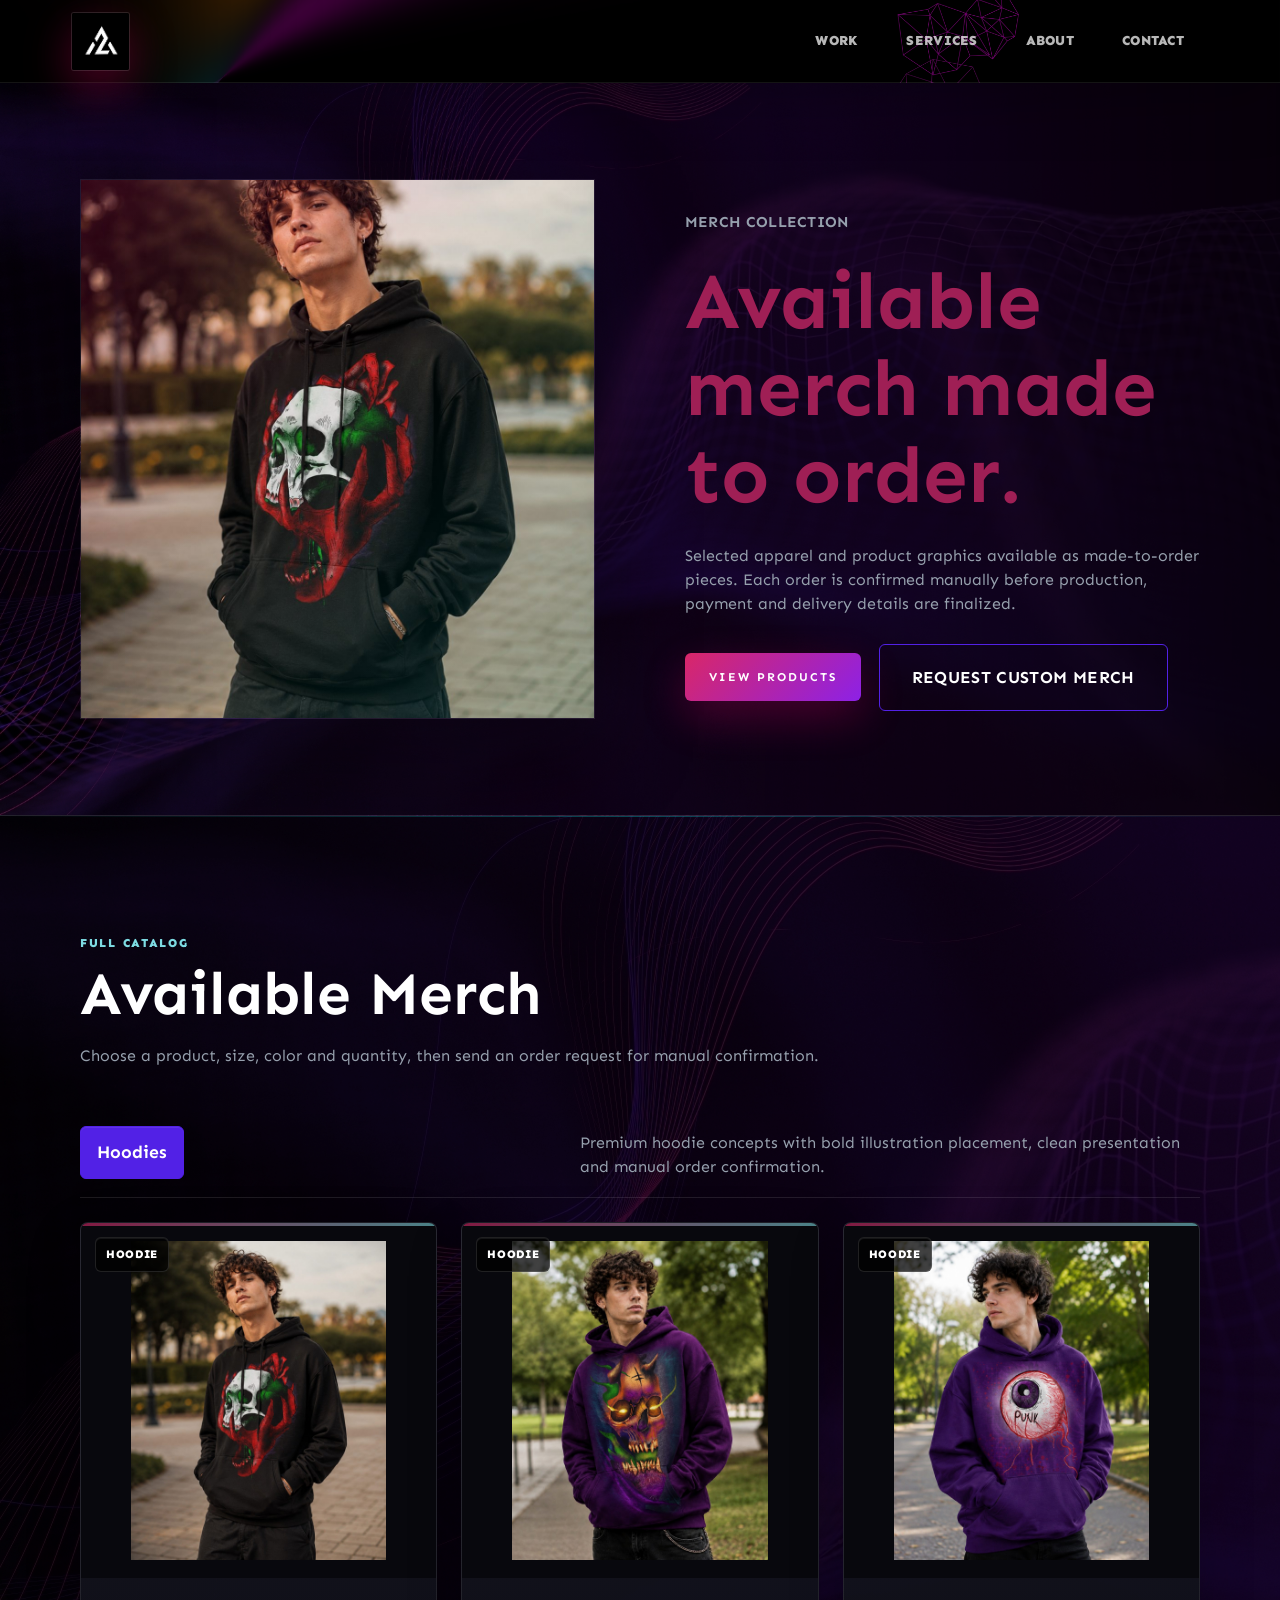
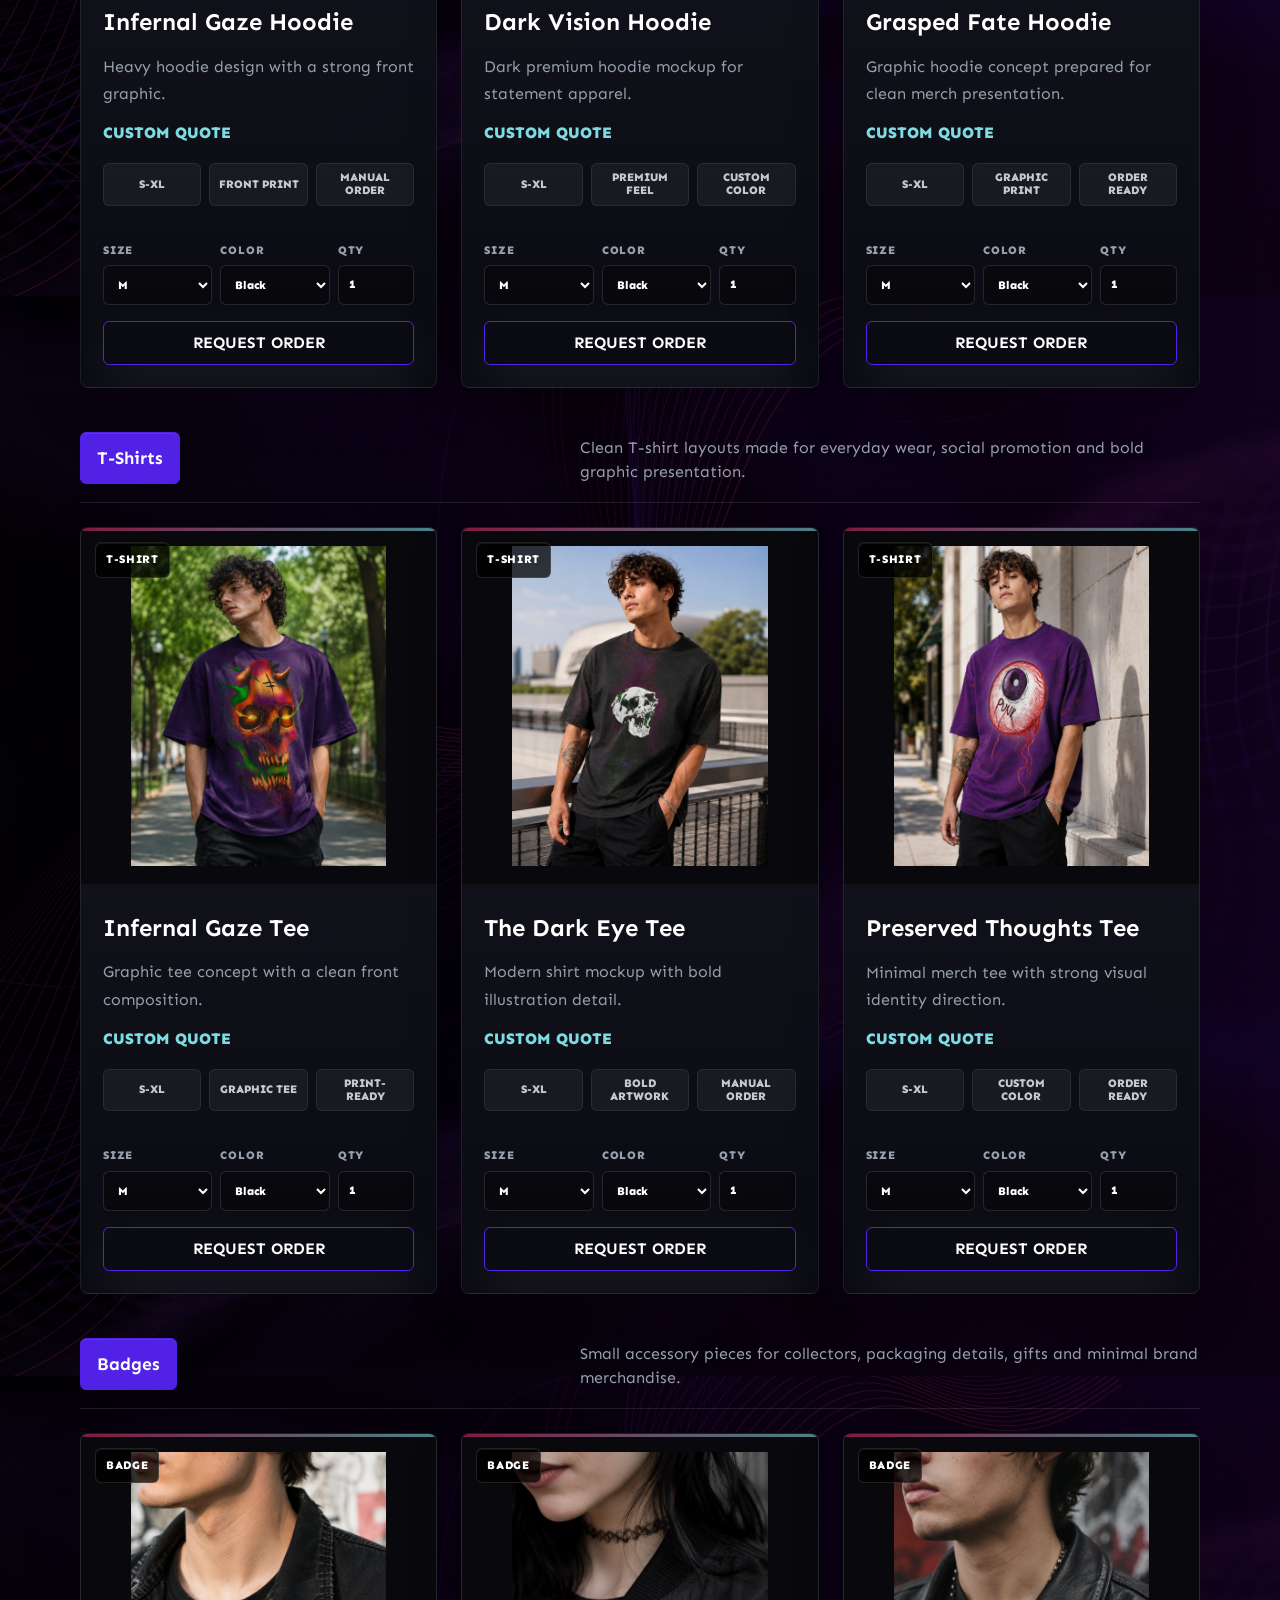
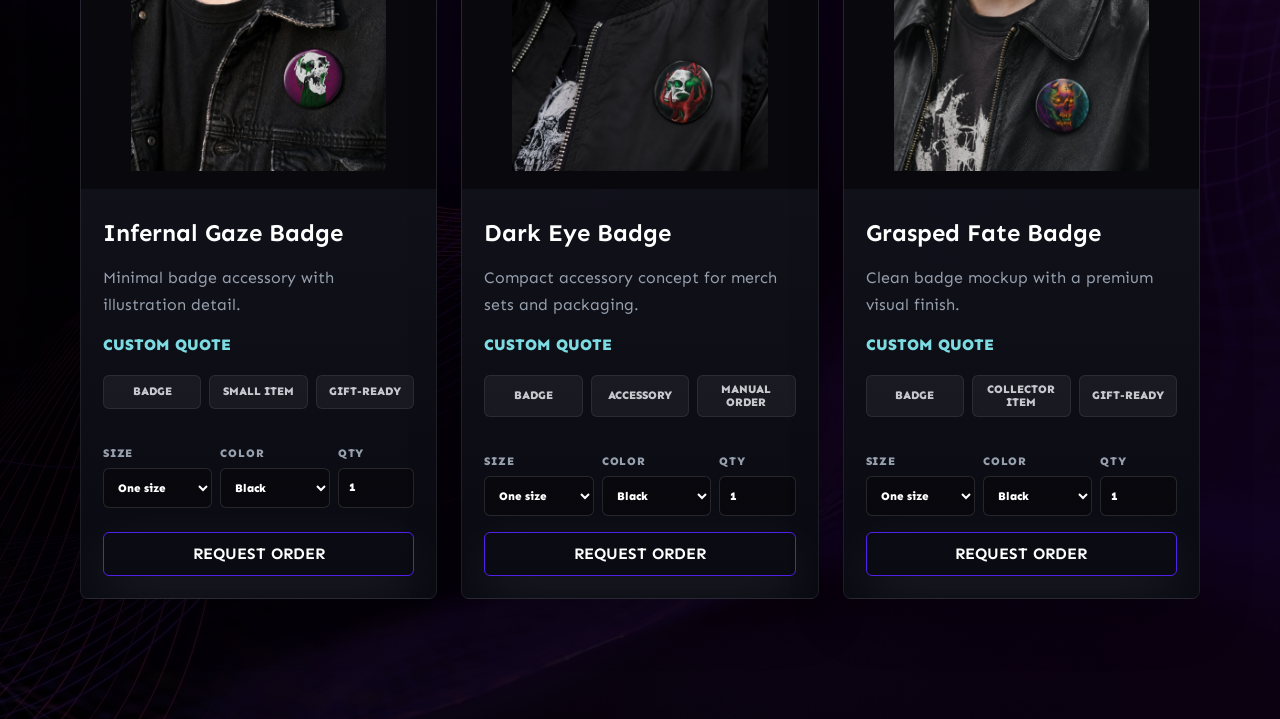
==== commit 845c046d: "merechcuascfaui" ====
--- a/merch/index.html
+++ b/merch/index.html
@@ -42,8 +42,8 @@
         </div>
         <div class="copy-panel reveal">
           <p class="overline">MERCH COLLECTION</p>
-          <h1>Graphic merch concepts for apparel and branded product visuals.</h1>
-          <p>Selected hoodie, t-shirt and badge concepts designed as part of my visual identity and apparel graphics work.</p>
+          <h1>Available merch made to order.</h1>
+          <p>Selected apparel and product graphics available as made-to-order pieces. Each order is confirmed manually before production, payment and delivery details are finalized.</p>
           <div class="hero-actions">
             <a class="button hot" href="#hoodies">View Products</a>
             <a class="button outline" href="../index.html#contact">Request Custom Merch</a>
@@ -56,8 +56,8 @@
       <div class="container">
         <div class="section-heading reveal">
           <p class="overline">FULL CATALOG</p>
-          <h2>Merch Collection</h2>
-          <p>Browse the full merch catalog by category. Choose size, color and quantity, then submit an order request for manual confirmation.</p>
+          <h2>Available Merch</h2>
+          <p>Choose a product, size, color and quantity, then send an order request for manual confirmation.</p>
         </div>
 
         <div id="hoodies" class="merch-category reveal">
@@ -79,7 +79,7 @@
                   <label>Color<select data-product-color><option>Black</option><option>White</option></select></label>
                   <label>Qty<input data-product-quantity type="number" min="1" value="1"></label>
                 </div>
-                <button class="button merch-button" type="button" data-order-product="Infernal Gaze Hoodie" data-order-price="Custom quote">Order This Item</button>
+                <button class="button merch-button" type="button" data-order-product="Infernal Gaze Hoodie" data-order-price="Custom quote">Request Order</button>
               </div>
             </article>
             <article class="merch-card">
@@ -95,7 +95,7 @@
                   <label>Color<select data-product-color><option>Black</option><option>White</option></select></label>
                   <label>Qty<input data-product-quantity type="number" min="1" value="1"></label>
                 </div>
-                <button class="button merch-button" type="button" data-order-product="Dark Vision Hoodie" data-order-price="Custom quote">Order This Item</button>
+                <button class="button merch-button" type="button" data-order-product="Dark Vision Hoodie" data-order-price="Custom quote">Request Order</button>
               </div>
             </article>
             <article class="merch-card">
@@ -111,7 +111,7 @@
                   <label>Color<select data-product-color><option>Black</option><option>White</option></select></label>
                   <label>Qty<input data-product-quantity type="number" min="1" value="1"></label>
                 </div>
-                <button class="button merch-button" type="button" data-order-product="Grasped Fate Hoodie" data-order-price="Custom quote">Order This Item</button>
+                <button class="button merch-button" type="button" data-order-product="Grasped Fate Hoodie" data-order-price="Custom quote">Request Order</button>
               </div>
             </article>
           </div>
@@ -136,7 +136,7 @@
                   <label>Color<select data-product-color><option>Black</option><option>White</option></select></label>
                   <label>Qty<input data-product-quantity type="number" min="1" value="1"></label>
                 </div>
-                <button class="button merch-button" type="button" data-order-product="Infernal Gaze Tee" data-order-price="Custom quote">Order This Item</button>
+                <button class="button merch-button" type="button" data-order-product="Infernal Gaze Tee" data-order-price="Custom quote">Request Order</button>
               </div>
             </article>
             <article class="merch-card">
@@ -152,7 +152,7 @@
                   <label>Color<select data-product-color><option>Black</option><option>White</option></select></label>
                   <label>Qty<input data-product-quantity type="number" min="1" value="1"></label>
                 </div>
-                <button class="button merch-button" type="button" data-order-product="The Dark Eye Tee" data-order-price="Custom quote">Order This Item</button>
+                <button class="button merch-button" type="button" data-order-product="The Dark Eye Tee" data-order-price="Custom quote">Request Order</button>
               </div>
             </article>
             <article class="merch-card">
@@ -168,7 +168,7 @@
                   <label>Color<select data-product-color><option>Black</option><option>White</option></select></label>
                   <label>Qty<input data-product-quantity type="number" min="1" value="1"></label>
                 </div>
-                <button class="button merch-button" type="button" data-order-product="Preserved Thoughts Tee" data-order-price="Custom quote">Order This Item</button>
+                <button class="button merch-button" type="button" data-order-product="Preserved Thoughts Tee" data-order-price="Custom quote">Request Order</button>
               </div>
             </article>
           </div>
@@ -193,7 +193,7 @@
                   <label>Color<select data-product-color><option>Black</option><option>White</option></select></label>
                   <label>Qty<input data-product-quantity type="number" min="1" value="1"></label>
                 </div>
-                <button class="button merch-button" type="button" data-order-product="Infernal Gaze Badge" data-order-price="Custom quote">Order This Item</button>
+                <button class="button merch-button" type="button" data-order-product="Infernal Gaze Badge" data-order-price="Custom quote">Request Order</button>
               </div>
             </article>
             <article class="merch-card">
@@ -209,7 +209,7 @@
                   <label>Color<select data-product-color><option>Black</option><option>White</option></select></label>
                   <label>Qty<input data-product-quantity type="number" min="1" value="1"></label>
                 </div>
-                <button class="button merch-button" type="button" data-order-product="Dark Eye Badge" data-order-price="Custom quote">Order This Item</button>
+                <button class="button merch-button" type="button" data-order-product="Dark Eye Badge" data-order-price="Custom quote">Request Order</button>
               </div>
             </article>
             <article class="merch-card">
@@ -225,7 +225,7 @@
                   <label>Color<select data-product-color><option>Black</option><option>White</option></select></label>
                   <label>Qty<input data-product-quantity type="number" min="1" value="1"></label>
                 </div>
-                <button class="button merch-button" type="button" data-order-product="Grasped Fate Badge" data-order-price="Custom quote">Order This Item</button>
+                <button class="button merch-button" type="button" data-order-product="Grasped Fate Badge" data-order-price="Custom quote">Request Order</button>
               </div>
             </article>
           </div>
@@ -240,31 +240,24 @@
       <button class="project-modal__close" type="button" data-close-order-modal aria-label="Close order form">&#215;</button>
       <div class="merch-order-modal__header">
         <p class="overline">MERCH ORDER</p>
-        <h2 id="merch-order-title">Submit Order Request</h2>
-        <p>Send your selected product details and I will confirm availability, shipping and payment details shortly.</p>
+        <h2 id="merch-order-title">Send Order Request</h2>
+        <p>Send your selected product details and I will confirm availability, final price, payment and production details manually.</p>
       </div>
       <div class="order-summary" data-order-summary aria-live="polite">
         <span>Selected: Infernal Gaze Hoodie</span>
         <strong>Custom quote</strong>
         <small>Size: M · Quantity: 1 · Color: Black.</small>
       </div>
+      <input id="order-price" name="price" type="hidden" value="Custom quote">
+      <label for="order-product">Product</label>
+      <input id="order-product" name="product" type="text" readonly required>
       <div class="form-row">
         <div>
-          <label for="order-product">Selected product</label>
-          <input id="order-product" name="product" type="text" readonly required>
-        </div>
-        <div>
-          <label for="order-price">Price</label>
-          <input id="order-price" name="price" type="text" readonly required>
-        </div>
-      </div>
-      <div class="form-row form-row--thirds">
-        <div>
-          <label for="order-size">Selected size</label>
+          <label for="order-size">Size</label>
           <input id="order-size" name="size" type="text" readonly required>
         </div>
         <div>
-          <label for="order-color">Selected color</label>
+          <label for="order-color">Color</label>
           <input id="order-color" name="color" type="text" readonly required>
         </div>
         <div>
@@ -274,29 +267,20 @@
       </div>
       <div class="form-row">
         <div>
-          <label for="order-name">Customer name</label>
+          <label for="order-name">Name</label>
           <input id="order-name" name="name" type="text" autocomplete="name" required>
         </div>
         <div>
-          <label for="order-contact">Email address</label>
-          <input id="order-contact" name="contact" type="email" autocomplete="email" required>
-        </div>
-      </div>
-      <div class="form-row">
-        <div>
-          <label for="order-phone">Contact phone</label>
-          <input id="order-phone" name="phone" type="tel" autocomplete="tel" required>
-        </div>
-        <div>
-          <label for="order-country">Country</label>
-          <input id="order-country" name="country" type="text" autocomplete="country-name" required>
-        </div>
-      </div>
-      <label for="order-shipping">Shipping address</label>
-      <textarea id="order-shipping" name="shippingAddress" rows="3" autocomplete="street-address" required></textarea>
-      <label for="order-message">Notes</label>
-      <textarea id="order-message" name="message" rows="4" placeholder="Add delivery notes, preferred contact time or extra product details."></textarea>
-      <button class="button form-button" type="submit">Submit Order Request</button>
+          <label for="order-contact">Email or Instagram</label>
+          <input id="order-contact" name="contact" type="text" autocomplete="email" required>
+        </div>
+      </div>
+      <label for="order-city-country">City / Country</label>
+      <input id="order-city-country" name="cityCountry" type="text" autocomplete="address-level2 country-name" required>
+      <label for="order-message">Additional note</label>
+      <textarea id="order-message" name="message" rows="4" placeholder="Add delivery notes, preferred contact method or extra product details."></textarea>
+      <button class="button form-button" type="submit">Send Order Request</button>
+      <p class="order-disclaimer">Orders are confirmed manually before payment and production. Final price may depend on size, quantity, delivery location and product availability.</p>
       <p class="form-note" data-order-note aria-live="polite"></p>
     </form>
   </div>
--- a/styles.css
+++ b/styles.css
@@ -524,7 +524,6 @@
   color: var(--cyan);
 }
 
-.collaboration-section,
 .merch-section,
 .skills-section,
 .brochure-section {
@@ -770,6 +769,18 @@
   padding-top: 34px;
 }
 
+.work-collections-section {
+  background:
+    linear-gradient(180deg, rgba(5, 5, 10, .96), rgba(14, 14, 22, .98)),
+    var(--black);
+}
+
+.work-collections-section .work-collections {
+  border-top: 0;
+  margin-top: 0;
+  padding-top: 0;
+}
+
 .work-collections__head {
   align-items: end;
   display: flex;
@@ -832,7 +843,8 @@
 }
 
 .work-collection-card span,
-.work-collection-card strong {
+.work-collection-card strong,
+.work-collection-card small {
   display: block;
   padding: 0 16px;
 }
@@ -849,8 +861,17 @@
 .work-collection-card strong {
   font-size: 1rem;
   line-height: 1.2;
+  padding-top: 7px;
+}
+
+.work-collection-card small {
+  color: var(--muted);
+  font-size: .76rem;
+  font-weight: 900;
+  letter-spacing: .08em;
   padding-bottom: 18px;
-  padding-top: 7px;
+  padding-top: 12px;
+  text-transform: uppercase;
 }
 
 .portfolio-cta {
@@ -858,7 +879,7 @@
   margin-top: 28px;
 }
 
-.service-card a {
+.service-card a:not(.button) {
   color: var(--white);
   text-decoration: underline;
   text-underline-offset: 4px;
@@ -1353,15 +1374,15 @@
 
 .quick-inquiry-form {
   background:
-    linear-gradient(180deg, rgba(24, 24, 35, .9), rgba(5, 5, 10, .92)),
+    linear-gradient(180deg, rgba(24, 24, 35, .82), rgba(5, 5, 10, .88)),
     var(--level-1);
   border: 1px solid rgba(255, 255, 255, .12);
   border-radius: var(--radius-md);
-  box-shadow: 0 24px 70px rgba(0, 0, 0, .26);
-  display: grid;
-  gap: 14px;
-  margin: 28px 0 26px;
-  padding: 20px;
+  box-shadow: 0 18px 54px rgba(0, 0, 0, .22);
+  display: grid;
+  gap: 12px;
+  margin: 24px 0 24px;
+  padding: 16px;
 }
 
 .quick-inquiry-form p {
@@ -1399,7 +1420,7 @@
 }
 
 .quick-inquiry-form .button {
-  min-height: 48px;
+  min-height: 46px;
   width: 100%;
 }
 
@@ -1517,6 +1538,8 @@
   line-height: 1;
   min-height: 48px;
   padding: 16px 24px;
+  text-align: center;
+  text-decoration: none;
   text-transform: uppercase;
   transition: background-color .25s ease, border-color .25s ease, box-shadow .35s var(--ease), transform .35s var(--ease);
 }
@@ -1882,7 +1905,7 @@
 .service-grid {
   display: grid;
   gap: 24px;
-  grid-template-columns: repeat(4, 1fr);
+  grid-template-columns: repeat(3, 1fr);
 }
 
 .service-card {
@@ -1891,6 +1914,8 @@
     var(--level-1);
   border: 1px solid rgba(255, 255, 255, .09);
   border-radius: var(--radius);
+  display: flex;
+  flex-direction: column;
   min-height: 100%;
   padding: 28px;
   transition: border-color .3s ease, transform .35s var(--ease), box-shadow .35s var(--ease);
@@ -1949,7 +1974,7 @@
   display: grid;
   gap: 8px;
   list-style: none;
-  margin: 0;
+  margin: 0 0 22px;
   padding: 18px 0 0;
 }
 
@@ -1958,6 +1983,38 @@
   content: "/";
   font-weight: 800;
   margin-right: 8px;
+}
+
+.service-button {
+  background: rgba(255, 255, 255, .94);
+  border: 1px solid rgba(255, 255, 255, .28);
+  box-shadow: 0 18px 48px rgba(0, 0, 0, .22);
+  color: #050508;
+  font-size: .78rem;
+  font-weight: 900;
+  justify-self: stretch;
+  letter-spacing: .08em;
+  line-height: 1.18;
+  margin-top: auto;
+  min-height: 54px;
+  padding: 14px 16px;
+  text-decoration: none;
+  width: 100%;
+}
+
+.service-button:hover,
+.service-button:focus-visible {
+  background: var(--cyan);
+  border-color: var(--cyan);
+  box-shadow: 0 24px 70px rgba(125, 219, 226, .18);
+  color: #050508;
+}
+
+.merch-preview-order {
+  font-size: .72rem;
+  margin-top: 14px;
+  min-height: 44px;
+  padding: 12px 14px;
 }
 
 .projects-grid {
@@ -2453,6 +2510,13 @@
   font-size: .95rem;
   margin: 12px 0 0;
   min-height: 1.5em;
+}
+
+.order-disclaimer {
+  color: var(--muted);
+  font-size: .88rem;
+  line-height: 1.55;
+  margin: 2px 0 0;
 }
 
 .form-note a {
@@ -3111,15 +3175,15 @@
     var(--black);
   border-top: 1px solid var(--line);
   overflow: hidden;
-  padding-bottom: 110px;
+  padding-bottom: 78px;
 }
 
 .photography-heading {
   align-items: end;
   display: grid;
-  gap: 48px;
+  gap: 30px;
   grid-template-columns: .95fr 1.05fr;
-  margin-bottom: 48px;
+  margin-bottom: 34px;
 }
 
 .photography-heading h2 {
@@ -3138,7 +3202,7 @@
 .photography-reel {
   isolation: isolate;
   overflow: hidden;
-  padding: 18px 0 48px;
+  padding: 12px 0 30px;
   position: relative;
 }
 
@@ -3167,7 +3231,7 @@
   animation-play-state: running;
   display: flex;
   gap: 18px;
-  min-height: 390px;
+  min-height: 340px;
   transform: translateZ(0);
   width: max-content;
   will-change: transform;
@@ -3188,8 +3252,8 @@
   border: 1px solid rgba(255, 255, 255, .1);
   border-radius: var(--radius);
   box-shadow: 0 30px 90px rgba(0, 0, 0, .36);
-  flex: 0 0 clamp(300px, 28vw, 430px);
-  height: 310px;
+  flex: 0 0 clamp(280px, 25vw, 390px);
+  height: 280px;
   margin: 0;
   overflow: hidden;
   position: relative;
@@ -5192,91 +5256,74 @@
   order: 2;
 }
 
-.yumco-section {
+.services-section {
   order: 3;
 }
 
+.skills-section {
+  order: 4;
+}
+
+.process-section {
+  order: 5;
+}
+
+.about-section {
+  order: 6;
+}
+
+.work-collections-section {
+  order: 7;
+}
+
+.merch-section {
+  order: 8;
+}
+
+.photography-section {
+  order: 9;
+}
+
+.feedback-section {
+  order: 10;
+}
+
+.faq-section {
+  order: 11;
+}
+
+.contact-section {
+  order: 12;
+}
+
+.tools-section {
+  order: 13;
+}
+
 .brochure-section {
-  order: 4;
+  order: 14;
 }
 
 .behance-section {
-  order: 5;
-}
-
-.services-section {
-  order: 6;
-}
-
-.about-section {
-  order: 7;
-}
-
-.process-section {
-  order: 8;
-}
-
-.skills-section {
-  order: 9;
-}
-
-.tools-section {
-  order: 10;
+  order: 15;
+}
+
+.final-cta-section {
+  order: 16;
 }
 
 .collaboration-section {
-  order: 11;
-}
-
-.feedback-section {
-  order: 12;
-}
-
-.final-cta-section {
-  order: 13;
-}
-
-.contact-section {
-  order: 14;
-}
-
-.faq-section {
-  order: 15;
-}
-
-.merch-section {
-  order: 16;
-}
-
-.photography-section {
   order: 17;
 }
 
 .social-strip {
   order: 18;
-}
-
-.yumco-section {
-  background-image:
-    linear-gradient(135deg, rgba(0, 0, 0, .86), rgba(24, 24, 35, .9)),
-    url("./assets/bg-purple.jpg");
-  border-top: 1px solid var(--line);
-}
-
-.yumco-section .copy-panel .overline {
-  color: var(--cyan);
-  display: block;
-  font-size: .76rem;
-  font-weight: 900;
-  letter-spacing: .14em;
-  margin: 0 0 14px;
-  text-transform: uppercase;
 }
 
 .quick-inquiry-form {
   gap: 12px;
   margin: 24px 0 22px;
-  padding: 18px;
+  padding: 16px;
 }
 
 .quick-inquiry-form .button {
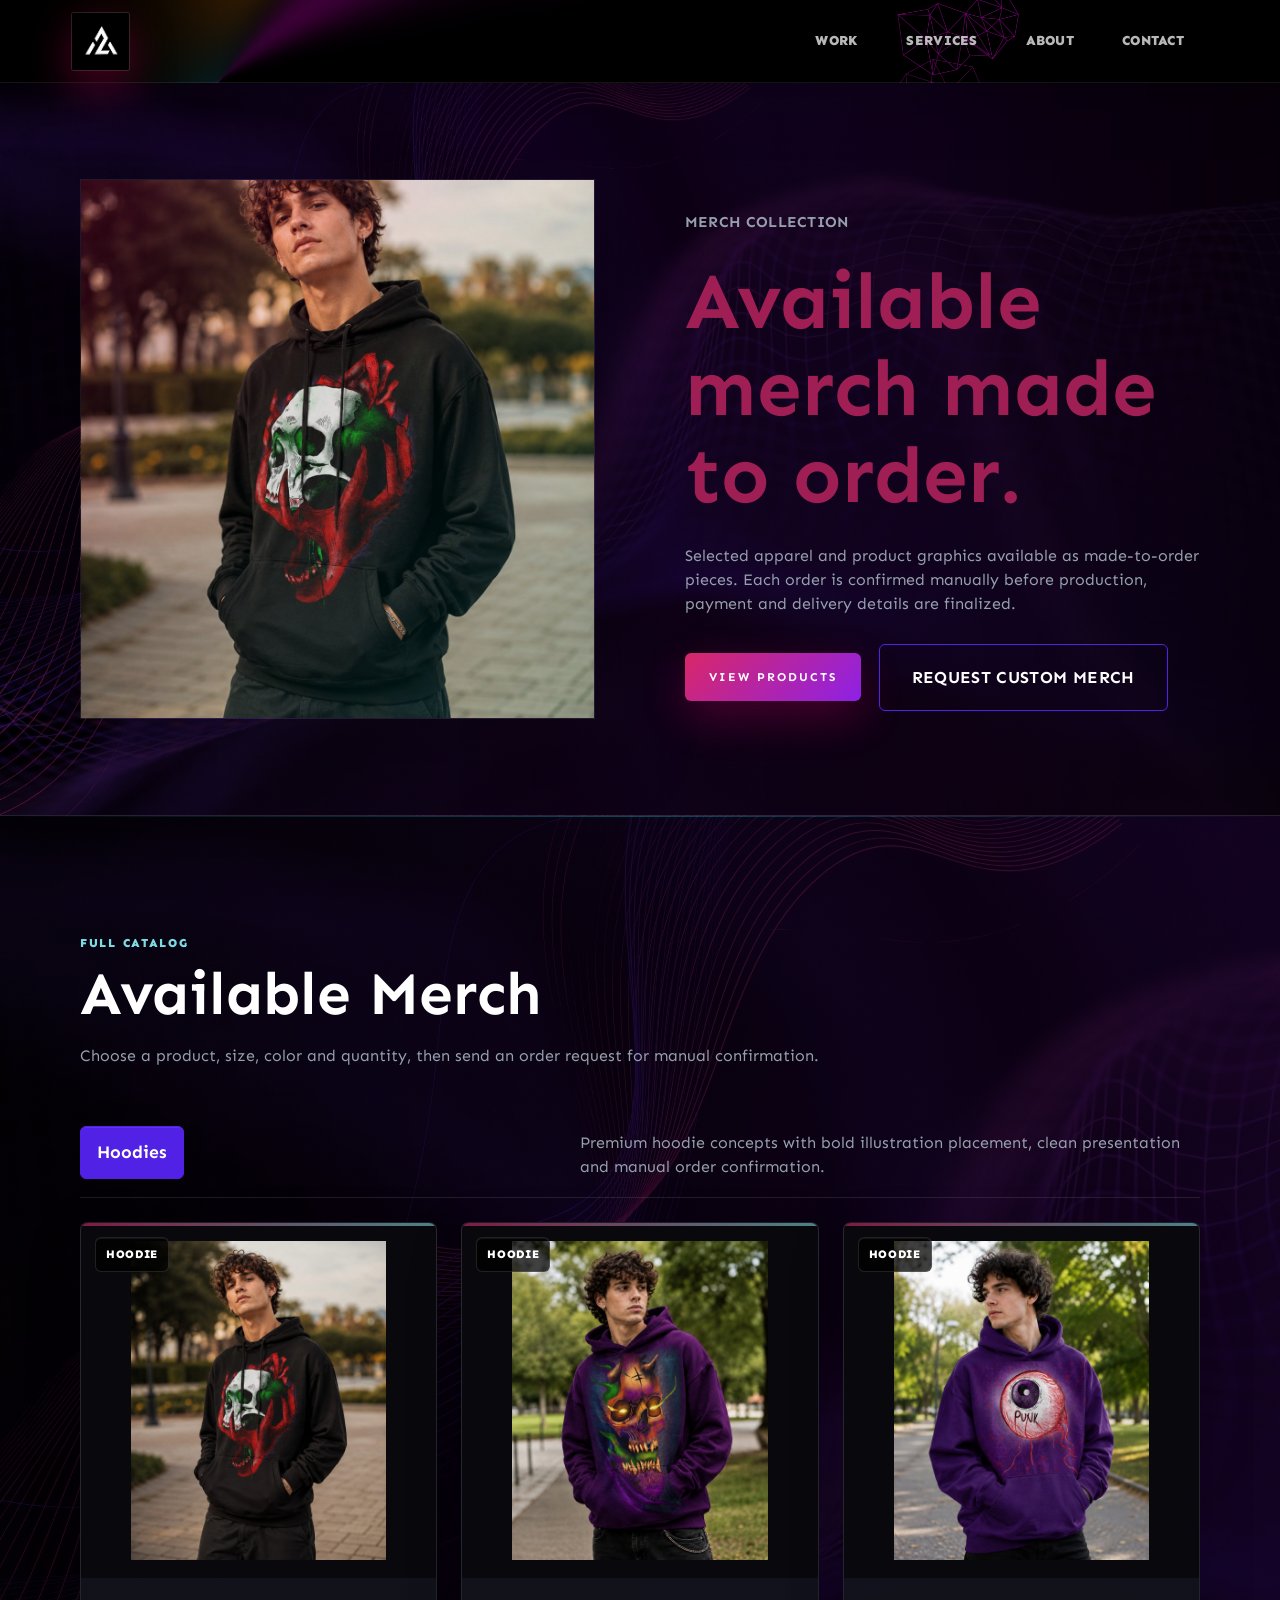
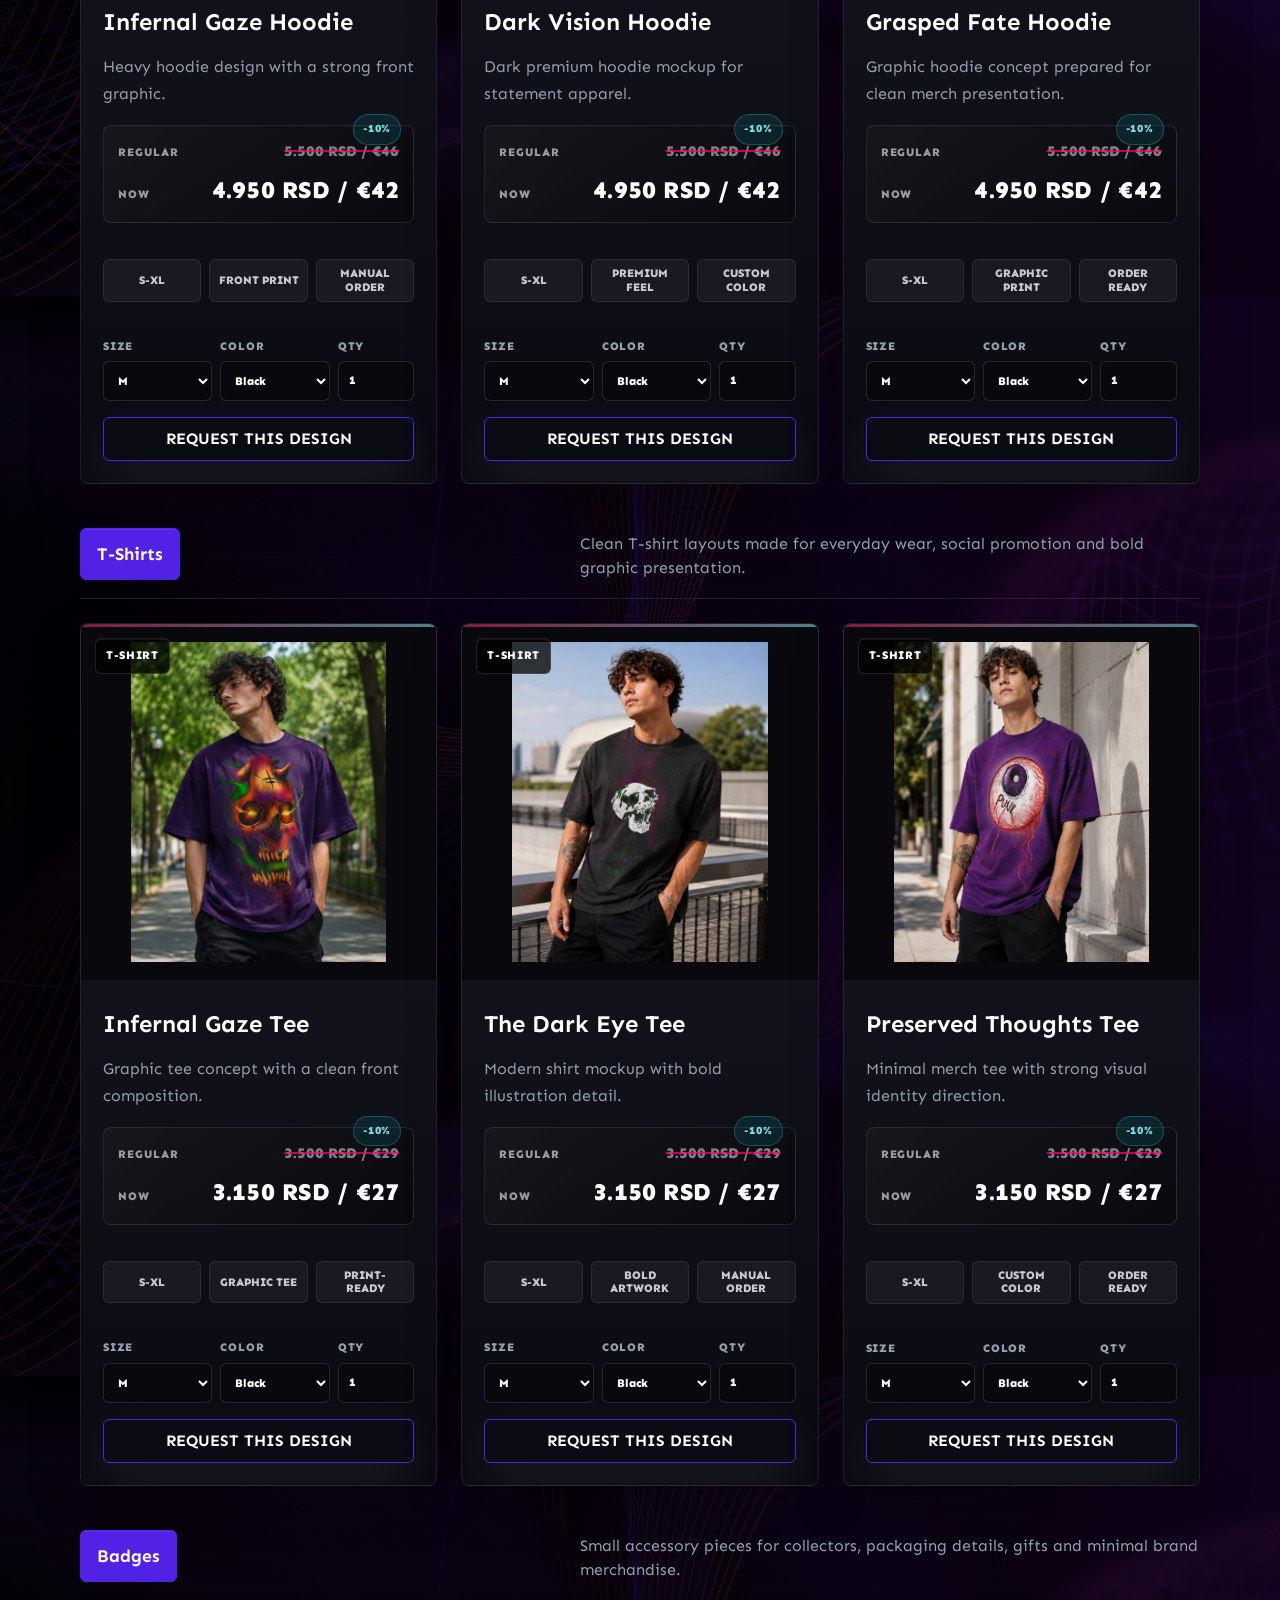
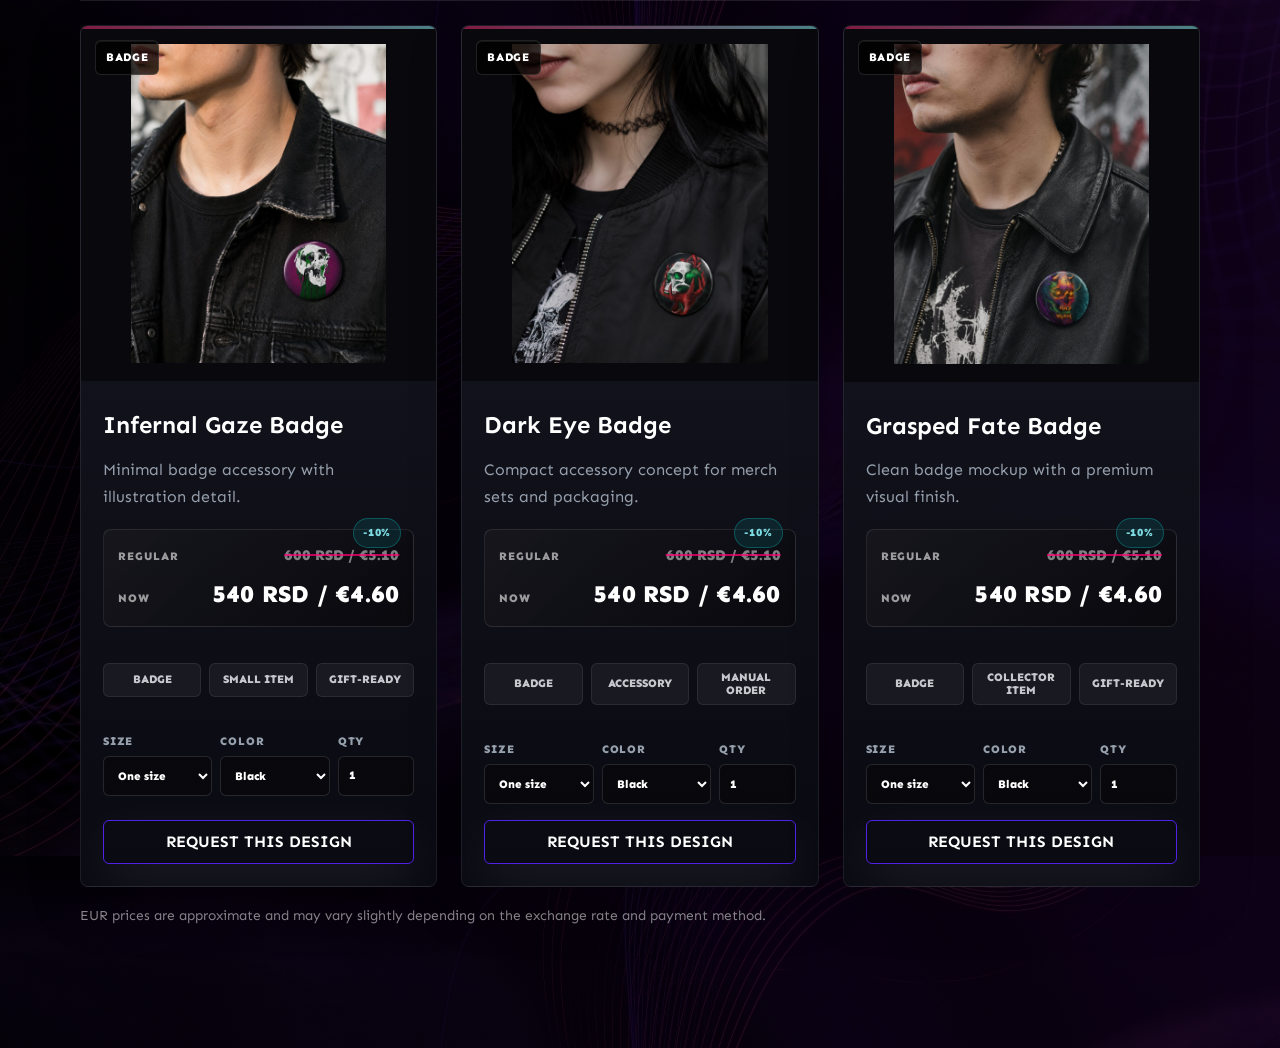
==== commit aedb195a: "ceneeee" ====
--- a/merch/index.html
+++ b/merch/index.html
@@ -3,10 +3,22 @@
 <head>
   <meta charset="UTF-8">
   <meta name="viewport" content="width=device-width, initial-scale=1.0">
-  <meta name="description" content="Merch collection by Andrija Živković featuring hoodie, t-shirt and badge graphic concepts.">
+  <meta name="description" content="Available merch and apparel graphics by Andrija Živković, featuring made-to-order hoodie, t-shirt and badge concepts with manual order confirmation.">
   <meta name="author" content="Andrija Živković">
+  <meta name="robots" content="index, follow">
   <meta name="theme-color" content="#000000">
-  <title>Merch Collection — Andrija Živković</title>
+  <!-- Replace this URL with the final production domain if it changes. -->
+  <link rel="canonical" href="https://andrijadesignstudio.com/merch/">
+  <meta property="og:type" content="website">
+  <meta property="og:title" content="Available Merch — Andrija Živković">
+  <meta property="og:description" content="Made-to-order hoodies, t-shirts and badges designed as part of Andrija Živković's merch and apparel graphics work.">
+  <meta property="og:url" content="https://andrijadesignstudio.com/merch/">
+  <meta property="og:image" content="https://andrijadesignstudio.com/assets/merch-optimized/hoodie-1.jpg">
+  <meta name="twitter:card" content="summary_large_image">
+  <meta name="twitter:title" content="Available Merch — Andrija Živković">
+  <meta name="twitter:description" content="Made-to-order merch and apparel graphics by Andrija Živković.">
+  <meta name="twitter:image" content="https://andrijadesignstudio.com/assets/merch-optimized/hoodie-1.jpg">
+  <title>Available Merch — Andrija Živković Graphic Design</title>
   <link rel="icon" href="../assets/favicon.jpg" type="image/jpeg">
   <link rel="preconnect" href="https://fonts.googleapis.com">
   <link rel="preconnect" href="https://fonts.gstatic.com" crossorigin>
@@ -19,7 +31,7 @@
   <header class="site-header">
     <nav class="nav-shell" aria-label="Merch navigation">
       <a class="brand" href="../index.html#top" aria-label="andrijadesigns home">
-        <img src="../assets/logo.jpeg" alt="andrijadesigns logo">
+        <img src="../assets/logo.jpeg" alt="Andrija Živković graphic designer logo">
       </a>
       <button class="menu-toggle" type="button" aria-label="Open menu" aria-expanded="false">
         <span></span>
@@ -38,7 +50,7 @@
     <section class="split-section merch-catalog-hero">
       <div class="container split-grid">
         <div class="media-panel reveal">
-          <img src="../assets/merch-optimized/hoodie-1.jpg" alt="Featured merch hoodie graphic" fetchpriority="high" decoding="async">
+          <img src="../assets/merch-optimized/hoodie-1.jpg" alt="Infernal Gaze hoodie merch graphic by Andrija Živković" fetchpriority="high" decoding="async">
         </div>
         <div class="copy-panel reveal">
           <p class="overline">MERCH COLLECTION</p>
@@ -68,50 +80,62 @@
           <div class="merch-grid">
             <article class="merch-card">
               <span class="product-badge">Hoodie</span>
-              <img src="../assets/merch-optimized/hoodie-1.jpg" alt="Infernal Gaze Hoodie" loading="lazy" decoding="async">
+              <img src="../assets/merch-optimized/hoodie-1.jpg" alt="Infernal Gaze hoodie apparel graphic product mockup" loading="lazy" decoding="async">
               <div>
                 <h3>Infernal Gaze Hoodie</h3>
                 <p>Heavy hoodie design with a strong front graphic.</p>
-                <strong class="merch-price">Custom quote</strong>
+                <div class="merch-pricing" aria-label="Infernal Gaze Hoodie pricing">
+                  <div class="merch-price-row merch-price-row--regular"><span>Regular</span><del>5.500 RSD / €46</del></div>
+                  <div class="merch-price-row merch-price-row--discount"><span>Now</span><strong>4.950 RSD / €42</strong></div>
+                  <span class="discount-badge">-10%</span>
+                </div>
                 <div class="merch-specs"><span>S-XL</span><span>Front print</span><span>Manual order</span></div>
                 <div class="product-controls">
                   <label>Size<select data-product-size><option>S</option><option selected>M</option><option>L</option><option>XL</option><option>XXL</option></select></label>
                   <label>Color<select data-product-color><option>Black</option><option>White</option></select></label>
                   <label>Qty<input data-product-quantity type="number" min="1" value="1"></label>
                 </div>
-                <button class="button merch-button" type="button" data-order-product="Infernal Gaze Hoodie" data-order-price="Custom quote">Request Order</button>
+                <button class="button merch-button" type="button" data-order-product="Infernal Gaze Hoodie" data-order-price="4.950 RSD / €42">Request This Design</button>
               </div>
             </article>
             <article class="merch-card">
               <span class="product-badge">Hoodie</span>
-              <img src="../assets/merch-optimized/hoodie-2.jpg" alt="Dark Vision Hoodie" loading="lazy" decoding="async">
+              <img src="../assets/merch-optimized/hoodie-2.jpg" alt="Dark Vision hoodie merch design product mockup" loading="lazy" decoding="async">
               <div>
                 <h3>Dark Vision Hoodie</h3>
                 <p>Dark premium hoodie mockup for statement apparel.</p>
-                <strong class="merch-price">Custom quote</strong>
+                <div class="merch-pricing" aria-label="Dark Vision Hoodie pricing">
+                  <div class="merch-price-row merch-price-row--regular"><span>Regular</span><del>5.500 RSD / €46</del></div>
+                  <div class="merch-price-row merch-price-row--discount"><span>Now</span><strong>4.950 RSD / €42</strong></div>
+                  <span class="discount-badge">-10%</span>
+                </div>
                 <div class="merch-specs"><span>S-XL</span><span>Premium feel</span><span>Custom color</span></div>
                 <div class="product-controls">
                   <label>Size<select data-product-size><option>S</option><option selected>M</option><option>L</option><option>XL</option><option>XXL</option></select></label>
                   <label>Color<select data-product-color><option>Black</option><option>White</option></select></label>
                   <label>Qty<input data-product-quantity type="number" min="1" value="1"></label>
                 </div>
-                <button class="button merch-button" type="button" data-order-product="Dark Vision Hoodie" data-order-price="Custom quote">Request Order</button>
+                <button class="button merch-button" type="button" data-order-product="Dark Vision Hoodie" data-order-price="4.950 RSD / €42">Request This Design</button>
               </div>
             </article>
             <article class="merch-card">
               <span class="product-badge">Hoodie</span>
-              <img src="../assets/merch-optimized/hoodie-3.jpg" alt="Grasped Fate Hoodie" loading="lazy" decoding="async">
+              <img src="../assets/merch-optimized/hoodie-3.jpg" alt="Grasped Fate hoodie graphic apparel mockup" loading="lazy" decoding="async">
               <div>
                 <h3>Grasped Fate Hoodie</h3>
                 <p>Graphic hoodie concept prepared for clean merch presentation.</p>
-                <strong class="merch-price">Custom quote</strong>
+                <div class="merch-pricing" aria-label="Grasped Fate Hoodie pricing">
+                  <div class="merch-price-row merch-price-row--regular"><span>Regular</span><del>5.500 RSD / €46</del></div>
+                  <div class="merch-price-row merch-price-row--discount"><span>Now</span><strong>4.950 RSD / €42</strong></div>
+                  <span class="discount-badge">-10%</span>
+                </div>
                 <div class="merch-specs"><span>S-XL</span><span>Graphic print</span><span>Order ready</span></div>
                 <div class="product-controls">
                   <label>Size<select data-product-size><option>S</option><option selected>M</option><option>L</option><option>XL</option><option>XXL</option></select></label>
                   <label>Color<select data-product-color><option>Black</option><option>White</option></select></label>
                   <label>Qty<input data-product-quantity type="number" min="1" value="1"></label>
                 </div>
-                <button class="button merch-button" type="button" data-order-product="Grasped Fate Hoodie" data-order-price="Custom quote">Request Order</button>
+                <button class="button merch-button" type="button" data-order-product="Grasped Fate Hoodie" data-order-price="4.950 RSD / €42">Request This Design</button>
               </div>
             </article>
           </div>
@@ -125,50 +149,62 @@
           <div class="merch-grid">
             <article class="merch-card">
               <span class="product-badge">T-shirt</span>
-              <img src="../assets/merch-optimized/tshirt-1.jpg" alt="Infernal Gaze Tee" loading="lazy" decoding="async">
+              <img src="../assets/merch-optimized/tshirt-1.jpg" alt="Infernal Gaze t-shirt graphic design mockup" loading="lazy" decoding="async">
               <div>
                 <h3>Infernal Gaze Tee</h3>
                 <p>Graphic tee concept with a clean front composition.</p>
-                <strong class="merch-price">Custom quote</strong>
+                <div class="merch-pricing" aria-label="Infernal Gaze Tee pricing">
+                  <div class="merch-price-row merch-price-row--regular"><span>Regular</span><del>3.500 RSD / €29</del></div>
+                  <div class="merch-price-row merch-price-row--discount"><span>Now</span><strong>3.150 RSD / €27</strong></div>
+                  <span class="discount-badge">-10%</span>
+                </div>
                 <div class="merch-specs"><span>S-XL</span><span>Graphic tee</span><span>Print-ready</span></div>
                 <div class="product-controls">
                   <label>Size<select data-product-size><option>S</option><option selected>M</option><option>L</option><option>XL</option><option>XXL</option></select></label>
                   <label>Color<select data-product-color><option>Black</option><option>White</option></select></label>
                   <label>Qty<input data-product-quantity type="number" min="1" value="1"></label>
                 </div>
-                <button class="button merch-button" type="button" data-order-product="Infernal Gaze Tee" data-order-price="Custom quote">Request Order</button>
+                <button class="button merch-button" type="button" data-order-product="Infernal Gaze Tee" data-order-price="3.150 RSD / €27">Request This Design</button>
               </div>
             </article>
             <article class="merch-card">
               <span class="product-badge">T-shirt</span>
-              <img src="../assets/merch-optimized/tshirt-2.jpg" alt="The Dark Eye Tee" loading="lazy" decoding="async">
+              <img src="../assets/merch-optimized/tshirt-2.jpg" alt="The Dark Eye t-shirt apparel graphic mockup" loading="lazy" decoding="async">
               <div>
                 <h3>The Dark Eye Tee</h3>
                 <p>Modern shirt mockup with bold illustration detail.</p>
-                <strong class="merch-price">Custom quote</strong>
+                <div class="merch-pricing" aria-label="The Dark Eye Tee pricing">
+                  <div class="merch-price-row merch-price-row--regular"><span>Regular</span><del>3.500 RSD / €29</del></div>
+                  <div class="merch-price-row merch-price-row--discount"><span>Now</span><strong>3.150 RSD / €27</strong></div>
+                  <span class="discount-badge">-10%</span>
+                </div>
                 <div class="merch-specs"><span>S-XL</span><span>Bold artwork</span><span>Manual order</span></div>
                 <div class="product-controls">
                   <label>Size<select data-product-size><option>S</option><option selected>M</option><option>L</option><option>XL</option><option>XXL</option></select></label>
                   <label>Color<select data-product-color><option>Black</option><option>White</option></select></label>
                   <label>Qty<input data-product-quantity type="number" min="1" value="1"></label>
                 </div>
-                <button class="button merch-button" type="button" data-order-product="The Dark Eye Tee" data-order-price="Custom quote">Request Order</button>
+                <button class="button merch-button" type="button" data-order-product="The Dark Eye Tee" data-order-price="3.150 RSD / €27">Request This Design</button>
               </div>
             </article>
             <article class="merch-card">
               <span class="product-badge">T-shirt</span>
-              <img src="../assets/merch-optimized/tshirt-3.jpg" alt="Preserved Thoughts Tee" loading="lazy" decoding="async">
+              <img src="../assets/merch-optimized/tshirt-3.jpg" alt="Preserved Thoughts t-shirt merch graphic mockup" loading="lazy" decoding="async">
               <div>
                 <h3>Preserved Thoughts Tee</h3>
                 <p>Minimal merch tee with strong visual identity direction.</p>
-                <strong class="merch-price">Custom quote</strong>
+                <div class="merch-pricing" aria-label="Preserved Thoughts Tee pricing">
+                  <div class="merch-price-row merch-price-row--regular"><span>Regular</span><del>3.500 RSD / €29</del></div>
+                  <div class="merch-price-row merch-price-row--discount"><span>Now</span><strong>3.150 RSD / €27</strong></div>
+                  <span class="discount-badge">-10%</span>
+                </div>
                 <div class="merch-specs"><span>S-XL</span><span>Custom color</span><span>Order ready</span></div>
                 <div class="product-controls">
                   <label>Size<select data-product-size><option>S</option><option selected>M</option><option>L</option><option>XL</option><option>XXL</option></select></label>
                   <label>Color<select data-product-color><option>Black</option><option>White</option></select></label>
                   <label>Qty<input data-product-quantity type="number" min="1" value="1"></label>
                 </div>
-                <button class="button merch-button" type="button" data-order-product="Preserved Thoughts Tee" data-order-price="Custom quote">Request Order</button>
+                <button class="button merch-button" type="button" data-order-product="Preserved Thoughts Tee" data-order-price="3.150 RSD / €27">Request This Design</button>
               </div>
             </article>
           </div>
@@ -182,54 +218,67 @@
           <div class="merch-grid badge-grid">
             <article class="merch-card">
               <span class="product-badge">Badge</span>
-              <img src="../assets/merch-optimized/badge-1.jpg" alt="Infernal Gaze Badge" loading="lazy" decoding="async">
+              <img src="../assets/merch-optimized/badge-1.jpg" alt="Infernal Gaze badge product graphic mockup" loading="lazy" decoding="async">
               <div>
                 <h3>Infernal Gaze Badge</h3>
                 <p>Minimal badge accessory with illustration detail.</p>
-                <strong class="merch-price">Custom quote</strong>
+                <div class="merch-pricing" aria-label="Infernal Gaze Badge pricing">
+                  <div class="merch-price-row merch-price-row--regular"><span>Regular</span><del>600 RSD / €5.10</del></div>
+                  <div class="merch-price-row merch-price-row--discount"><span>Now</span><strong>540 RSD / €4.60</strong></div>
+                  <span class="discount-badge">-10%</span>
+                </div>
                 <div class="merch-specs"><span>Badge</span><span>Small item</span><span>Gift-ready</span></div>
                 <div class="product-controls product-controls--badge">
                   <label>Size<select data-product-size><option selected>One size</option></select></label>
                   <label>Color<select data-product-color><option>Black</option><option>White</option></select></label>
                   <label>Qty<input data-product-quantity type="number" min="1" value="1"></label>
                 </div>
-                <button class="button merch-button" type="button" data-order-product="Infernal Gaze Badge" data-order-price="Custom quote">Request Order</button>
+                <button class="button merch-button" type="button" data-order-product="Infernal Gaze Badge" data-order-price="540 RSD / €4.60">Request This Design</button>
               </div>
             </article>
             <article class="merch-card">
               <span class="product-badge">Badge</span>
-              <img src="../assets/merch-optimized/badge-2.jpg" alt="Dark Eye Badge" loading="lazy" decoding="async">
+              <img src="../assets/merch-optimized/badge-2.jpg" alt="Dark Eye badge merch graphic mockup" loading="lazy" decoding="async">
               <div>
                 <h3>Dark Eye Badge</h3>
                 <p>Compact accessory concept for merch sets and packaging.</p>
-                <strong class="merch-price">Custom quote</strong>
+                <div class="merch-pricing" aria-label="Dark Eye Badge pricing">
+                  <div class="merch-price-row merch-price-row--regular"><span>Regular</span><del>600 RSD / €5.10</del></div>
+                  <div class="merch-price-row merch-price-row--discount"><span>Now</span><strong>540 RSD / €4.60</strong></div>
+                  <span class="discount-badge">-10%</span>
+                </div>
                 <div class="merch-specs"><span>Badge</span><span>Accessory</span><span>Manual order</span></div>
                 <div class="product-controls product-controls--badge">
                   <label>Size<select data-product-size><option selected>One size</option></select></label>
                   <label>Color<select data-product-color><option>Black</option><option>White</option></select></label>
                   <label>Qty<input data-product-quantity type="number" min="1" value="1"></label>
                 </div>
-                <button class="button merch-button" type="button" data-order-product="Dark Eye Badge" data-order-price="Custom quote">Request Order</button>
+                <button class="button merch-button" type="button" data-order-product="Dark Eye Badge" data-order-price="540 RSD / €4.60">Request This Design</button>
               </div>
             </article>
             <article class="merch-card">
               <span class="product-badge">Badge</span>
-              <img src="../assets/merch-optimized/badge-3.jpg" alt="Grasped Fate Badge" loading="lazy" decoding="async">
+              <img src="../assets/merch-optimized/badge-3.jpg" alt="Grasped Fate badge product graphic mockup" loading="lazy" decoding="async">
               <div>
                 <h3>Grasped Fate Badge</h3>
                 <p>Clean badge mockup with a premium visual finish.</p>
-                <strong class="merch-price">Custom quote</strong>
+                <div class="merch-pricing" aria-label="Grasped Fate Badge pricing">
+                  <div class="merch-price-row merch-price-row--regular"><span>Regular</span><del>600 RSD / €5.10</del></div>
+                  <div class="merch-price-row merch-price-row--discount"><span>Now</span><strong>540 RSD / €4.60</strong></div>
+                  <span class="discount-badge">-10%</span>
+                </div>
                 <div class="merch-specs"><span>Badge</span><span>Collector item</span><span>Gift-ready</span></div>
                 <div class="product-controls product-controls--badge">
                   <label>Size<select data-product-size><option selected>One size</option></select></label>
                   <label>Color<select data-product-color><option>Black</option><option>White</option></select></label>
                   <label>Qty<input data-product-quantity type="number" min="1" value="1"></label>
                 </div>
-                <button class="button merch-button" type="button" data-order-product="Grasped Fate Badge" data-order-price="Custom quote">Request Order</button>
-              </div>
-            </article>
-          </div>
-        </div>
+                <button class="button merch-button" type="button" data-order-product="Grasped Fate Badge" data-order-price="540 RSD / €4.60">Request This Design</button>
+              </div>
+            </article>
+          </div>
+        </div>
+        <p class="merch-pricing-note">EUR prices are approximate and may vary slightly depending on the exchange rate and payment method.</p>
       </div>
     </section>
   </main>
@@ -245,10 +294,10 @@
       </div>
       <div class="order-summary" data-order-summary aria-live="polite">
         <span>Selected: Infernal Gaze Hoodie</span>
-        <strong>Custom quote</strong>
+        <strong>4.950 RSD / €42</strong>
         <small>Size: M · Quantity: 1 · Color: Black.</small>
       </div>
-      <input id="order-price" name="price" type="hidden" value="Custom quote">
+      <input id="order-price" name="price" type="hidden" value="4.950 RSD / €42">
       <label for="order-product">Product</label>
       <input id="order-product" name="product" type="text" readonly required>
       <div class="form-row">
@@ -280,7 +329,7 @@
       <label for="order-message">Additional note</label>
       <textarea id="order-message" name="message" rows="4" placeholder="Add delivery notes, preferred contact method or extra product details."></textarea>
       <button class="button form-button" type="submit">Send Order Request</button>
-      <p class="order-disclaimer">Orders are confirmed manually before payment and production. Final price may depend on size, quantity, delivery location and product availability.</p>
+      <p class="order-disclaimer">Orders are confirmed manually before payment and production. Final price may depend on size, quantity, delivery location and product availability. EUR prices are approximate and may vary slightly depending on the exchange rate and payment method.</p>
       <p class="form-note" data-order-note aria-live="polite"></p>
     </form>
   </div>
--- a/styles.css
+++ b/styles.css
@@ -76,7 +76,7 @@
 .process-card,
 .service-card,
 .merch-card,
-.faq-list details,
+.faq-item,
 .contact-form,
 .order-form,
 .mini-form input,
@@ -155,7 +155,7 @@
 
 .service-card p,
 .merch-card p,
-.faq-list p {
+.faq-panel p {
   line-height: 1.7;
 }
 
@@ -256,16 +256,12 @@
   outline: 0;
 }
 
-.faq-list details {
+.faq-item {
   background:
     linear-gradient(135deg, rgba(24, 24, 35, .84), rgba(5, 5, 10, .94)),
     var(--level-1);
   border-radius: var(--radius);
   overflow: hidden;
-}
-
-.faq-list summary {
-  cursor: pointer;
 }
 
 .feedback-section {
@@ -455,7 +451,7 @@
 .merch-card,
 .contact-form,
 .order-form,
-.faq-list details,
+.faq-item,
 .feedback-card {
   background:
     linear-gradient(180deg, rgba(24, 24, 35, .74), rgba(6, 6, 10, .96)),
@@ -1927,6 +1923,10 @@
   transform: translateY(-6px);
 }
 
+.service-card:last-child {
+  grid-column: 2;
+}
+
 .service-card span {
   color: var(--magenta);
   display: block;
@@ -2742,11 +2742,11 @@
   width: 100%;
 }
 
-.merch-preview-card div {
+.merch-preview-card > div {
   padding: 22px;
 }
 
-.merch-preview-card span {
+.merch-preview-card > div > span {
   color: var(--cyan);
   display: block;
   font-size: .72rem;
@@ -2767,6 +2767,82 @@
   color: var(--muted);
   line-height: 1.65;
   margin: 0;
+}
+
+.merch-pricing {
+  background:
+    linear-gradient(135deg, rgba(255, 255, 255, .045), rgba(0, 0, 0, .18)),
+    rgba(0, 0, 0, .22);
+  border: 1px solid rgba(255, 255, 255, .1);
+  border-radius: var(--radius);
+  display: grid;
+  gap: 10px;
+  margin: 18px 0;
+  padding: 14px;
+  position: relative;
+  transition: border-color .3s ease, box-shadow .35s var(--ease), transform .35s var(--ease);
+}
+
+.merch-preview-card:hover .merch-pricing,
+.merch-card:hover .merch-pricing {
+  border-color: rgba(0, 255, 255, .2);
+  box-shadow: 0 18px 48px rgba(0, 255, 255, .06);
+  transform: translateY(-2px);
+}
+
+.merch-price-row {
+  align-items: baseline;
+  display: flex;
+  gap: 12px;
+  justify-content: space-between;
+}
+
+.merch-price-row span {
+  color: rgba(255, 255, 255, .58);
+  font-size: .72rem;
+  font-weight: 900;
+  letter-spacing: .08em;
+  text-transform: uppercase;
+}
+
+.merch-price-row del {
+  color: rgba(255, 255, 255, .48);
+  font-size: .92rem;
+  font-weight: 800;
+  text-decoration-color: rgba(255, 0, 115, .72);
+  text-decoration-thickness: 2px;
+}
+
+.merch-price-row strong {
+  color: var(--white);
+  font-size: clamp(1.18rem, 2vw, 1.5rem);
+  font-weight: 900;
+  letter-spacing: .01em;
+  text-align: right;
+}
+
+.discount-badge {
+  align-self: start;
+  background: rgba(0, 255, 255, .09);
+  border: 1px solid rgba(0, 255, 255, .24);
+  border-radius: 999px;
+  color: var(--cyan);
+  font-size: .68rem;
+  font-weight: 900;
+  letter-spacing: .08em;
+  padding: 6px 9px;
+  position: absolute;
+  right: 12px;
+  text-transform: uppercase;
+  top: -12px;
+}
+
+.merch-pricing-note {
+  color: rgba(255, 255, 255, .54);
+  font-size: .86rem;
+  line-height: 1.6;
+  margin: 18px 0 0;
+  max-width: 720px;
 }
 
 .merch-preview-cta {
@@ -3343,43 +3419,104 @@
   gap: 14px;
 }
 
-.faq-list details {
+.faq-item {
   background: rgba(24, 24, 35, .7);
   border: 1px solid rgba(255, 255, 255, .09);
   border-radius: var(--radius);
+  overflow: hidden;
   padding: 0;
 }
 
-.faq-list summary {
+.faq-question {
+  align-items: center;
+  background: transparent;
+  border: 0;
   color: var(--white);
   cursor: pointer;
+  display: flex;
+  font: inherit;
   font-size: 1.05rem;
   font-weight: 800;
-  list-style: none;
+  gap: 20px;
+  justify-content: space-between;
+  line-height: 1.35;
   padding: 22px 24px;
-}
-
-.faq-list summary::-webkit-details-marker {
-  display: none;
-}
-
-.faq-list summary::after {
-  color: var(--cyan);
-  content: "+";
-  float: right;
-  font-size: 1.4rem;
-  line-height: 1;
-}
-
-.faq-list details[open] summary::after {
-  content: "-";
-}
-
-.faq-list p {
+  text-align: left;
+  width: 100%;
+}
+
+.faq-question:focus-visible {
+  outline: 2px solid rgba(0, 255, 255, .72);
+  outline-offset: -4px;
+}
+
+.faq-icon {
+  border: 1px solid rgba(0, 255, 255, .34);
+  border-radius: 999px;
+  display: inline-grid;
+  flex: 0 0 30px;
+  height: 30px;
+  place-items: center;
+  transition: border-color .3s ease, transform .3s var(--ease), background .3s ease;
+  width: 30px;
+}
+
+.faq-icon::before,
+.faq-icon::after {
+  background: var(--cyan);
+  content: "";
+  grid-area: 1 / 1;
+  height: 2px;
+  transition: opacity .25s ease, transform .3s var(--ease);
+  width: 12px;
+}
+
+.faq-icon::after {
+  transform: rotate(90deg);
+}
+
+.faq-item.is-open .faq-icon {
+  background: rgba(0, 255, 255, .08);
+  border-color: rgba(0, 255, 255, .62);
+  transform: rotate(180deg);
+}
+
+.faq-item.is-open .faq-icon::after {
+  opacity: 0;
+  transform: rotate(90deg) scaleX(.2);
+}
+
+.faq-panel {
   border-top: 1px solid rgba(255, 255, 255, .08);
+  max-height: 0;
+  opacity: 0;
+  overflow: hidden;
+  transform: translateY(-6px);
+  transition: max-height .32s var(--ease), opacity .26s ease, transform .32s var(--ease);
+  will-change: max-height, opacity, transform;
+}
+
+.faq-item.is-open .faq-panel {
+  opacity: 1;
+  transform: translateY(0);
+}
+
+.faq-panel__inner {
+  padding: 0 24px 24px;
+}
+
+.faq-panel p {
   color: var(--muted);
   margin: 0;
-  padding: 0 24px 24px;
+}
+
+@media (prefers-reduced-motion: reduce) {
+  .faq-icon,
+  .faq-icon::before,
+  .faq-icon::after,
+  .faq-panel {
+    transition: none;
+  }
 }
 
 .feedback-section {
@@ -4216,6 +4353,10 @@
     grid-template-columns: 1fr 1fr;
   }
 
+  .service-card:last-child {
+    grid-column: auto;
+  }
+
   .merch-category__head {
     align-items: flex-start;
     flex-direction: column;
@@ -4716,6 +4857,21 @@
     flex-direction: column;
   }
 
+  .merch-pricing {
+    gap: 12px;
+    padding: 14px 12px;
+  }
+
+  .merch-price-row {
+    align-items: flex-start;
+    flex-direction: column;
+    gap: 4px;
+  }
+
+  .merch-price-row strong {
+    text-align: left;
+  }
+
   .merch-order-panel {
     margin-top: 48px;
     padding: 24px;
@@ -4832,7 +4988,7 @@
 .process-card,
 .service-card,
 .merch-card,
-.faq-list details,
+.faq-item,
 .contact-form,
 .order-form,
 .tool-stack span {
@@ -4865,7 +5021,7 @@
 
 .service-card p,
 .merch-card p,
-.faq-list p {
+.faq-panel p {
   line-height: 1.7;
 }
 
@@ -4908,7 +5064,7 @@
   outline: 0;
 }
 
-.faq-list details {
+.faq-item {
   background:
     linear-gradient(135deg, rgba(24, 24, 35, .84), rgba(5, 5, 10, .94)),
     var(--level-1);
@@ -5276,19 +5432,19 @@
   order: 7;
 }
 
+.feedback-section {
+  order: 8;
+}
+
+.faq-section {
+  order: 9;
+}
+
 .merch-section {
-  order: 8;
+  order: 10;
 }
 
 .photography-section {
-  order: 9;
-}
-
-.feedback-section {
-  order: 10;
-}
-
-.faq-section {
   order: 11;
 }
 
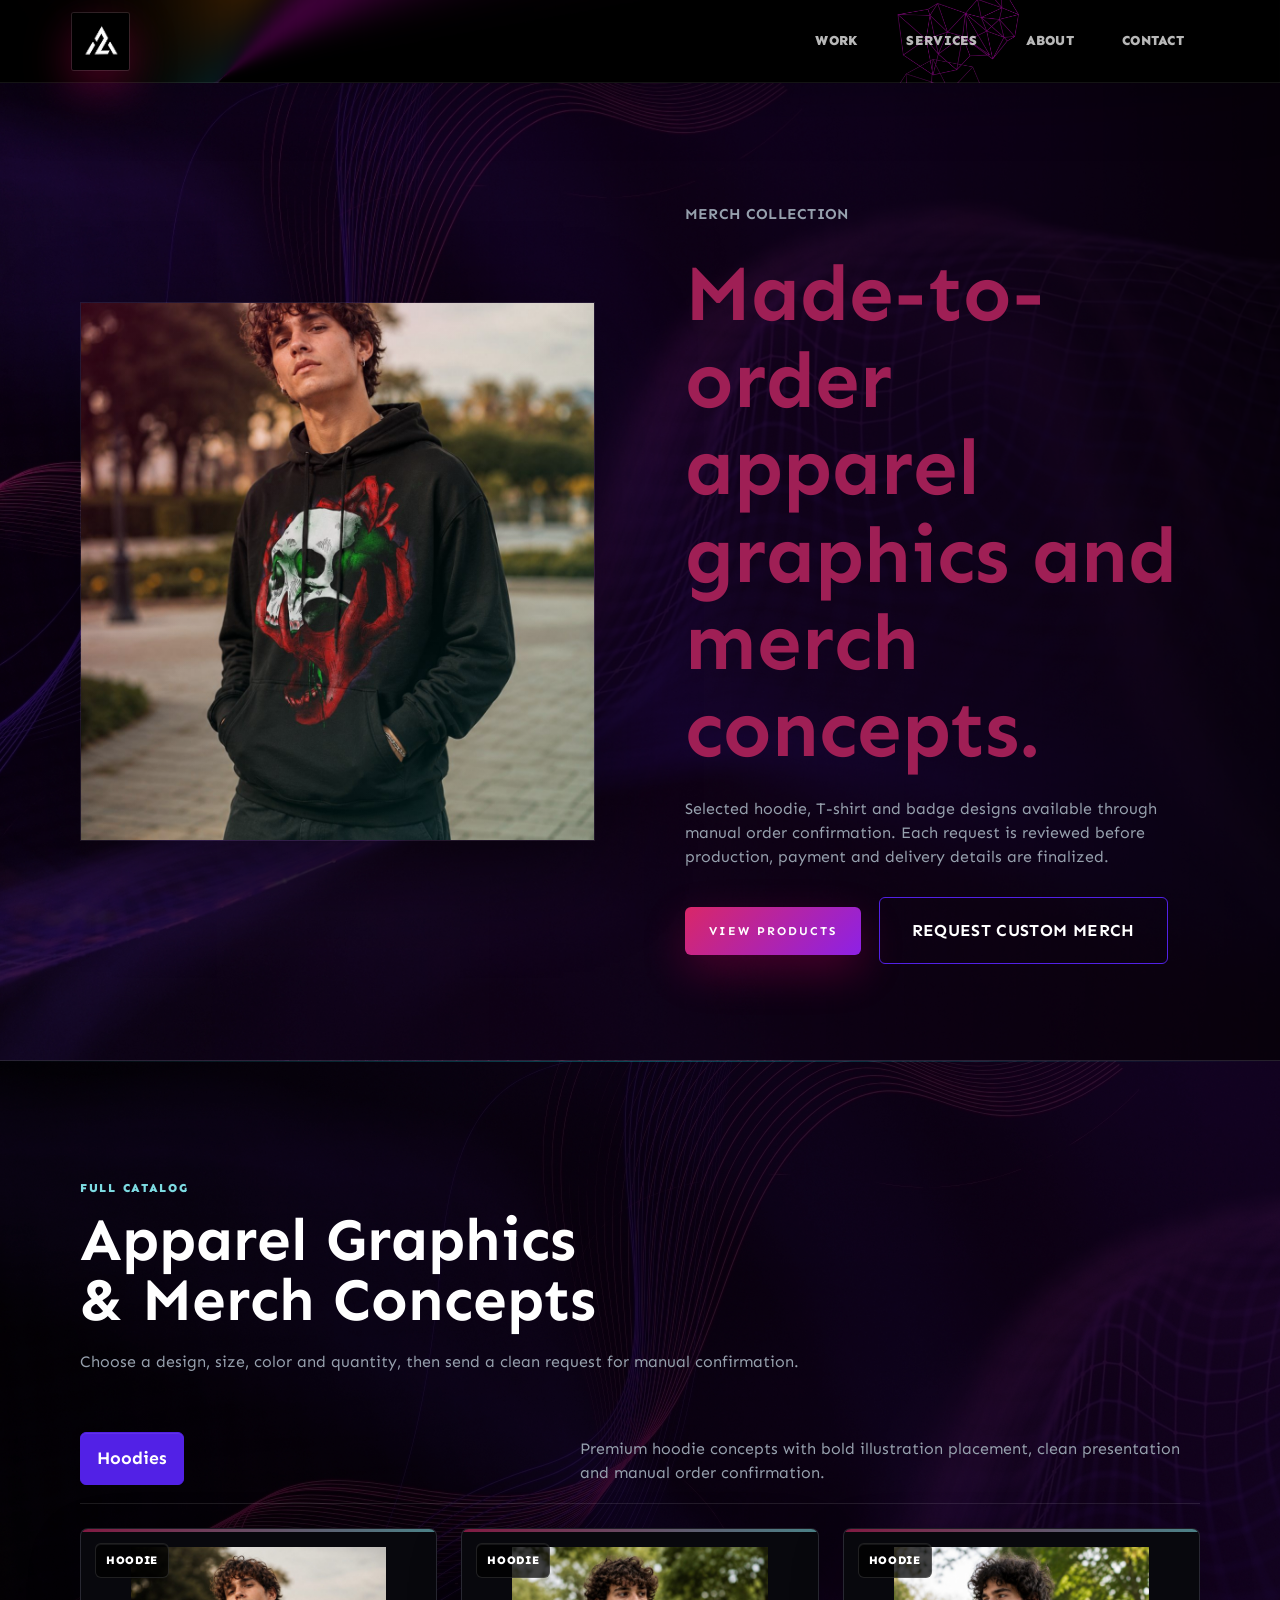
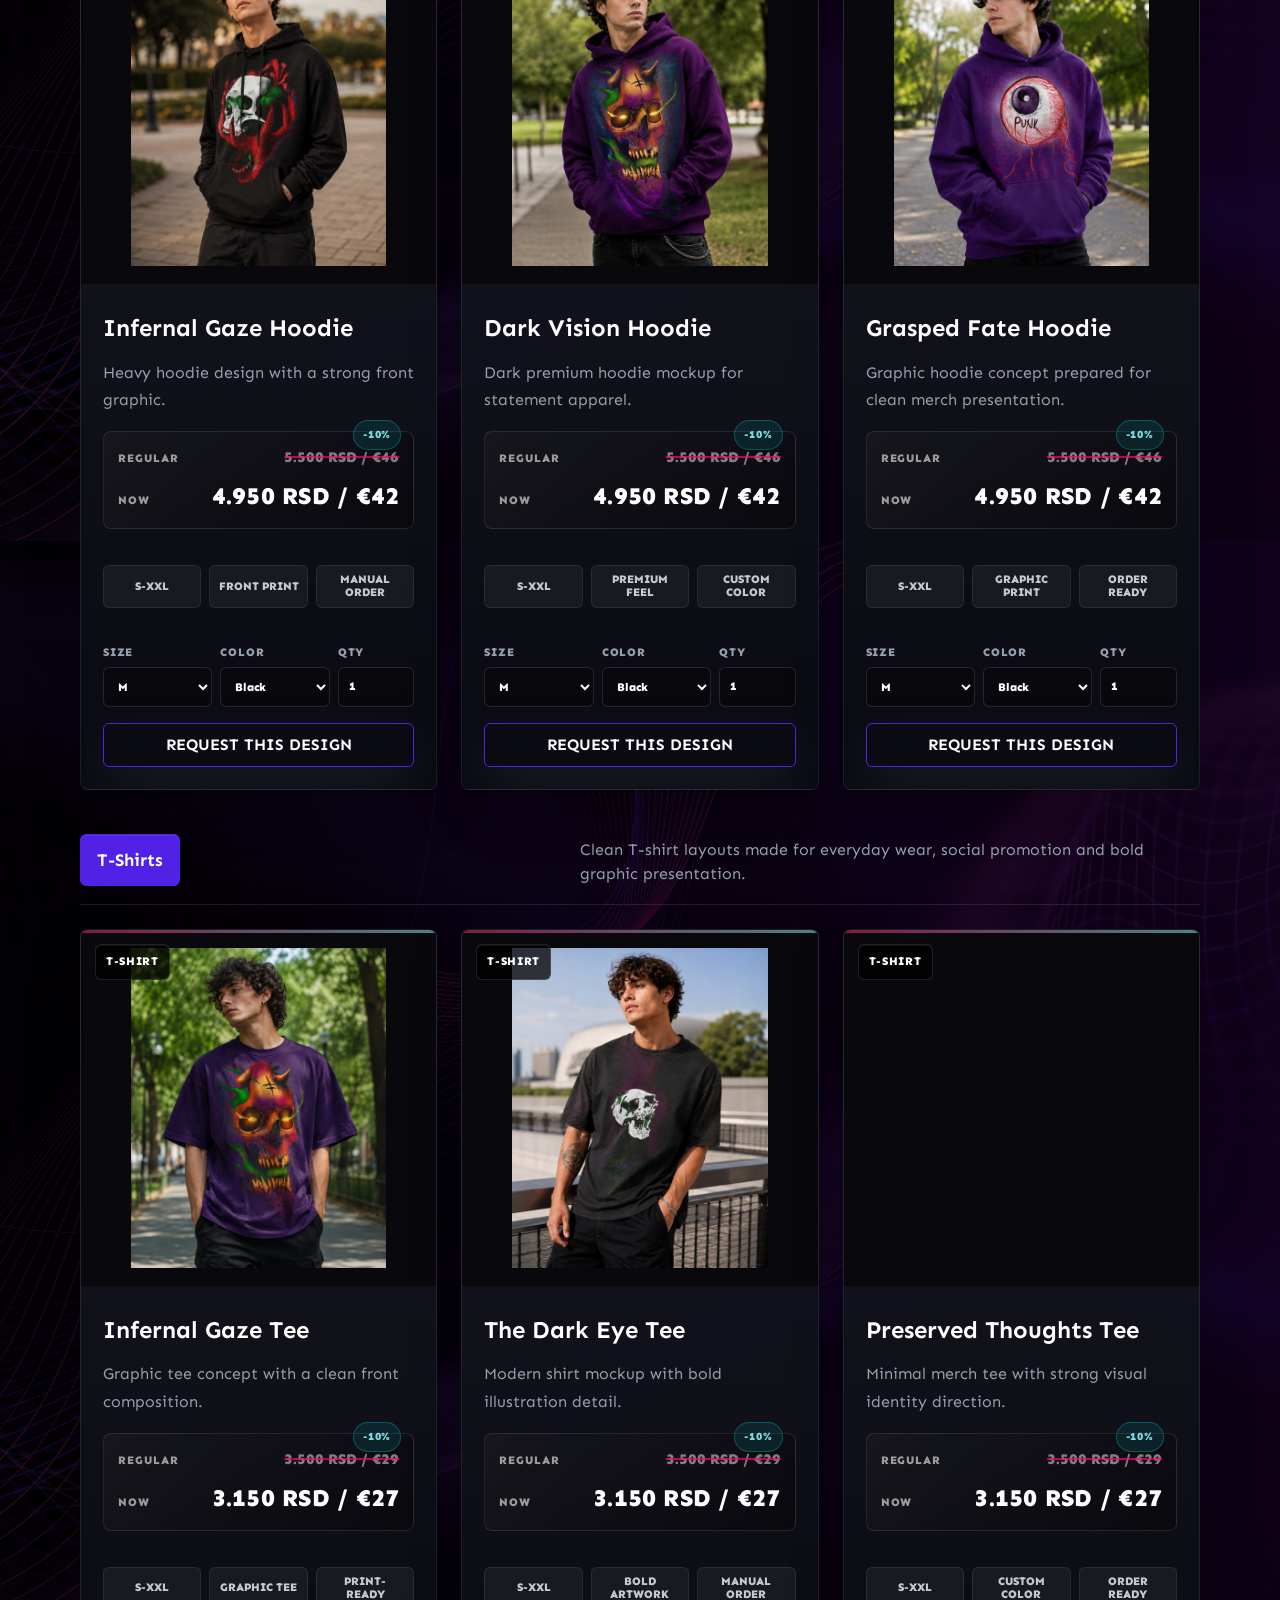
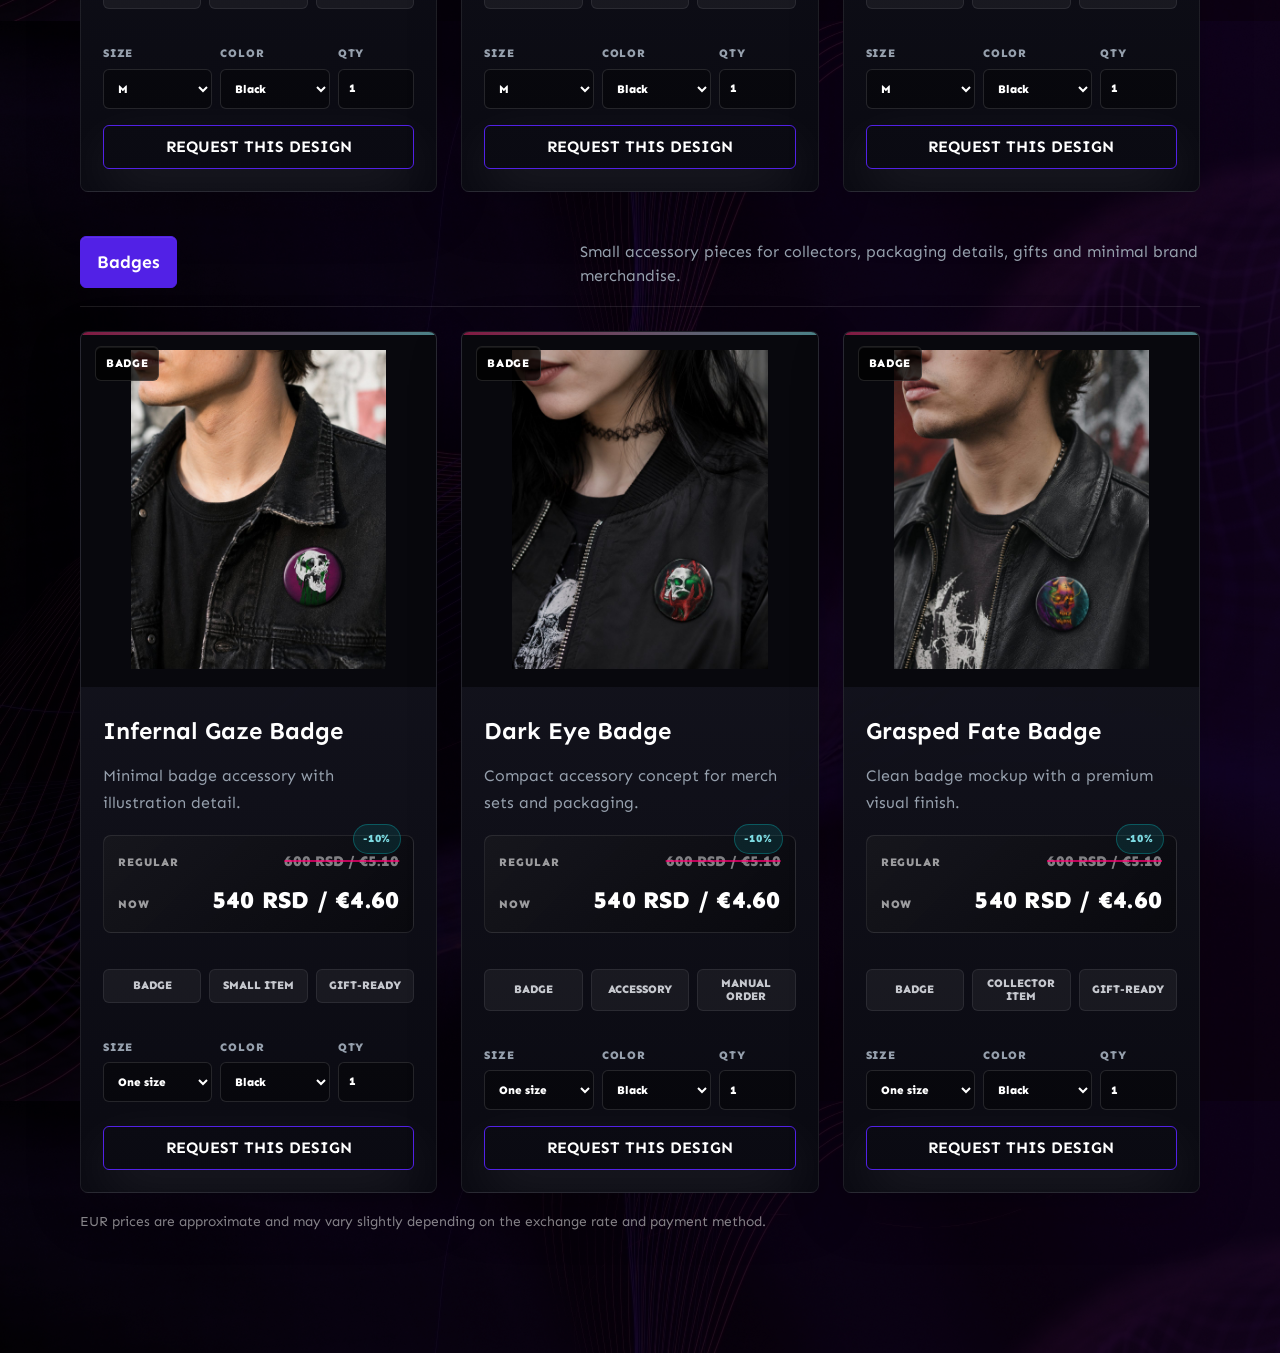
==== commit 7d8f05f2: "ekspapapoaoa" ====
--- a/merch/index.html
+++ b/merch/index.html
@@ -3,22 +3,22 @@
 <head>
   <meta charset="UTF-8">
   <meta name="viewport" content="width=device-width, initial-scale=1.0">
-  <meta name="description" content="Available merch and apparel graphics by Andrija Živković, featuring made-to-order hoodie, t-shirt and badge concepts with manual order confirmation.">
+  <meta name="description" content="Made-to-order apparel graphics and merch concepts by Andrija Živković, featuring hoodie, T-shirt and badge designs with manual order confirmation.">
   <meta name="author" content="Andrija Živković">
   <meta name="robots" content="index, follow">
   <meta name="theme-color" content="#000000">
   <!-- Replace this URL with the final production domain if it changes. -->
   <link rel="canonical" href="https://andrijadesignstudio.com/merch/">
   <meta property="og:type" content="website">
-  <meta property="og:title" content="Available Merch — Andrija Živković">
-  <meta property="og:description" content="Made-to-order hoodies, t-shirts and badges designed as part of Andrija Živković's merch and apparel graphics work.">
+  <meta property="og:title" content="Apparel Graphics & Merch Concepts — Andrija Živković">
+  <meta property="og:description" content="Made-to-order hoodie, T-shirt and badge concepts designed as part of Andrija Živković's apparel graphics work.">
   <meta property="og:url" content="https://andrijadesignstudio.com/merch/">
   <meta property="og:image" content="https://andrijadesignstudio.com/assets/merch-optimized/hoodie-1.jpg">
   <meta name="twitter:card" content="summary_large_image">
-  <meta name="twitter:title" content="Available Merch — Andrija Živković">
-  <meta name="twitter:description" content="Made-to-order merch and apparel graphics by Andrija Živković.">
+  <meta name="twitter:title" content="Apparel Graphics & Merch Concepts — Andrija Živković">
+  <meta name="twitter:description" content="Made-to-order apparel graphics and merch concepts by Andrija Živković.">
   <meta name="twitter:image" content="https://andrijadesignstudio.com/assets/merch-optimized/hoodie-1.jpg">
-  <title>Available Merch — Andrija Živković Graphic Design</title>
+  <title>Apparel Graphics &amp; Merch Concepts — Andrija Živković</title>
   <link rel="icon" href="../assets/favicon.jpg" type="image/jpeg">
   <link rel="preconnect" href="https://fonts.googleapis.com">
   <link rel="preconnect" href="https://fonts.gstatic.com" crossorigin>
@@ -54,8 +54,8 @@
         </div>
         <div class="copy-panel reveal">
           <p class="overline">MERCH COLLECTION</p>
-          <h1>Available merch made to order.</h1>
-          <p>Selected apparel and product graphics available as made-to-order pieces. Each order is confirmed manually before production, payment and delivery details are finalized.</p>
+          <h1>Made-to-order apparel graphics and merch concepts.</h1>
+          <p>Selected hoodie, T-shirt and badge designs available through manual order confirmation. Each request is reviewed before production, payment and delivery details are finalized.</p>
           <div class="hero-actions">
             <a class="button hot" href="#hoodies">View Products</a>
             <a class="button outline" href="../index.html#contact">Request Custom Merch</a>
@@ -68,8 +68,8 @@
       <div class="container">
         <div class="section-heading reveal">
           <p class="overline">FULL CATALOG</p>
-          <h2>Available Merch</h2>
-          <p>Choose a product, size, color and quantity, then send an order request for manual confirmation.</p>
+          <h2>Apparel Graphics &amp; Merch Concepts</h2>
+          <p>Choose a design, size, color and quantity, then send a clean request for manual confirmation.</p>
         </div>
 
         <div id="hoodies" class="merch-category reveal">
@@ -89,7 +89,7 @@
                   <div class="merch-price-row merch-price-row--discount"><span>Now</span><strong>4.950 RSD / €42</strong></div>
                   <span class="discount-badge">-10%</span>
                 </div>
-                <div class="merch-specs"><span>S-XL</span><span>Front print</span><span>Manual order</span></div>
+                <div class="merch-specs"><span>S-XXL</span><span>Front print</span><span>Manual order</span></div>
                 <div class="product-controls">
                   <label>Size<select data-product-size><option>S</option><option selected>M</option><option>L</option><option>XL</option><option>XXL</option></select></label>
                   <label>Color<select data-product-color><option>Black</option><option>White</option></select></label>
@@ -109,7 +109,7 @@
                   <div class="merch-price-row merch-price-row--discount"><span>Now</span><strong>4.950 RSD / €42</strong></div>
                   <span class="discount-badge">-10%</span>
                 </div>
-                <div class="merch-specs"><span>S-XL</span><span>Premium feel</span><span>Custom color</span></div>
+                <div class="merch-specs"><span>S-XXL</span><span>Premium feel</span><span>Custom color</span></div>
                 <div class="product-controls">
                   <label>Size<select data-product-size><option>S</option><option selected>M</option><option>L</option><option>XL</option><option>XXL</option></select></label>
                   <label>Color<select data-product-color><option>Black</option><option>White</option></select></label>
@@ -129,7 +129,7 @@
                   <div class="merch-price-row merch-price-row--discount"><span>Now</span><strong>4.950 RSD / €42</strong></div>
                   <span class="discount-badge">-10%</span>
                 </div>
-                <div class="merch-specs"><span>S-XL</span><span>Graphic print</span><span>Order ready</span></div>
+                <div class="merch-specs"><span>S-XXL</span><span>Graphic print</span><span>Order ready</span></div>
                 <div class="product-controls">
                   <label>Size<select data-product-size><option>S</option><option selected>M</option><option>L</option><option>XL</option><option>XXL</option></select></label>
                   <label>Color<select data-product-color><option>Black</option><option>White</option></select></label>
@@ -158,7 +158,7 @@
                   <div class="merch-price-row merch-price-row--discount"><span>Now</span><strong>3.150 RSD / €27</strong></div>
                   <span class="discount-badge">-10%</span>
                 </div>
-                <div class="merch-specs"><span>S-XL</span><span>Graphic tee</span><span>Print-ready</span></div>
+                <div class="merch-specs"><span>S-XXL</span><span>Graphic tee</span><span>Print-ready</span></div>
                 <div class="product-controls">
                   <label>Size<select data-product-size><option>S</option><option selected>M</option><option>L</option><option>XL</option><option>XXL</option></select></label>
                   <label>Color<select data-product-color><option>Black</option><option>White</option></select></label>
@@ -178,7 +178,7 @@
                   <div class="merch-price-row merch-price-row--discount"><span>Now</span><strong>3.150 RSD / €27</strong></div>
                   <span class="discount-badge">-10%</span>
                 </div>
-                <div class="merch-specs"><span>S-XL</span><span>Bold artwork</span><span>Manual order</span></div>
+                <div class="merch-specs"><span>S-XXL</span><span>Bold artwork</span><span>Manual order</span></div>
                 <div class="product-controls">
                   <label>Size<select data-product-size><option>S</option><option selected>M</option><option>L</option><option>XL</option><option>XXL</option></select></label>
                   <label>Color<select data-product-color><option>Black</option><option>White</option></select></label>
@@ -198,7 +198,7 @@
                   <div class="merch-price-row merch-price-row--discount"><span>Now</span><strong>3.150 RSD / €27</strong></div>
                   <span class="discount-badge">-10%</span>
                 </div>
-                <div class="merch-specs"><span>S-XL</span><span>Custom color</span><span>Order ready</span></div>
+                <div class="merch-specs"><span>S-XXL</span><span>Custom color</span><span>Order ready</span></div>
                 <div class="product-controls">
                   <label>Size<select data-product-size><option>S</option><option selected>M</option><option>L</option><option>XL</option><option>XXL</option></select></label>
                   <label>Color<select data-product-color><option>Black</option><option>White</option></select></label>
@@ -290,7 +290,7 @@
       <div class="merch-order-modal__header">
         <p class="overline">MERCH ORDER</p>
         <h2 id="merch-order-title">Send Order Request</h2>
-        <p>Send your selected product details and I will confirm availability, final price, payment and production details manually.</p>
+        <p>Send your selected product details and I will confirm availability, final price, shipping, payment and production details manually.</p>
       </div>
       <div class="order-summary" data-order-summary aria-live="polite">
         <span>Selected: Infernal Gaze Hoodie</span>
@@ -320,15 +320,36 @@
           <input id="order-name" name="name" type="text" autocomplete="name" required>
         </div>
         <div>
-          <label for="order-contact">Email or Instagram</label>
-          <input id="order-contact" name="contact" type="text" autocomplete="email" required>
-        </div>
-      </div>
-      <label for="order-city-country">City / Country</label>
-      <input id="order-city-country" name="cityCountry" type="text" autocomplete="address-level2 country-name" required>
+          <label for="order-contact">Email address</label>
+          <input id="order-contact" name="contact" type="email" autocomplete="email" placeholder="your@email.com" required>
+        </div>
+      </div>
+      <div class="form-row">
+        <div>
+          <label for="order-phone">Contact phone (optional)</label>
+          <input id="order-phone" name="phone" type="tel" autocomplete="tel" placeholder="+381 ...">
+        </div>
+        <div>
+          <label for="order-country">Country</label>
+          <input id="order-country" name="country" type="text" autocomplete="country-name" placeholder="Serbia" required>
+        </div>
+      </div>
+      <div class="form-row">
+        <div>
+          <label for="order-city">City</label>
+          <input id="order-city" name="city" type="text" autocomplete="address-level2" placeholder="Leskovac" required>
+        </div>
+        <div>
+          <label for="order-postal">Postal code</label>
+          <input id="order-postal" name="postalCode" type="text" autocomplete="postal-code" placeholder="Optional">
+        </div>
+      </div>
+      <label for="order-address">Shipping address</label>
+      <input id="order-address" name="shippingAddress" type="text" autocomplete="street-address" placeholder="Street, number, apartment / floor" required>
       <label for="order-message">Additional note</label>
-      <textarea id="order-message" name="message" rows="4" placeholder="Add delivery notes, preferred contact method or extra product details."></textarea>
+      <textarea id="order-message" name="message" rows="4" placeholder="Add delivery notes, size details or any extra request."></textarea>
       <button class="button form-button" type="submit">Send Order Request</button>
+      <p class="shipping-note">Shipping cost is calculated after order confirmation, depending on delivery location.</p>
       <p class="order-disclaimer">Orders are confirmed manually before payment and production. Final price may depend on size, quantity, delivery location and product availability. EUR prices are approximate and may vary slightly depending on the exchange rate and payment method.</p>
       <p class="form-note" data-order-note aria-live="polite"></p>
     </form>
--- a/styles.css
+++ b/styles.css
@@ -2479,14 +2479,23 @@
 .order-form input,
 .order-form select,
 .order-form textarea {
-  background: var(--level-1);
-  border: 1px solid transparent;
+  background: rgba(18, 18, 28, .92);
+  border: 1px solid rgba(255, 255, 255, .08);
   border-radius: var(--radius-sm);
   color: var(--white);
   outline: 0;
   padding: 14px 16px;
   transition: border-color .2s ease, background-color .2s ease;
   width: 100%;
+}
+
+.contact-form input:-webkit-autofill,
+.contact-form textarea:-webkit-autofill,
+.order-form input:-webkit-autofill,
+.order-form textarea:-webkit-autofill {
+  -webkit-text-fill-color: var(--white);
+  box-shadow: 0 0 0 1000px #181823 inset;
+  caret-color: var(--white);
 }
 
 .mini-form input {
@@ -2512,11 +2521,16 @@
   min-height: 1.5em;
 }
 
-.order-disclaimer {
+.order-disclaimer,
+.shipping-note {
   color: var(--muted);
   font-size: .88rem;
   line-height: 1.55;
   margin: 2px 0 0;
+}
+
+.shipping-note {
+  color: rgba(255, 255, 255, .58);
 }
 
 .form-note a {
